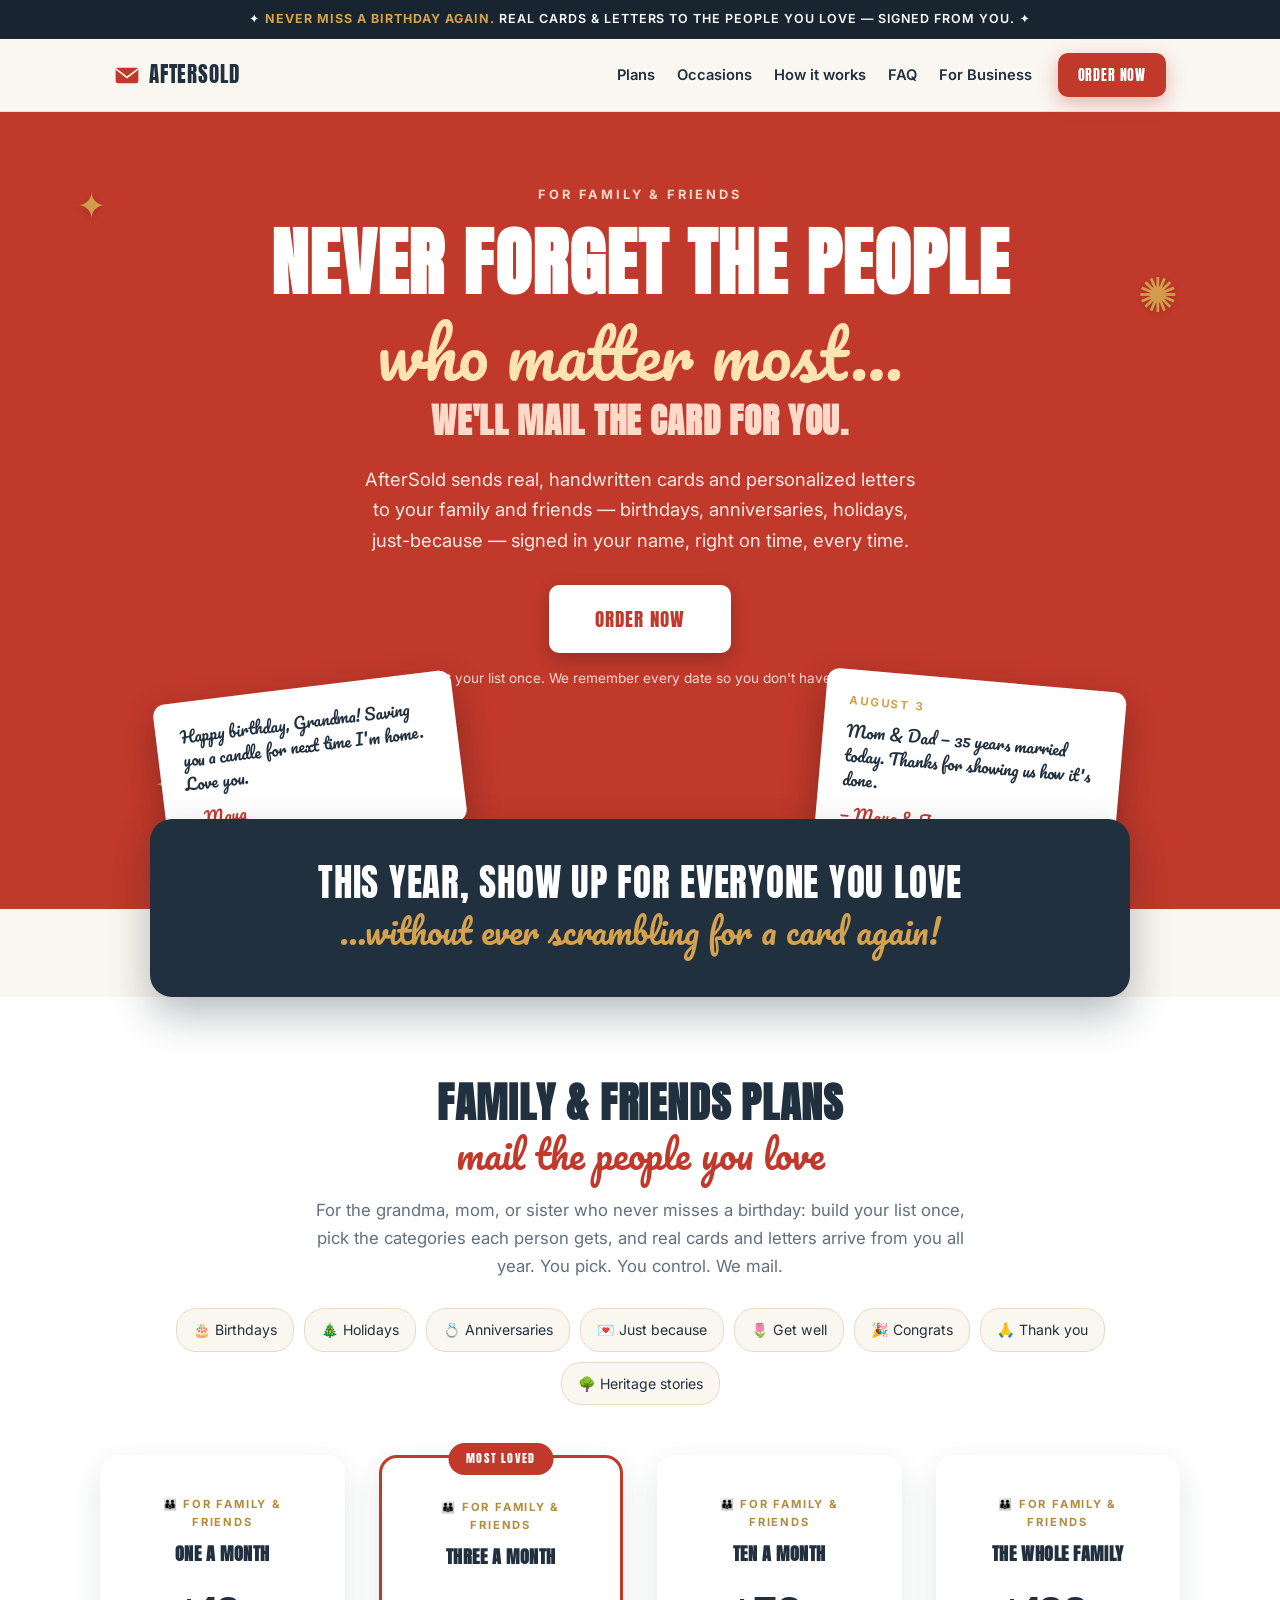
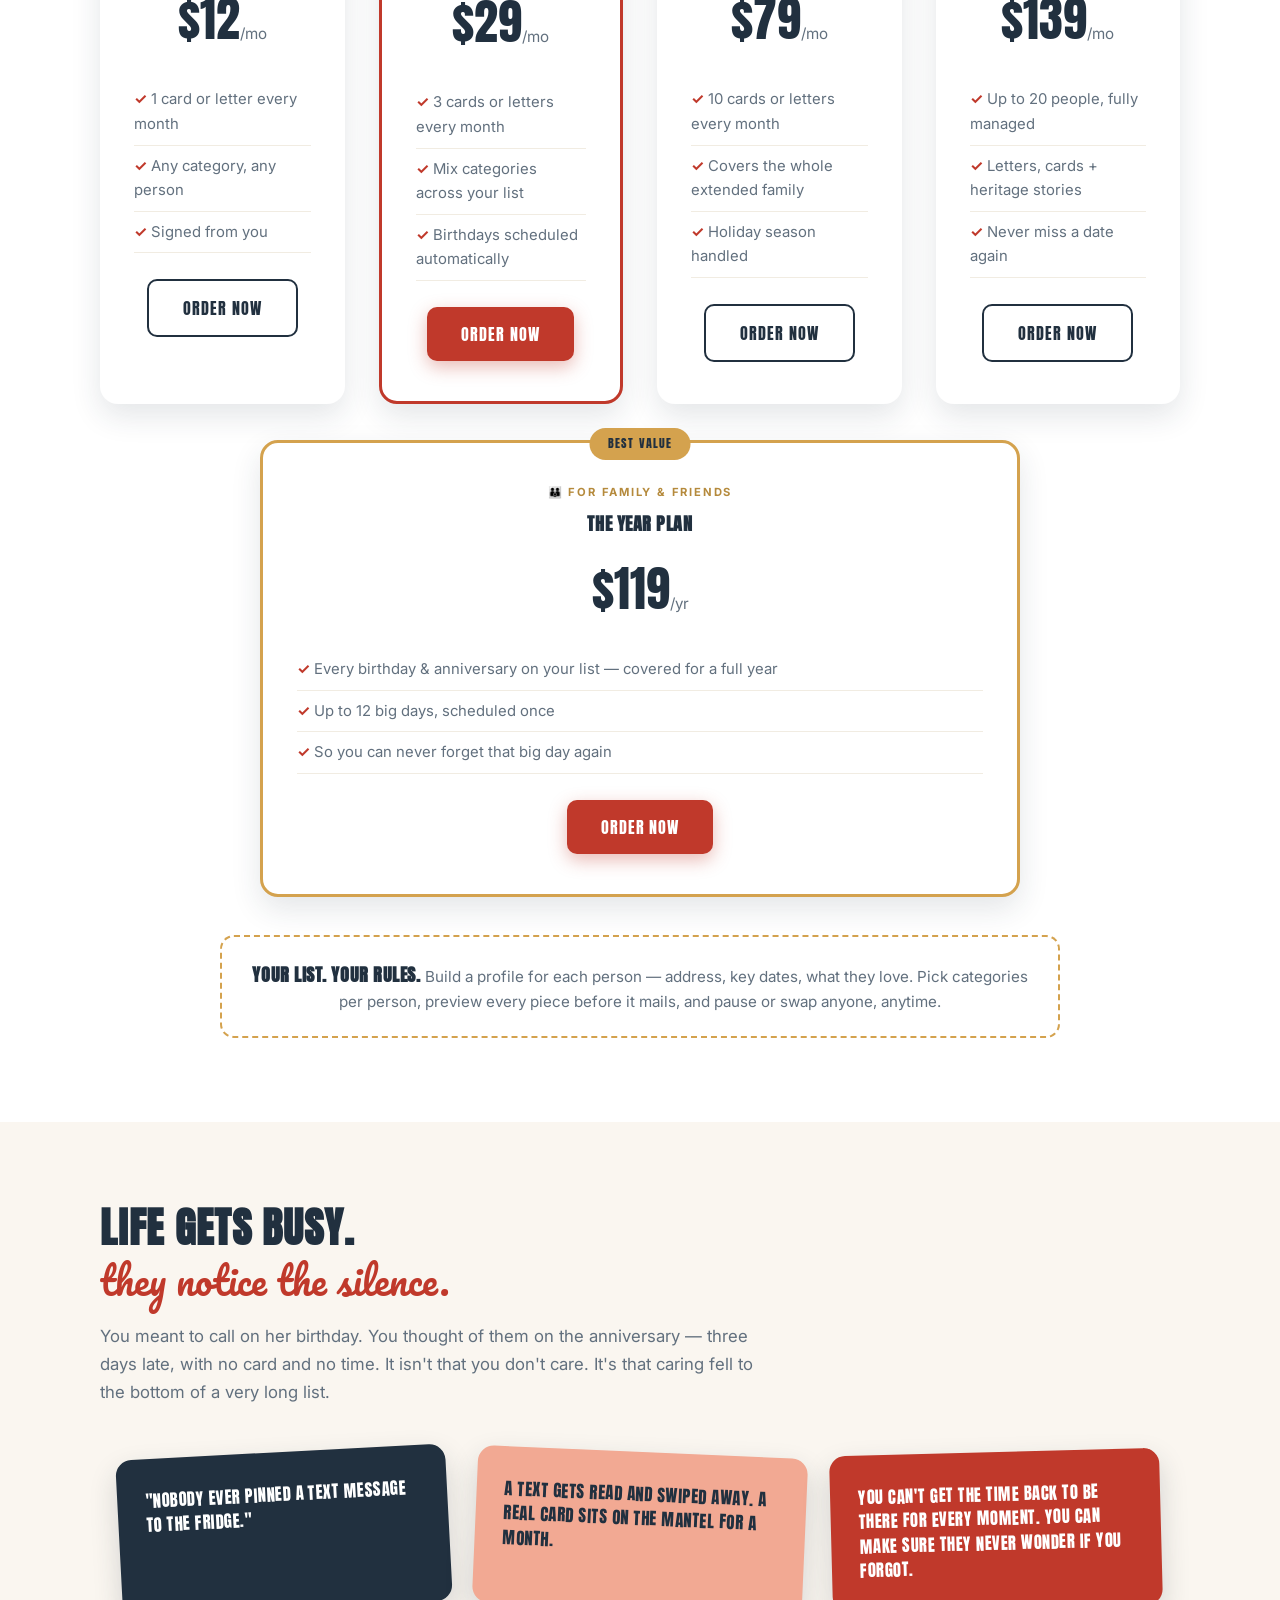
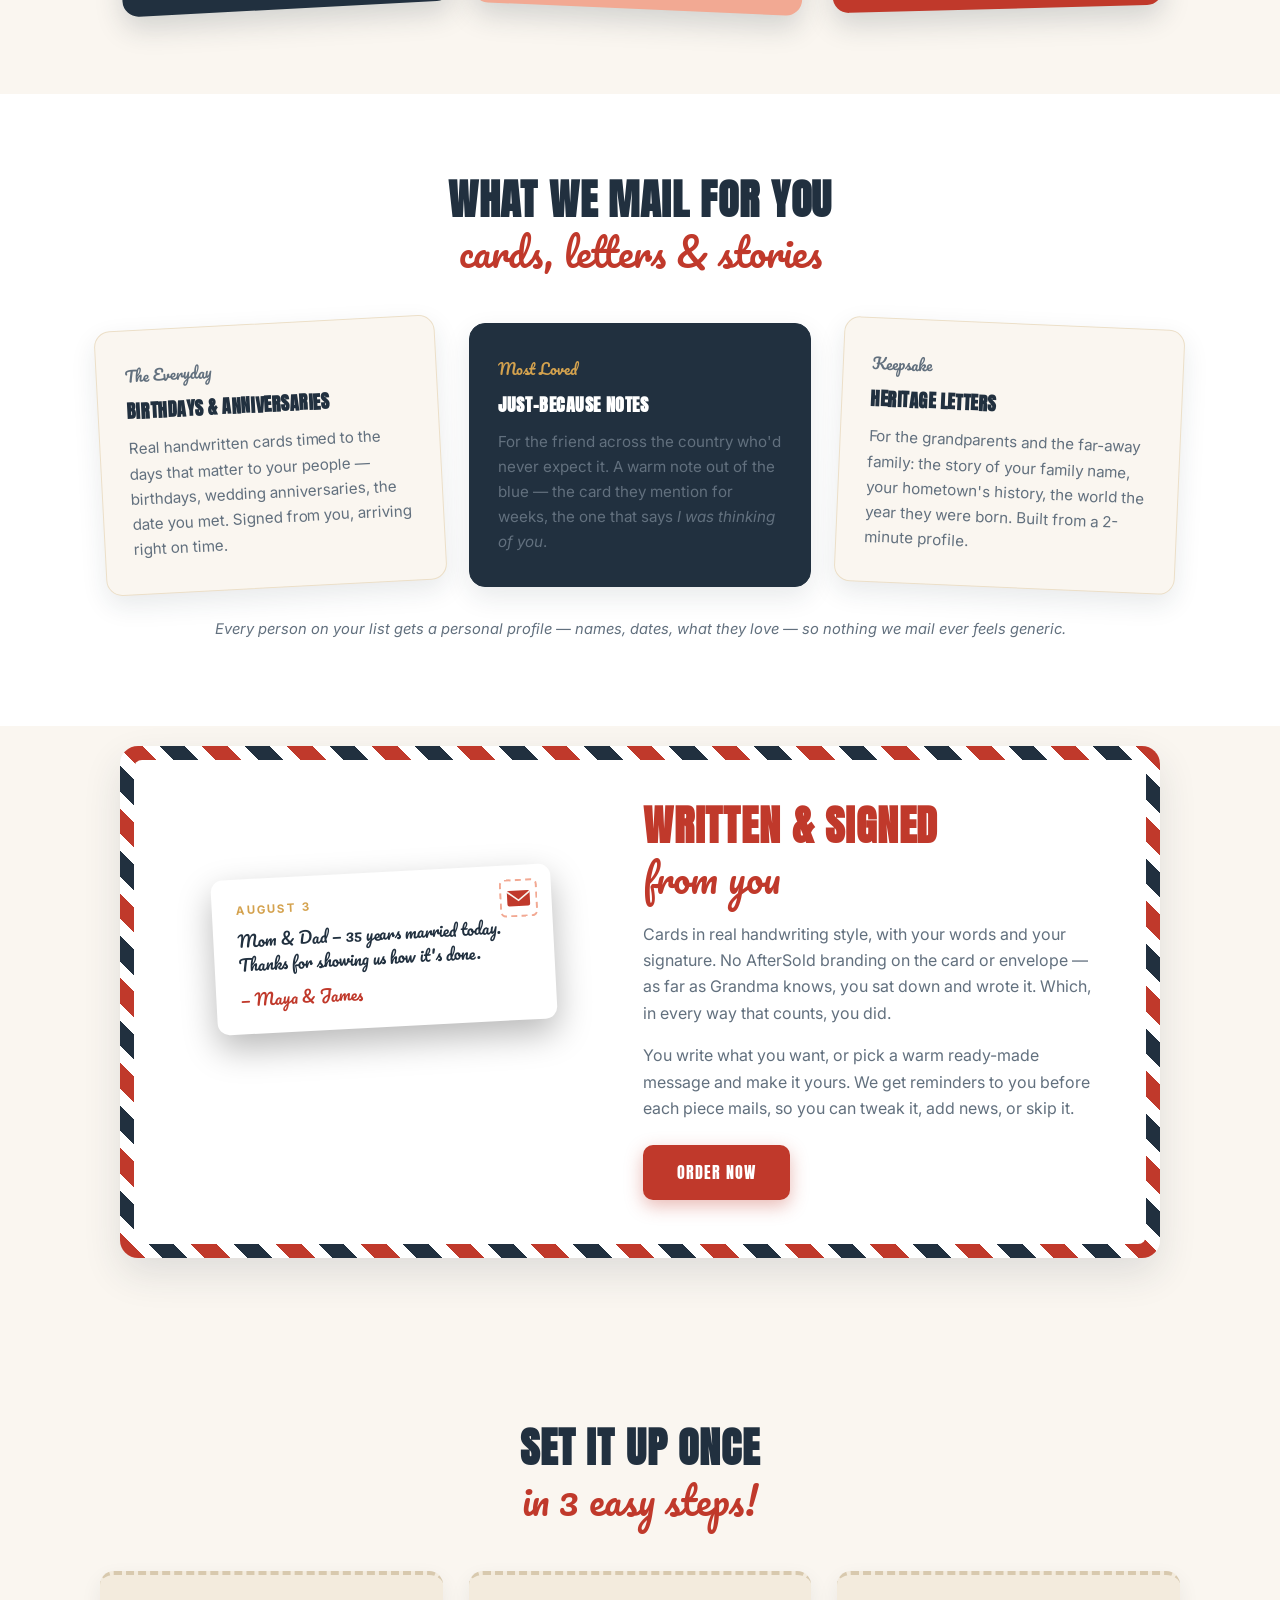
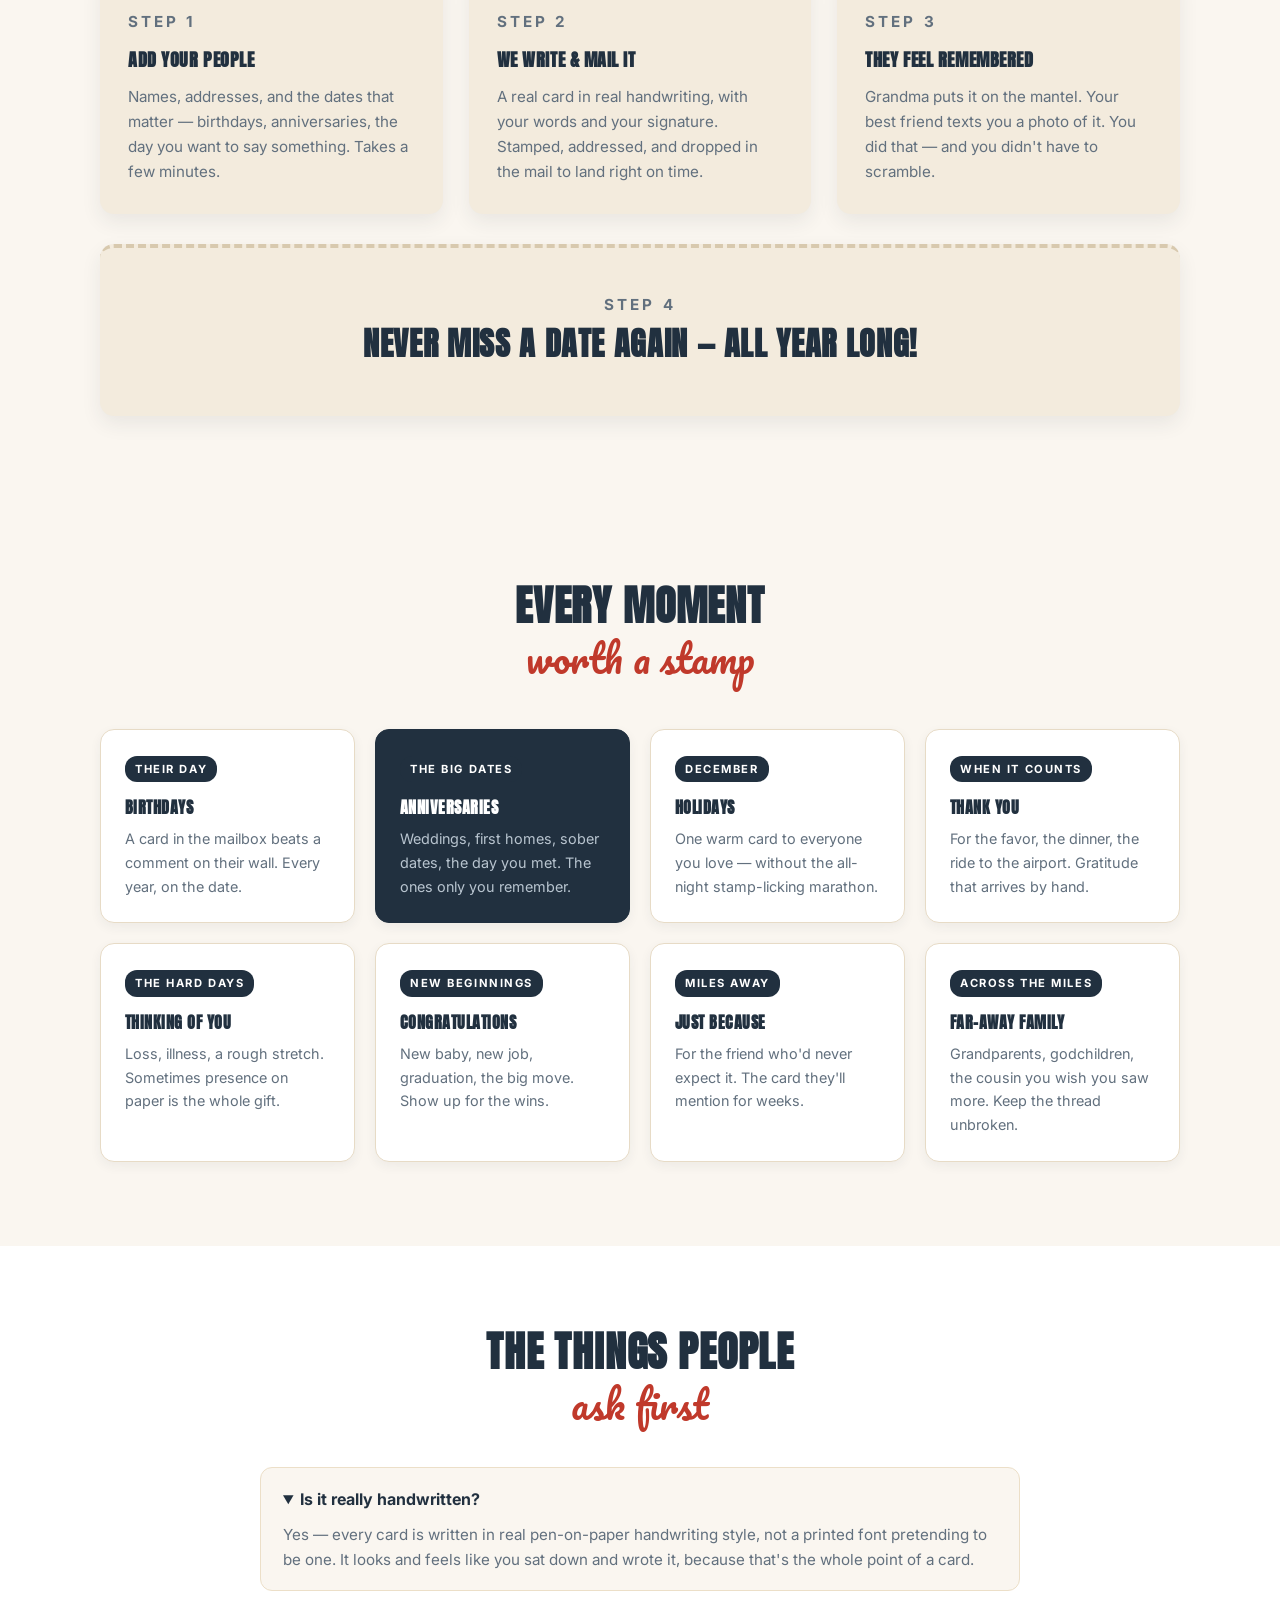
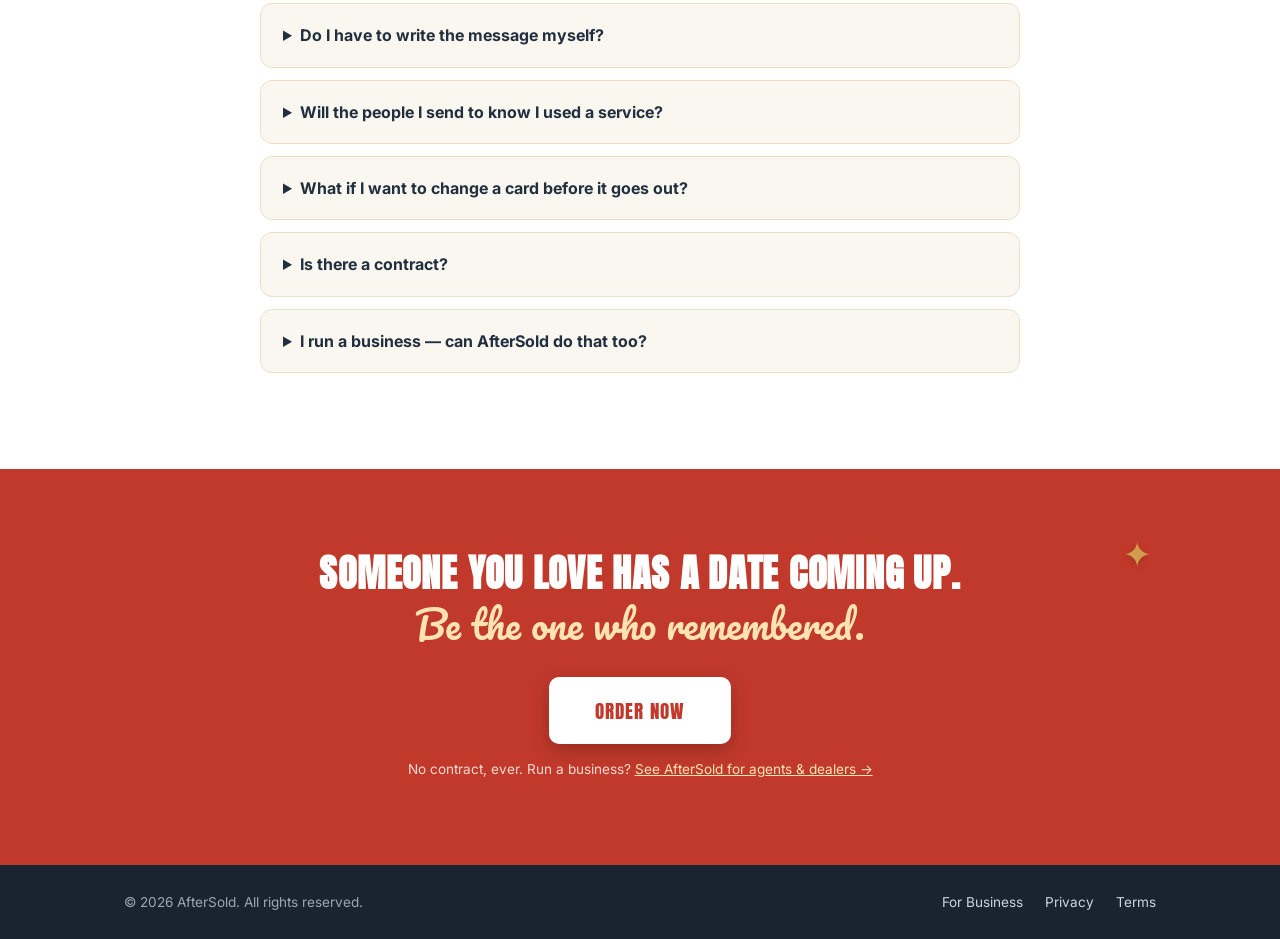
==== index.html @ d62e9a50 "feat: split into Family & Friends home + dedicated Business page Repurpose index.html as a Family & " ====
<!doctype html>
<html lang="en">
<head>
  <meta charset="utf-8">
  <meta name="viewport" content="width=device-width, initial-scale=1">
  <title>AfterSold — Real Cards & Letters for the People You Love, Mailed for You</title>
  <meta name="description" content="AfterSold mails real handwritten cards and personalized letters to your family and friends — birthdays, anniversaries, holidays, just-because — automatically, signed in your name. Never forget the people who matter. From $12/mo.">
  <link rel="canonical" href="https://600589mbm-beep.github.io/aftersold-site/">
  <meta property="og:type" content="website">
  <meta property="og:title" content="AfterSold — Real Cards for the People You Love">
  <meta property="og:description" content="Handwritten cards and letters to your family and friends — birthdays, anniversaries, holidays — mailed for you, signed in your name. So you never miss the moments that matter.">
  <meta property="og:url" content="https://600589mbm-beep.github.io/aftersold-site/">
  <meta property="og:site_name" content="AfterSold">
  <meta name="twitter:card" content="summary">
  <meta name="twitter:title" content="AfterSold — Real Cards for the People You Love">
  <meta name="twitter:description" content="Handwritten cards and letters to your family and friends, mailed for you, signed in your name.">
  <link rel="icon" href="data:image/svg+xml,%3Csvg xmlns='http://www.w3.org/2000/svg' viewBox='0 0 64 64'%3E%3Crect x='4' y='14' width='56' height='38' rx='5' fill='%23C0392B'/%3E%3Cpath d='M6 18l26 20 26-20' fill='none' stroke='%23FAF6F0' stroke-width='4' stroke-linecap='round'/%3E%3Ccircle cx='32' cy='40' r='5' fill='%23D4A24E'/%3E%3C/svg%3E">
  <link rel="preconnect" href="https://fonts.googleapis.com">
  <link rel="preconnect" href="https://fonts.gstatic.com" crossorigin>
  <link href="https://fonts.googleapis.com/css2?family=Anton&family=Pacifico&family=Inter:wght@400;500;600;700&display=swap" rel="stylesheet">
  <link rel="stylesheet" href="css/style.css">
</head>
<body>
  <a class="skip-link" href="#main">Skip to content</a>

  <div class="announce">✦ <strong>NEVER MISS A BIRTHDAY AGAIN.</strong> REAL CARDS &amp; LETTERS TO THE PEOPLE YOU LOVE — SIGNED FROM YOU. ✦</div>

  <header class="site-header">
    <nav class="nav" aria-label="Primary">
      <a class="brand" href="#top">
        <span class="brand-mark" aria-hidden="true">
          <svg viewBox="0 0 64 64" width="26" height="26" focusable="false" aria-hidden="true"><rect x="4" y="14" width="56" height="38" rx="5" fill="currentColor"/><path d="M6 18l26 20 26-20" fill="none" stroke="#FAF6F0" stroke-width="4" stroke-linecap="round"/></svg>
        </span>
        AfterSold
      </a>
      <div class="nav-links">
        <a href="#plans">Plans</a>
        <a href="#occasions">Occasions</a>
        <a href="#how">How it works</a>
        <a href="#faq">FAQ</a>
        <a href="business.html">For Business</a>
      </div>
      <a class="button button-primary nav-cta" href="#plans">Order Now</a>
    </nav>
  </header>

  <main id="main">

    <!-- Hero -->
    <section class="hero" id="top">
      <span class="star star-1" aria-hidden="true">✦</span>
      <span class="star star-2" aria-hidden="true">✺</span>
      <span class="star star-3" aria-hidden="true">✦</span>
      <div class="hero-inner">
        <p class="eyebrow">For Family &amp; Friends</p>
        <h1>
          <span class="h-caps">Never forget the people</span>
          <span class="h-script">who matter most…</span>
          <span class="h-caps h-caps-sm">we'll mail the card for you.</span>
        </h1>
        <p class="hero-sub">AfterSold sends real, handwritten cards and personalized letters to your family and friends — birthdays, anniversaries, holidays, just-because — signed in your name, right on time, every time.</p>
          <a class="button button-invert button-lg" href="#plans">Order Now</a>
        <p class="hero-note">Set your list once. We remember every date so you don't have to.</p>

        <div class="mail-card mail-tilt-l" aria-hidden="true">
          <p class="mail-script">Happy birthday, Grandma! Saving you a candle for next time I'm home. Love you.</p>
          <p class="mail-sign">— Maya</p>
        </div>
        <div class="mail-card mail-tilt-r" aria-hidden="true">
          <p class="mail-date">August 3</p>
          <p class="mail-script">Mom &amp; Dad — 35 years married today. Thanks for showing us how it's done.</p>
          <p class="mail-sign">— Maya &amp; James</p>
        </div>
      </div>
    </section>

    <!-- Overlap banner -->
    <section class="banner-wrap">
      <div class="banner reveal">
        <p class="h-caps">This year, show up for everyone you love</p>
        <p class="h-script">…without ever scrambling for a card again!</p>
      </div>
    </section>

    <!-- Family & Friends plans -->
    <section class="section family" id="plans">
      <div class="section-inner">
        <h2 class="stacked-head center"><span class="h-caps">Family &amp; Friends plans</span><span class="h-script">mail the people you love</span></h2>
        <p class="lead center-lead">For the grandma, mom, or sister who never misses a birthday: build your list once, pick the categories each person gets, and real cards and letters arrive from you all year. You pick. You control. We mail.</p>
        <div class="chips" aria-label="Card categories">
          <span>🎂 Birthdays</span><span>🎄 Holidays</span><span>💍 Anniversaries</span><span>💌 Just because</span><span>🌷 Get well</span><span>🎉 Congrats</span><span>🙏 Thank you</span><span>🌳 Heritage stories</span>
        </div>
        <div class="plans plans-4">
          <article class="plan">
            <p class="plan-aud">👪 For Family &amp; Friends</p>
            <h3 class="h-caps-sm2">One a Month</h3>
            <p class="plan-price">$12<span>/mo</span></p>
            <ul>
              <li>1 card or letter every month</li>
              <li>Any category, any person</li>
              <li>Signed from you</li>
            </ul>
            <a class="button button-outline" href="cart.html?plan=one-month">Order Now</a>
          </article>
          <article class="plan plan-featured">
            <p class="plan-badge">Most Loved</p>
            <p class="plan-aud">👪 For Family &amp; Friends</p>
            <h3 class="h-caps-sm2">Three a Month</h3>
            <p class="plan-price">$29<span>/mo</span></p>
            <ul>
              <li>3 cards or letters every month</li>
              <li>Mix categories across your list</li>
              <li>Birthdays scheduled automatically</li>
            </ul>
            <a class="button button-primary" href="cart.html?plan=three-month">Order Now</a>
          </article>
          <article class="plan">
            <p class="plan-aud">👪 For Family &amp; Friends</p>
            <h3 class="h-caps-sm2">Ten a Month</h3>
            <p class="plan-price">$79<span>/mo</span></p>
            <ul>
              <li>10 cards or letters every month</li>
              <li>Covers the whole extended family</li>
              <li>Holiday season handled</li>
            </ul>
            <a class="button button-outline" href="cart.html?plan=ten-month">Order Now</a>
          </article>
          <article class="plan">
            <p class="plan-aud">👪 For Family &amp; Friends</p>
            <h3 class="h-caps-sm2">The Whole Family</h3>
            <p class="plan-price">$139<span>/mo</span></p>
            <ul>
              <li>Up to 20 people, fully managed</li>
              <li>Letters, cards + heritage stories</li>
              <li>Never miss a date again</li>
            </ul>
            <a class="button button-outline" href="cart.html?plan=whole-family">Order Now</a>
          </article>
        </div>
        <article class="plan plan-year">
          <p class="plan-badge">Best Value</p>
          <p class="plan-aud">👪 For Family &amp; Friends</p>
            <h3 class="h-caps-sm2">The Year Plan</h3>
          <p class="plan-price">$119<span>/yr</span></p>
          <ul>
            <li>Every birthday &amp; anniversary on your list — covered for a full year</li>
            <li>Up to 12 big days, scheduled once</li>
            <li>So you can never forget that big day again</li>
          </ul>
          <a class="button button-primary" href="cart.html?plan=year">Order Now</a>
        </article>
        <div class="gift-strip">
          <p><strong class="h-caps-sm2">Your list. Your rules.</strong> Build a profile for each person — address, key dates, what they love. Pick categories per person, preview every piece before it mails, and pause or swap anyone, anytime.</p>
        </div>
      </div>
    </section>

    <!-- Why a real card / quote cards -->
    <section class="section quotes reveal">
      <div class="section-inner">
        <h2 class="stacked-head"><span class="h-caps">Life gets busy.</span><span class="h-script">they notice the silence.</span></h2>
        <p class="lead">You meant to call on her birthday. You thought of them on the anniversary — three days late, with no card and no time. It isn't that you don't care. It's that caring fell to the bottom of a very long list.</p>
        <div class="quote-cards">
          <blockquote class="qcard qcard-navy tilt-l">
            <p>"Nobody ever pinned a text message to the fridge."</p>
          </blockquote>
          <blockquote class="qcard qcard-blush tilt-r">
            <p>A text gets read and swiped away. A real card sits on the mantel for a month.</p>
          </blockquote>
          <blockquote class="qcard qcard-red tilt-l2">
            <p>You can't get the time back to be there for every moment. You can make sure they never wonder if you forgot.</p>
          </blockquote>
        </div>
      </div>
    </section>

    <!-- What we mail -->
    <section class="section letters" id="letters">
      <div class="section-inner">
        <h2 class="stacked-head center"><span class="h-caps">What we mail for you</span><span class="h-script">cards, letters &amp; stories</span></h2>
        <div class="products">
          <article class="product reveal tilt-l">
            <p class="product-tag">The Everyday</p>
            <h3 class="h-caps-sm2">Birthdays &amp; Anniversaries</h3>
            <p>Real handwritten cards timed to the days that matter to your people — birthdays, wedding anniversaries, the date you met. Signed from you, arriving right on time.</p>
          </article>
          <article class="product product-featured reveal">
            <p class="product-tag">Most Loved</p>
            <h3 class="h-caps-sm2">Just-Because Notes</h3>
            <p>For the friend across the country who'd never expect it. A warm note out of the blue — the card they mention for weeks, the one that says <em>I was thinking of you</em>.</p>
          </article>
          <article class="product reveal tilt-r">
            <p class="product-tag">Keepsake</p>
            <h3 class="h-caps-sm2">Heritage Letters</h3>
            <p>For the grandparents and the far-away family: the story of your family name, your hometown's history, the world the year they were born. Built from a 2-minute profile.</p>
          </article>
        </div>
        <p class="products-note">Every person on your list gets a personal profile — names, dates, what they love — so nothing we mail ever feels generic.</p>
      </div>
    </section>

    <!-- Signed-from-you feature panel -->
    <section class="section airmail-wrap">
      <div class="airmail reveal"><div class="airmail-in">
        <div class="airmail-media" aria-hidden="true">
          <div class="mail-card mail-big">
            <p class="mail-date">August 3</p>
            <p class="mail-script">Mom &amp; Dad — 35 years married today. Thanks for showing us how it's done.</p>
            <p class="mail-sign">— Maya &amp; James</p>
            <span class="mail-stamp">
              <svg viewBox="0 0 64 64" width="26" height="26" focusable="false" aria-hidden="true"><rect x="4" y="14" width="56" height="38" rx="5" fill="currentColor"/><path d="M6 18l26 20 26-20" fill="none" stroke="#FAF6F0" stroke-width="4" stroke-linecap="round"/></svg>
            </span>
          </div>
        </div>
        <div class="airmail-copy">
          <h2 class="stacked-head"><span class="h-caps h-red">Written &amp; signed</span><span class="h-script h-green">from you</span></h2>
          <p>Cards in real handwriting style, with your words and your signature. No AfterSold branding on the card or envelope — as far as Grandma knows, you sat down and wrote it. Which, in every way that counts, you did.</p>
          <p>You write what you want, or pick a warm ready-made message and make it yours. We get reminders to you before each piece mails, so you can tweak it, add news, or skip it.</p>
              <a class="button button-primary" href="#plans">Order Now</a>
        </div>
      </div></div>
    </section>

    <!-- Steps -->
    <section class="section steps-wrap" id="how">
      <div class="section-inner">
        <h2 class="stacked-head center"><span class="h-caps">Set it up once</span><span class="h-script">in 3 easy steps!</span></h2>
        <div class="steps">
          <article class="paper reveal">
            <p class="step-tag">Step 1</p>
            <h3 class="h-caps-sm2">Add your people</h3>
            <p>Names, addresses, and the dates that matter — birthdays, anniversaries, the day you want to say something. Takes a few minutes.</p>
          </article>
          <article class="paper reveal">
            <p class="step-tag">Step 2</p>
            <h3 class="h-caps-sm2">We write &amp; mail it</h3>
            <p>A real card in real handwriting, with your words and your signature. Stamped, addressed, and dropped in the mail to land right on time.</p>
          </article>
          <article class="paper reveal">
            <p class="step-tag">Step 3</p>
            <h3 class="h-caps-sm2">They feel remembered</h3>
            <p>Grandma puts it on the mantel. Your best friend texts you a photo of it. You did that — and you didn't have to scramble.</p>
          </article>
        </div>
        <div class="paper paper-wide reveal">
          <p class="step-tag">Step 4</p>
          <h3 class="h-caps">Never miss a date again — all year long!</h3>
        </div>
      </div>
    </section>

    <!-- Occasions -->
    <section class="section calendar" id="occasions">
      <div class="section-inner">
        <h2 class="stacked-head center"><span class="h-caps">Every moment</span><span class="h-script">worth a stamp</span></h2>
        <div class="calendar-grid">
          <article class="touchpoint reveal"><span class="touchpoint-when">Their day</span><h3>Birthdays</h3><p>A card in the mailbox beats a comment on their wall. Every year, on the date.</p></article>
          <article class="touchpoint touchpoint-signature reveal"><span class="touchpoint-when">The big dates</span><h3>Anniversaries</h3><p>Weddings, first homes, sober dates, the day you met. The ones only you remember.</p></article>
          <article class="touchpoint reveal"><span class="touchpoint-when">December</span><h3>Holidays</h3><p>One warm card to everyone you love — without the all-night stamp-licking marathon.</p></article>
          <article class="touchpoint reveal"><span class="touchpoint-when">When it counts</span><h3>Thank you</h3><p>For the favor, the dinner, the ride to the airport. Gratitude that arrives by hand.</p></article>
          <article class="touchpoint reveal"><span class="touchpoint-when">The hard days</span><h3>Thinking of you</h3><p>Loss, illness, a rough stretch. Sometimes presence on paper is the whole gift.</p></article>
          <article class="touchpoint reveal"><span class="touchpoint-when">New beginnings</span><h3>Congratulations</h3><p>New baby, new job, graduation, the big move. Show up for the wins.</p></article>
          <article class="touchpoint reveal"><span class="touchpoint-when">Miles away</span><h3>Just because</h3><p>For the friend who'd never expect it. The card they'll mention for weeks.</p></article>
          <article class="touchpoint reveal"><span class="touchpoint-when">Across the miles</span><h3>Far-away family</h3><p>Grandparents, godchildren, the cousin you wish you saw more. Keep the thread unbroken.</p></article>
        </div>
      </div>
    </section>

    <!-- FAQ -->
    <section class="section faq" id="faq">
      <div class="section-inner narrow">
        <h2 class="stacked-head center"><span class="h-caps">The things people</span><span class="h-script">ask first</span></h2>
        <div class="faq-list">
          <details open>
            <summary>Is it really handwritten?</summary>
            <p>Yes — every card is written in real pen-on-paper handwriting style, not a printed font pretending to be one. It looks and feels like you sat down and wrote it, because that's the whole point of a card.</p>
          </details>
          <details>
            <summary>Do I have to write the message myself?</summary>
            <p>You can write exactly what you want, or pick from warm, ready-made messages and make them yours. Either way it goes out signed in your name — never ours.</p>
          </details>
          <details>
            <summary>Will the people I send to know I used a service?</summary>
            <p>No. There's no AfterSold branding on the card or envelope. As far as your grandma knows, you remembered her birthday and sat down to write — which, in every way that counts, you did.</p>
          </details>
          <details>
            <summary>What if I want to change a card before it goes out?</summary>
            <p>We send you a reminder before each card mails, so you can update the message, add news, or skip it. Nothing goes out behind your back.</p>
          </details>
          <details>
            <summary>Is there a contract?</summary>
            <p>None. Monthly plans are month to month and the Year Plan is a one-time setup — cancel anytime. We'd rather keep you with good cards than with fine print.</p>
          </details>
          <details>
            <summary>I run a business — can AfterSold do that too?</summary>
            <p>Yes. <a href="business.html">AfterSold for Business</a> mails anniversary, birthday, and local-history letters to every client a real estate agent or car dealer has ever closed — so the repeat call comes back to you.</p>
          </details>
        </div>
      </div>
    </section>

    <!-- Final CTA -->
    <section class="section final-cta reveal">
      <span class="star star-6" aria-hidden="true">✦</span>
      <div class="section-inner narrow">
        <h2 class="stacked-head center"><span class="h-caps">Someone you love has a date coming up.</span><span class="h-script">Be the one who remembered.</span></h2>
          <a class="button button-invert button-lg" href="#plans">Order Now</a>
        <p class="hero-note">No contract, ever. Run a business? <a href="business.html" style="color:#FFE3B3">See AfterSold for agents &amp; dealers →</a></p>
      </div>
    </section>
  </main>

  <footer class="site-footer">
    <div class="footer-inner">
      <p>© 2026 AfterSold. All rights reserved.</p>
      <nav aria-label="Legal">
        <a href="business.html">For Business</a>
        <a href="privacy.html">Privacy</a>
        <a href="terms.html">Terms</a>
      </nav>
    </div>
  </footer>

  <script src="js/main.js"></script>
</body>
</html>
---- css/style.css ----
/* AfterSold — SantaMail-inspired design language
   Bold condensed caps (Anton) + script accent (Pacifico) + Inter body.
   Saturated color blocks, rotated cards, airmail stripes, paper steps. */

:root{
  --red:#C0392B; --red-deep:#A93226;
  --navy:#21303f; --navy-deep:#18242f;
  --cream:#FAF6F0; --paper:#F3EBDD;
  --gold:#D4A24E; --blush:#F2A993;
  --ink:#21303f; --grey:#62707e;
  --stripe-red:#C0392B; --stripe-navy:#21303f;
}
*{margin:0;padding:0;box-sizing:border-box}

body{font-family:'Inter',system-ui,sans-serif;color:var(--ink);background:var(--cream);line-height:1.65}

/* Type system */
.h-caps{font-family:'Anton',sans-serif;text-transform:uppercase;letter-spacing:.02em;line-height:1.08;display:block}
.h-script{font-family:'Pacifico',cursive;font-weight:400;line-height:1.3;display:block;text-transform:none}
.h-caps-sm{font-size:.55em}
.h-caps-sm2{font-family:'Anton',sans-serif;text-transform:uppercase;letter-spacing:.03em;font-size:1.15rem}
.h-red{color:var(--red)} .h-green{color:#1E6B52} .h-gold{color:var(--gold)}
.stacked-head{margin-bottom:18px}
.stacked-head .h-caps{font-size:clamp(1.6rem,3.6vw,2.6rem)}
.stacked-head .h-script{font-size:clamp(1.5rem,3.4vw,2.4rem);margin-top:4px;color:var(--red)}
.stacked-head.center{text-align:center}

.skip-link{position:absolute;left:-9999px;top:0;background:var(--navy);color:#fff;padding:10px 18px;z-index:99}
.skip-link:focus{left:0}

/* Announcement bar */
.announce{background:var(--navy-deep);color:#fff;font-size:.78rem;font-weight:600;letter-spacing:.08em;text-align:center;padding:9px 16px}
.announce strong{color:var(--gold)}

/* Header */
.site-header{position:sticky;top:0;z-index:50;background:#FAF6F0;border-bottom:1px solid #eadfce}
.nav{max-width:1100px;margin:0 auto;display:flex;align-items:center;gap:26px;padding:14px 24px}
.brand{font-family:'Anton',sans-serif;font-size:1.3rem;letter-spacing:.04em;text-transform:uppercase;color:var(--ink);text-decoration:none;display:flex;align-items:center;gap:9px}
.brand-mark{color:var(--red);display:flex}
.nav-links{display:flex;gap:22px;margin-left:auto}
.nav-links a{color:var(--ink);text-decoration:none;font-size:.92rem;font-weight:600}
.nav-links a:hover{color:var(--red)}
@media(max-width:760px){.nav-links{display:none}.nav-cta{margin-left:auto}}

/* Buttons */
.button{display:inline-block;font-family:'Anton',sans-serif;text-transform:uppercase;letter-spacing:.06em;font-size:1rem;padding:14px 34px;border-radius:10px;text-decoration:none;transition:transform .15s ease, box-shadow .15s ease}
.button:hover{transform:translateY(-2px) scale(1.02)}
.button-primary{background:var(--red);color:#fff;box-shadow:0 6px 18px rgba(192,57,43,.35)}
.button-invert{background:#fff;color:var(--red);box-shadow:0 6px 18px rgba(0,0,0,.22)}
.button-outline{border:2px solid var(--navy);color:var(--navy)}
.button-lg{font-size:1.2rem;padding:18px 46px}
.nav-cta{font-size:.85rem;padding:11px 20px}

/* Stars */
.star{position:absolute;color:var(--gold);font-size:2.2rem;opacity:.95;pointer-events:none;text-shadow:0 2px 6px rgba(0,0,0,.15)}
.star-1{top:8%;left:6%}.star-2{top:18%;right:8%;font-size:3rem}.star-3{bottom:12%;left:12%}
.star-4{top:10%;left:8%}.star-5{bottom:14%;right:9%;font-size:2.8rem}.star-6{top:14%;right:10%}

/* Hero */
.hero{position:relative;background:var(--red);color:#fff;text-align:center;padding:72px 24px 220px;overflow:hidden}
.hero-inner{max-width:880px;margin:0 auto;position:relative}
.eyebrow{font-weight:700;font-size:.8rem;letter-spacing:.22em;text-transform:uppercase;color:#FFD9C9;margin-bottom:18px}
.hero h1 .h-caps{font-size:clamp(2.4rem,6.5vw,4.6rem)}
.hero h1 .h-script{font-size:clamp(2.2rem,6vw,4.2rem);color:#FFE3B3;margin:6px 0}
.hero h1 .h-caps-sm{font-size:clamp(1.3rem,3.2vw,2.2rem);color:#FFD9C9}
.hero-sub{font-size:1.15rem;max-width:560px;margin:24px auto 30px;color:#fbe9e5}
.hero-note{font-size:.85rem;color:#fbd9d2;margin-top:14px}

/* Mail cards (rotated, SantaMail polaroid feel) */
.mail-card{background:#fff;color:var(--ink);border-radius:12px;padding:22px 24px;width:300px;box-shadow:0 14px 34px rgba(0,0,0,.28);text-align:left;position:absolute}
.mail-script{font-family:'Pacifico',cursive;font-size:1rem;line-height:1.5}
.mail-sign{font-family:'Pacifico',cursive;color:var(--red);margin-top:10px}
.mail-date{font-weight:700;font-size:.72rem;letter-spacing:.16em;text-transform:uppercase;color:var(--gold);margin-bottom:8px}
.mail-stamp{position:absolute;top:14px;right:14px;color:var(--red);border:2px dashed var(--blush);border-radius:6px;padding:4px;display:flex}
.mail-tilt-l{left:-40px;bottom:-150px;transform:rotate(-7deg)}
.mail-tilt-r{right:-40px;bottom:-170px;transform:rotate(5deg)}
@media(max-width:900px){.mail-tilt-l{display:none}.mail-tilt-r{position:relative;right:auto;bottom:auto;margin:40px auto -140px;transform:rotate(3deg)}}

/* Overlap banner (green-block equivalent → navy) */
.banner-wrap{padding:0 24px;margin-top:-90px;position:relative;z-index:5}
.banner{max-width:980px;margin:0 auto;background:var(--navy);color:#fff;border-radius:22px;text-align:center;padding:44px 34px;box-shadow:0 18px 40px rgba(24,36,47,.3)}
.banner .h-caps{font-size:clamp(1.4rem,3.4vw,2.3rem)}
.banner .h-script{font-size:clamp(1.4rem,3.2vw,2.1rem);color:var(--gold);margin-top:6px}

/* Sections */
.section{padding:84px 24px;position:relative}
.section-inner{max-width:1080px;margin:0 auto}
.section-inner.narrow{max-width:760px}
.lead{color:var(--grey);max-width:680px;font-size:1.05rem}

/* Quote cards */
.quotes{background:var(--cream)}
.quote-cards{display:flex;flex-wrap:wrap;gap:26px;justify-content:center;margin-top:46px}
.qcard{border-radius:16px;padding:30px 28px;max-width:330px;box-shadow:0 12px 28px rgba(33,48,63,.18)}
.qcard p{font-family:'Anton',sans-serif;text-transform:uppercase;letter-spacing:.03em;font-size:1.05rem;line-height:1.45}
.qcard-navy{background:var(--navy);color:#fff}
.qcard-blush{background:var(--blush);color:var(--navy)}
.qcard-red{background:var(--red);color:#fff}
.tilt-l{transform:rotate(-3deg)} .tilt-r{transform:rotate(2.5deg)} .tilt-l2{transform:rotate(-1.5deg)}

/* Airmail panel */
.airmail-wrap{background:var(--cream);padding-top:20px}
.airmail{max-width:1040px;margin:0 auto;border-radius:18px;padding:14px;background:repeating-linear-gradient(45deg,var(--stripe-red) 0 18px,#fff 18px 30px,var(--stripe-navy) 30px 48px,#fff 48px 60px);box-shadow:0 16px 38px rgba(33,48,63,.12)}
.airmail-in{background:#fff;border-radius:8px;padding:44px 40px;display:grid;grid-template-columns:1fr 1.1fr;gap:48px;align-items:center}
.airmail-media{position:relative;min-height:260px}
.mail-big{position:relative;width:100%;max-width:340px;margin:0 auto;transform:rotate(-3deg)}
.airmail-copy p{color:var(--grey);margin-bottom:16px}
.airmail-copy .button{margin-top:8px}
@media(max-width:860px){.airmail-in{grid-template-columns:1fr;padding:32px 22px}}

/* Steps : torn-paper cards */
.steps-wrap{background:var(--cream)}
.steps{display:grid;grid-template-columns:repeat(auto-fit,minmax(250px,1fr));gap:26px;margin-top:46px}
.paper{background:var(--paper);padding:34px 28px 30px;position:relative;border-radius:14px;border-top:4px dashed #d8c9ae;box-shadow:0 8px 20px rgba(33,48,63,.08)}
.step-tag{font-weight:700;font-size:.75rem;letter-spacing:.2em;text-transform:uppercase;color:var(--red);margin-bottom:10px}
.paper h3{margin-bottom:10px}
.paper p{color:var(--grey);font-size:.95rem}
.paper-wide{margin-top:30px;text-align:center;padding:44px 30px}
.paper-wide .h-caps{font-size:clamp(1.3rem,3vw,2rem);color:var(--navy)}

/* Calendar */
.calendar{background:var(--cream)}
.calendar-grid{display:grid;grid-template-columns:repeat(auto-fit,minmax(230px,1fr));gap:20px;margin-top:46px}
.touchpoint{background:#fff;border-radius:14px;padding:24px;border:1px solid #e7dbc6;box-shadow:0 4px 12px rgba(33,48,63,.06)}
.touchpoint-when{display:inline-block;font-size:.7rem;font-weight:700;letter-spacing:.14em;text-transform:uppercase;color:#fff;background:var(--navy);padding:4px 10px;border-radius:12px;margin-bottom:12px}
.touchpoint h3{font-family:'Anton',sans-serif;text-transform:uppercase;letter-spacing:.03em;font-size:1.02rem;margin-bottom:6px}
.touchpoint p{color:var(--grey);font-size:.9rem}
.touchpoint-signature{background:var(--navy);border-color:var(--navy)}
.touchpoint-signature h3{color:#fff}
.touchpoint-signature p{color:#b8c4cf}

/* ROI */
.roi{background:var(--navy);color:#fff;text-align:center;overflow:hidden}
.roi .stacked-head .h-caps{color:#fff}
.roi-compare{display:flex;align-items:center;justify-content:center;gap:34px;flex-wrap:wrap;margin:40px 0 26px}
.roi-figure{font-family:'Anton',sans-serif;font-size:clamp(2.4rem,6vw,3.8rem);color:var(--gold)}
.roi-figure span{font-size:.6em}
.roi-label{color:#b8c4cf;font-size:.9rem;max-width:230px;margin:6px auto 0}
.roi-vs{font-family:'Pacifico',cursive;font-size:1.6rem;color:var(--blush)}
.roi-line{color:#d7e0ea;max-width:600px;margin:0 auto}

/* Pricing */
.pricing{background:var(--cream)}
.plans{display:grid;grid-template-columns:repeat(auto-fit,minmax(290px,1fr));gap:34px;max-width:840px;margin:50px auto 0}
.plan{background:#fff;border-radius:18px;padding:40px 34px;text-align:center;box-shadow:0 12px 30px rgba(33,48,63,.12);position:relative}
.plan-featured{border:3px solid var(--red)}
.plan-badge{font-family:'Anton',sans-serif;text-transform:uppercase;letter-spacing:.1em;position:absolute;top:-15px;left:50%;transform:translateX(-50%);background:var(--red);color:#fff;font-size:.75rem;padding:6px 18px;border-radius:16px}
.plan-price{font-family:'Anton',sans-serif;font-size:3rem;color:var(--navy);margin:12px 0 20px}
.plan-price span{font-size:.95rem;color:var(--grey);font-family:'Inter',sans-serif}
.plan ul{list-style:none;text-align:left;margin-bottom:26px}
.plan ul li{padding:8px 0;border-bottom:1px solid #f1ece2;font-size:.93rem;color:var(--grey)}
.plan ul li::before{content:"✓  ";color:var(--red);font-weight:700}

/* FAQ */
.faq{background:#fff}
.faq-list{margin-top:38px}
.faq details{background:var(--cream);border-radius:12px;margin-bottom:12px;padding:18px 22px;border:1px solid #ecdfc8}
.faq summary{font-weight:700;cursor:pointer;font-size:1rem}
.faq details p{margin-top:10px;color:var(--grey);font-size:.95rem}

/* Final CTA */
.final-cta{background:var(--red);color:#fff;text-align:center;overflow:hidden}
.final-cta .stacked-head .h-caps{color:#fff;font-size:clamp(1.5rem,3.4vw,2.4rem)}
.final-cta .stacked-head .h-script{color:#FFE3B3}
.final-cta .hero-note{color:#fbd9d2}
.final-cta .button{margin-top:10px}

/* Footer */
.site-footer{background:var(--navy-deep);color:#9aa7b5;font-size:.85rem}
.footer-inner{max-width:1080px;margin:0 auto;padding:26px 24px;display:flex;justify-content:space-between;gap:18px;flex-wrap:wrap}
.site-footer a{color:#c9d6e3;text-decoration:none;margin-left:18px}
.site-footer a:hover{color:#fff}

/* Letter products */
.letters{background:#fff}
.products{display:grid;grid-template-columns:repeat(auto-fit,minmax(270px,1fr));gap:28px;margin-top:46px}
.product{background:var(--cream);border:1px solid #ecdfc8;border-radius:16px;padding:32px 28px;box-shadow:0 10px 26px rgba(33,48,63,.1)}
.product-featured{background:var(--navy);border-color:var(--navy)}
.product-featured h3,.product-featured p{color:#fff}
.product-featured p{color:#c9d6e3}
.product-featured .product-tag{color:var(--gold)}
.product-tag{font-family:'Pacifico',cursive;color:var(--red);font-size:1.05rem;margin-bottom:8px}
.product h3{margin-bottom:10px}
.product p{color:var(--grey);font-size:.95rem}
.products-note{text-align:center;color:var(--grey);font-size:.92rem;margin-top:30px;font-style:italic}

/* Dealer band */
.dealer-band{background:var(--navy-deep);color:#fff;text-align:center}
.dealer-band .stacked-head .h-caps{color:#fff;font-size:clamp(1.4rem,3.2vw,2.2rem)}
.dealer-band .stacked-head .h-script{color:var(--gold)}
.dealer-line{color:#b8c4cf;max-width:640px;margin:0 auto 28px}

/* Pricing extras */
.plans-3{max-width:1080px;grid-template-columns:repeat(auto-fit,minmax(270px,1fr))}
.gift-strip{max-width:840px;margin:38px auto 0;background:#fff;border:2px dashed var(--gold);border-radius:14px;padding:22px 28px;text-align:center}
.gift-strip p{color:var(--grey);font-size:.95rem}
.gift-strip strong{color:var(--navy)}

/* Animations disabled for performance */
.reveal{opacity:1}
/* Family & Friends */
.family{background:#fff}
.center-lead{margin:0 auto;text-align:center}
.chips{display:flex;flex-wrap:wrap;gap:10px;justify-content:center;margin:28px 0 6px}
.chips span{background:var(--cream);border:1px solid #e7dbc6;padding:9px 16px;border-radius:20px;font-size:.88rem}
.plans-4{max-width:1180px;grid-template-columns:repeat(auto-fit,minmax(235px,1fr))}
.plan-year{max-width:760px;margin:36px auto 0;border:3px solid var(--gold)}
.plan-aud{font-size:.7rem;font-weight:700;letter-spacing:.16em;text-transform:uppercase;color:#b58a3c;margin-bottom:6px}
.plan-aud-biz{color:var(--navy)}
.plan-year .plan-badge{background:var(--gold);color:var(--navy)}
@media (prefers-reduced-motion: reduce){
  html{scroll-behavior:auto}
  .button:hover{transform:none}
}
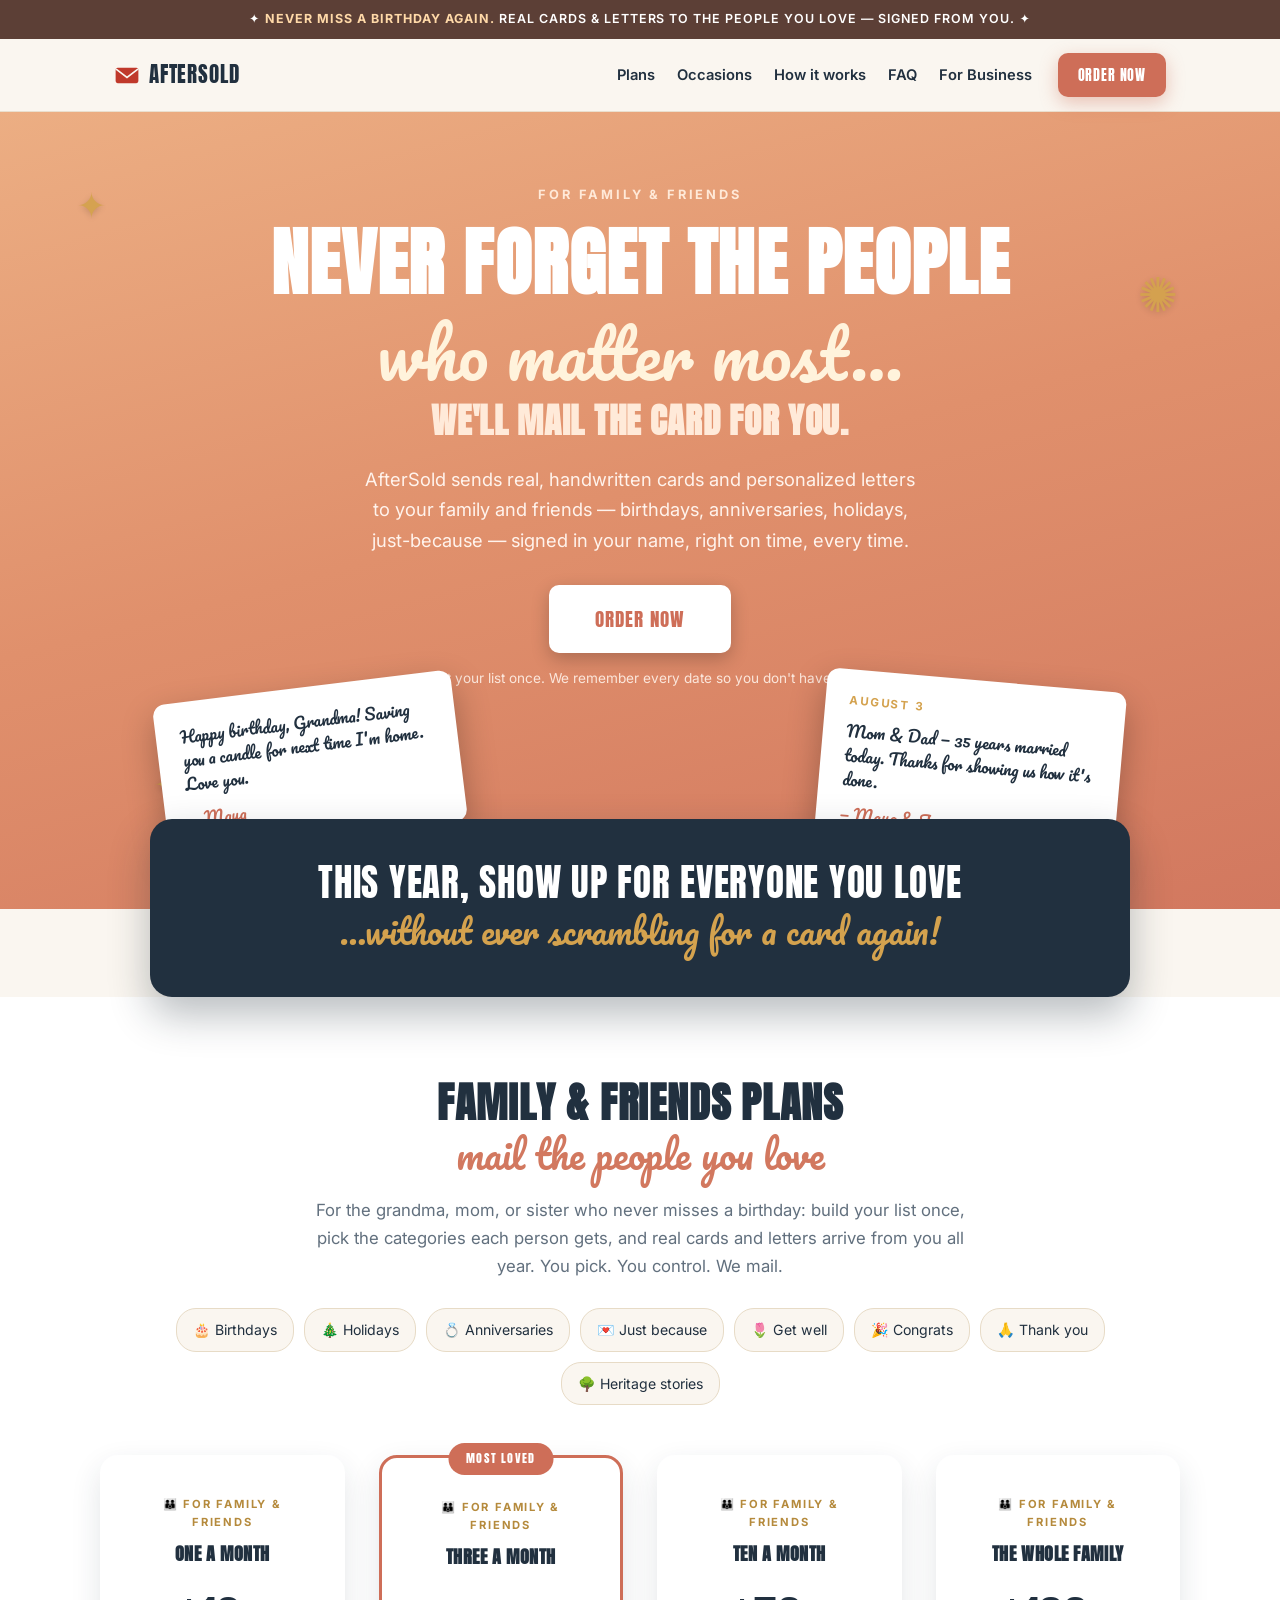
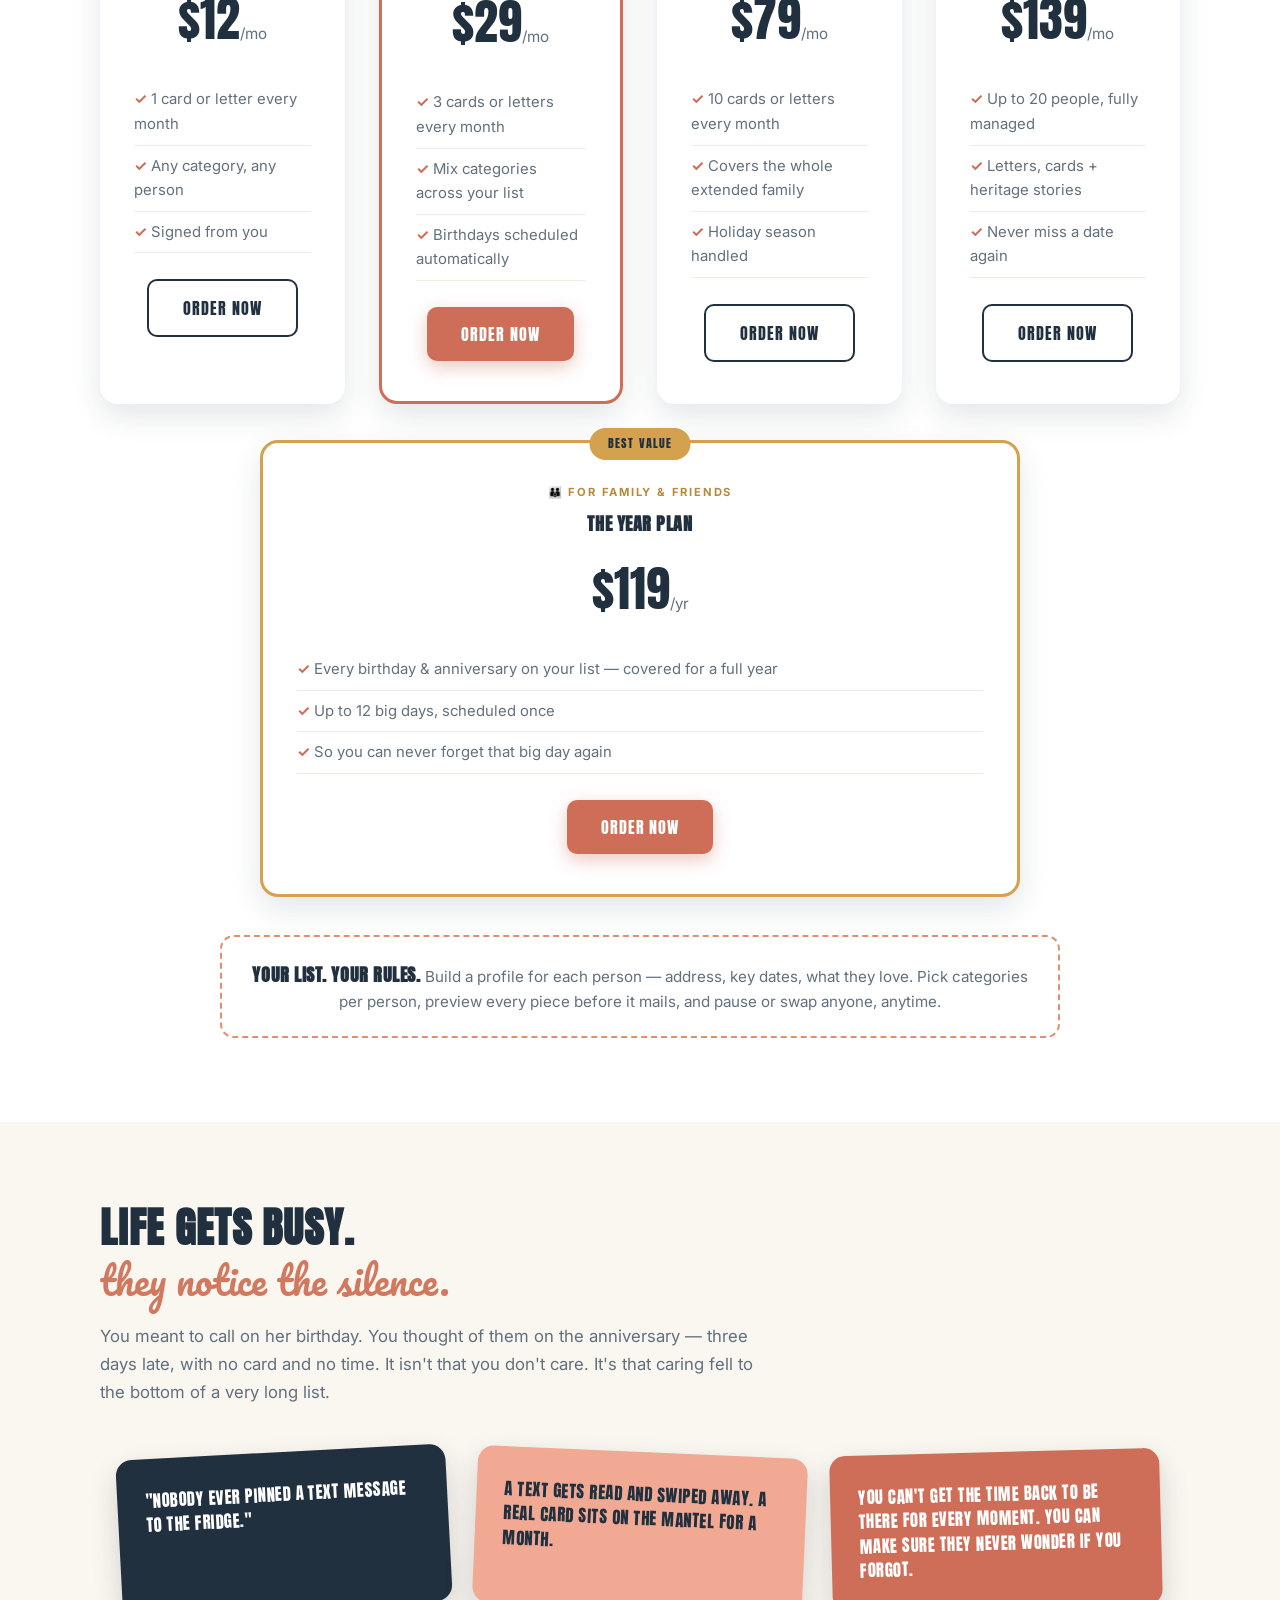
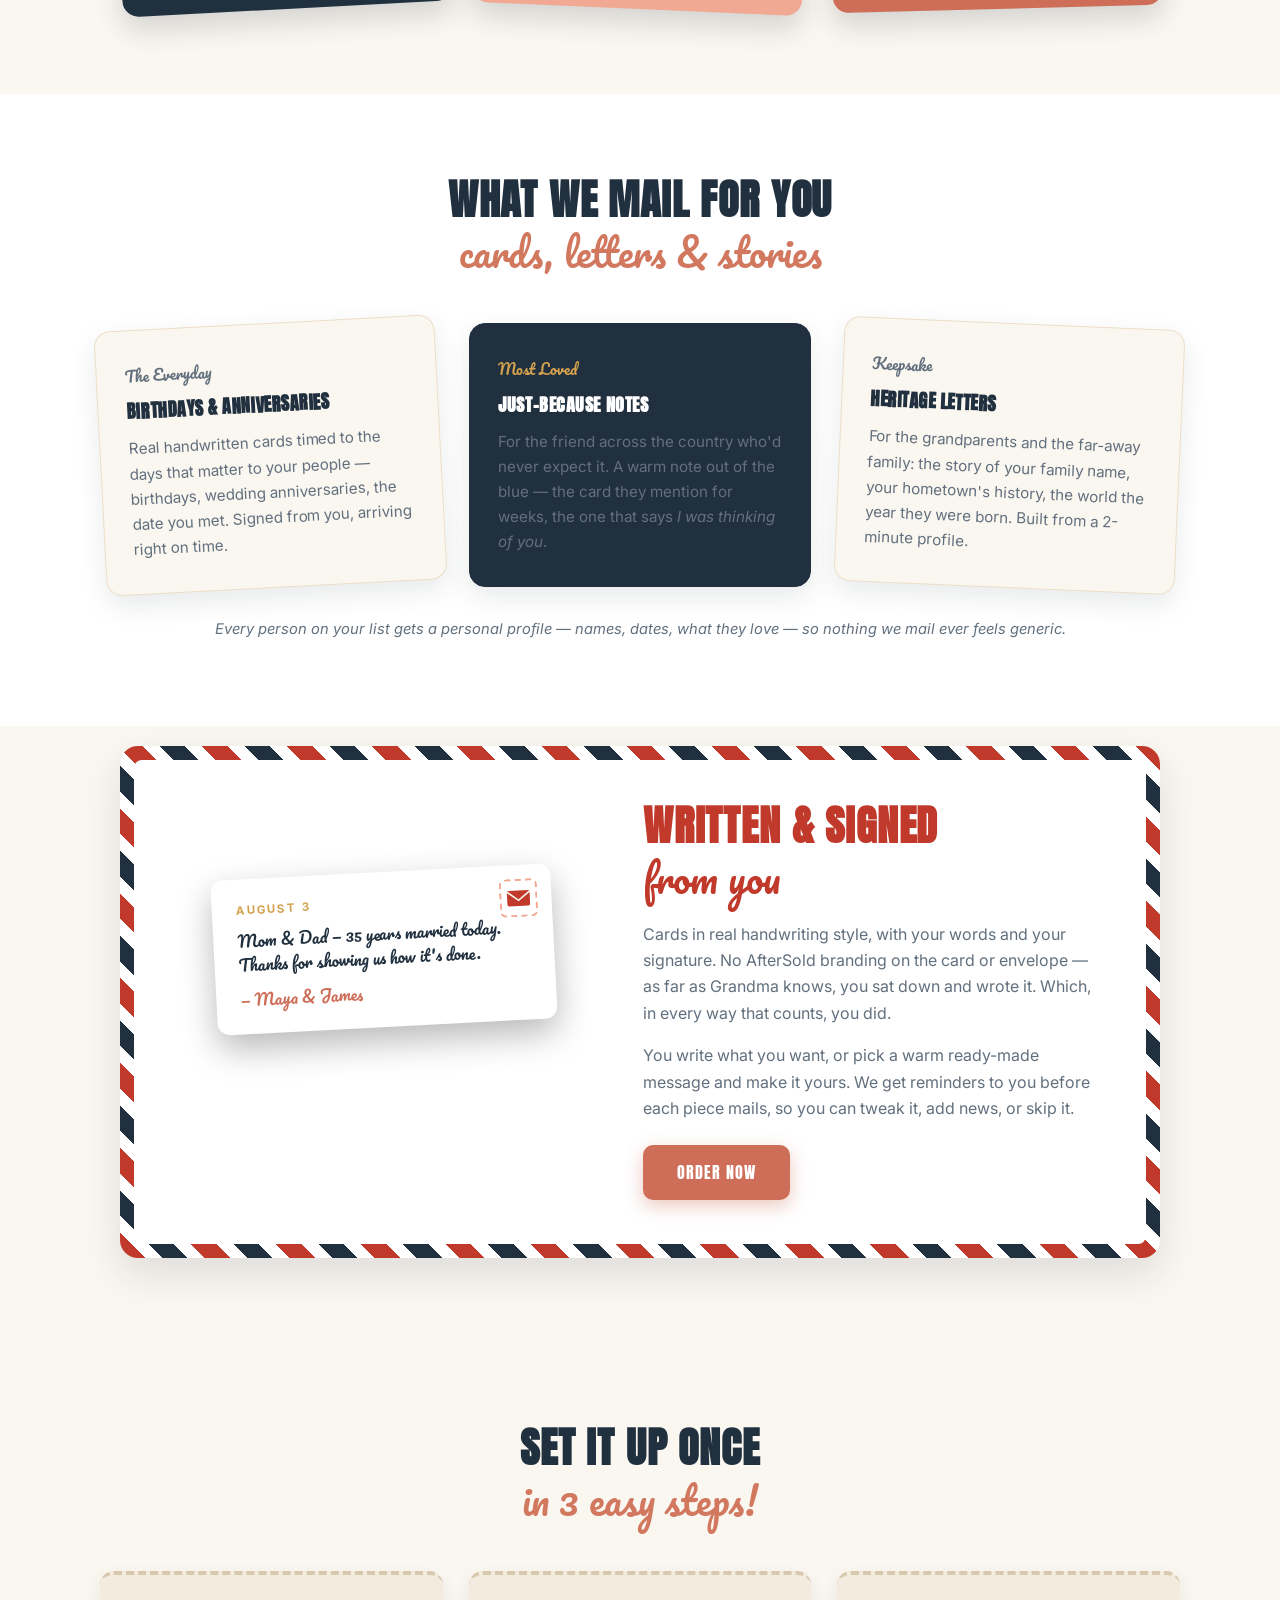
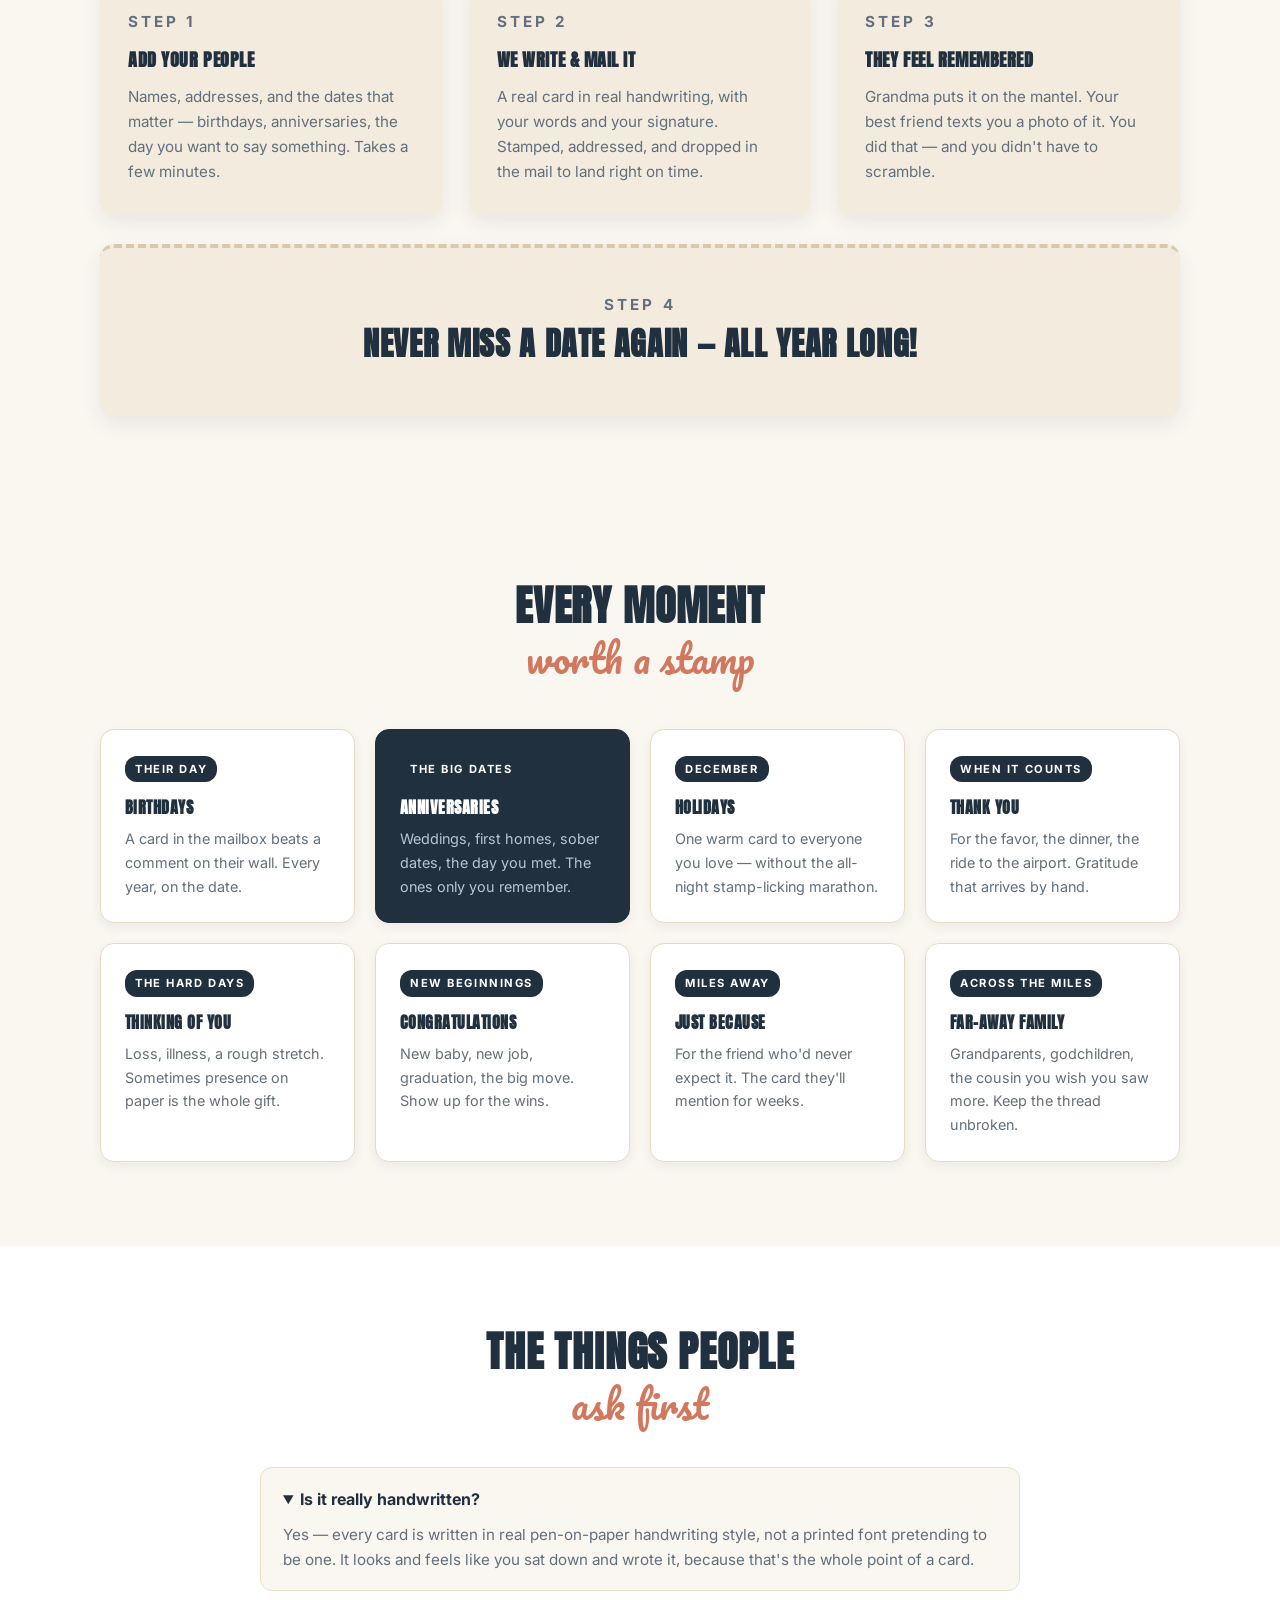
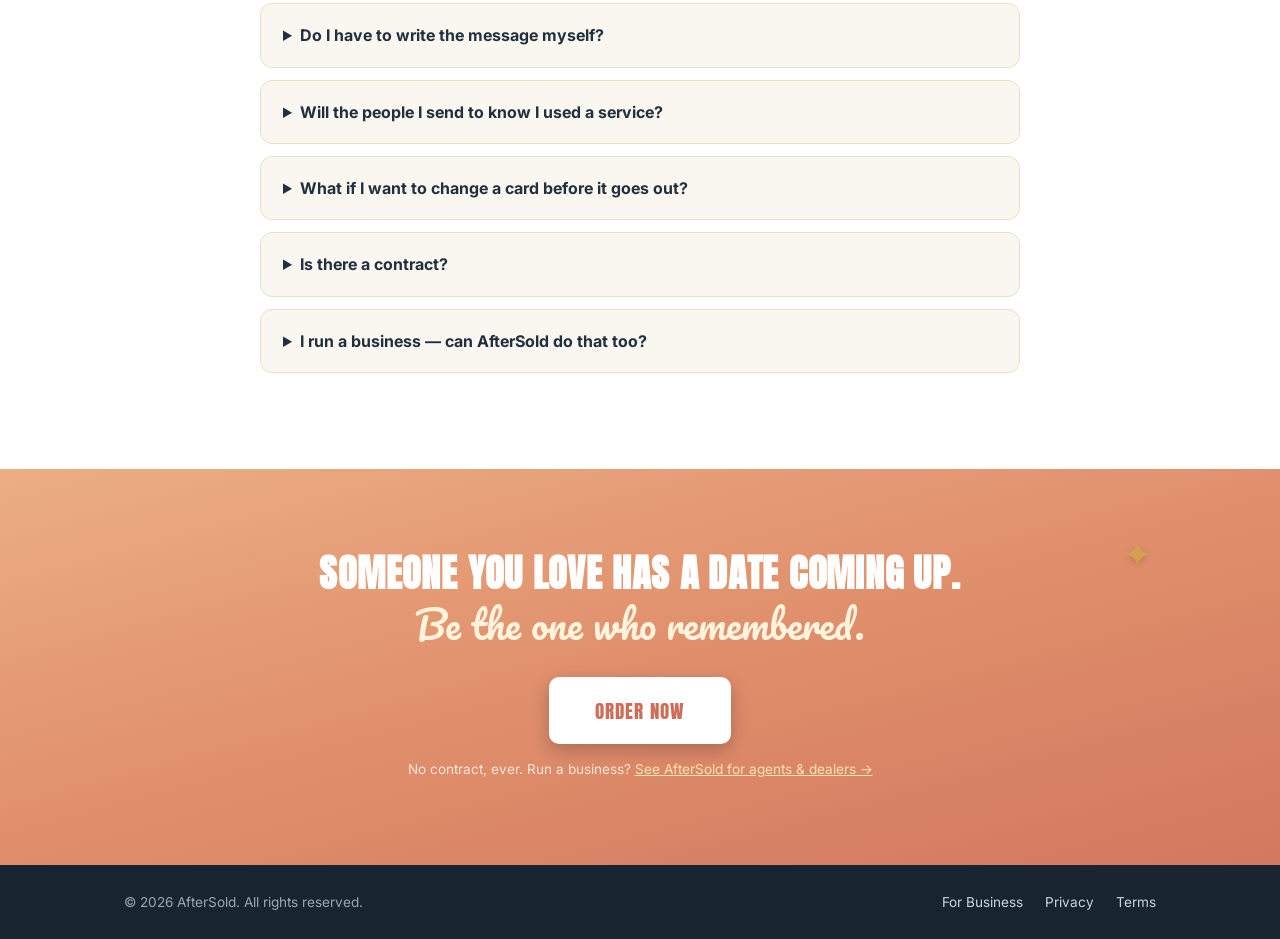
==== commit 50dcf919: "style: warmer, family-friendly palette on home page Page-scoped overrides (index.html only) soften t" ====
--- a/index.html
+++ b/index.html
@@ -19,6 +19,36 @@
   <link rel="preconnect" href="https://fonts.gstatic.com" crossorigin>
   <link href="https://fonts.googleapis.com/css2?family=Anton&family=Pacifico&family=Inter:wght@400;500;600;700&display=swap" rel="stylesheet">
   <link rel="stylesheet" href="css/style.css">
+  <style>
+    /* ── Family & Friends home: warmer, gentler palette (page-scoped) ── */
+    .hero{background:linear-gradient(165deg,#ECAE83 0%,#E0906C 48%,#D2785F 100%)}
+    .final-cta{background:linear-gradient(165deg,#ECAE83 0%,#E0906C 48%,#D2785F 100%)}
+    .eyebrow{color:#FFE9D8}
+    .hero h1 .h-script{color:#FFF3DC}
+    .hero h1 .h-caps-sm{color:#FFEAD9}
+    .hero-sub{color:#FFF3EC}
+    .hero-note,.final-cta .hero-note{color:#FBE6DB}
+    .button-invert{color:#CE6E58}
+    .final-cta .stacked-head .h-script{color:#FFF3DC}
+    /* warm cocoa announcement bar instead of cold navy */
+    .announce{background:#5C3F36}
+    .announce strong{color:#FFD9A8}
+    /* soften the section accent script to match the warm hero */
+    .quotes .stacked-head .h-script,.letters .stacked-head .h-script,
+    .family .stacked-head .h-script,.calendar .stacked-head .h-script,
+    .steps-wrap .stacked-head .h-script,.faq .stacked-head .h-script{color:#D2785F}
+    /* warm the remaining hard-red accents to coral for a gentle, cohesive feel */
+    .button-primary{background:#CE6E58;box-shadow:0 6px 18px rgba(206,110,88,.38)}
+    .nav-links a:hover{color:#CE6E58}
+    .plan-featured{border-color:#CE6E58}
+    .plan-badge{background:#CE6E58}
+    .plan ul li::before{color:#CE6E58}
+    .product-tag{color:#CE6E58}
+    .step-tag{color:#CE6E58}
+    .mail-sign{color:#CE6E58}
+    .qcard-red{background:#CE6E58}
+    .gift-strip{border-color:#E0906C}
+  </style>
 </head>
 <body>
   <a class="skip-link" href="#main">Skip to content</a>
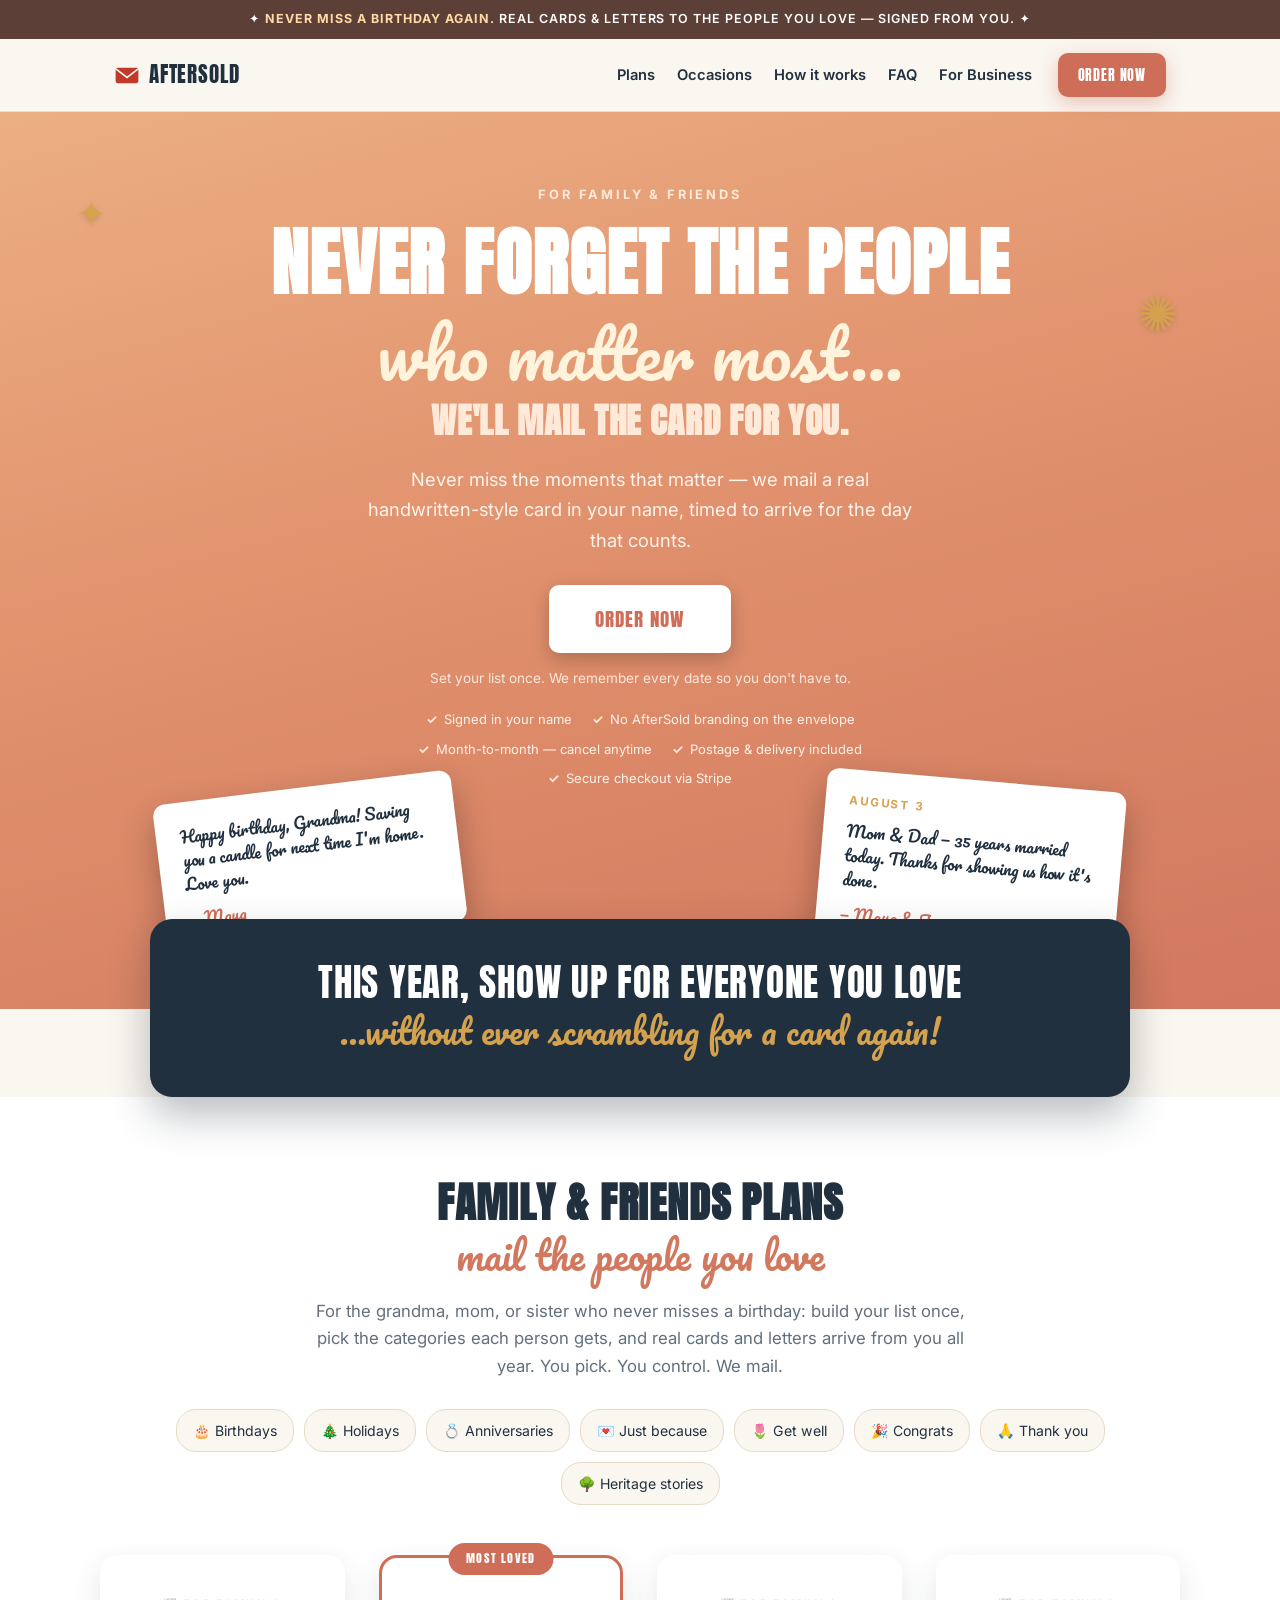
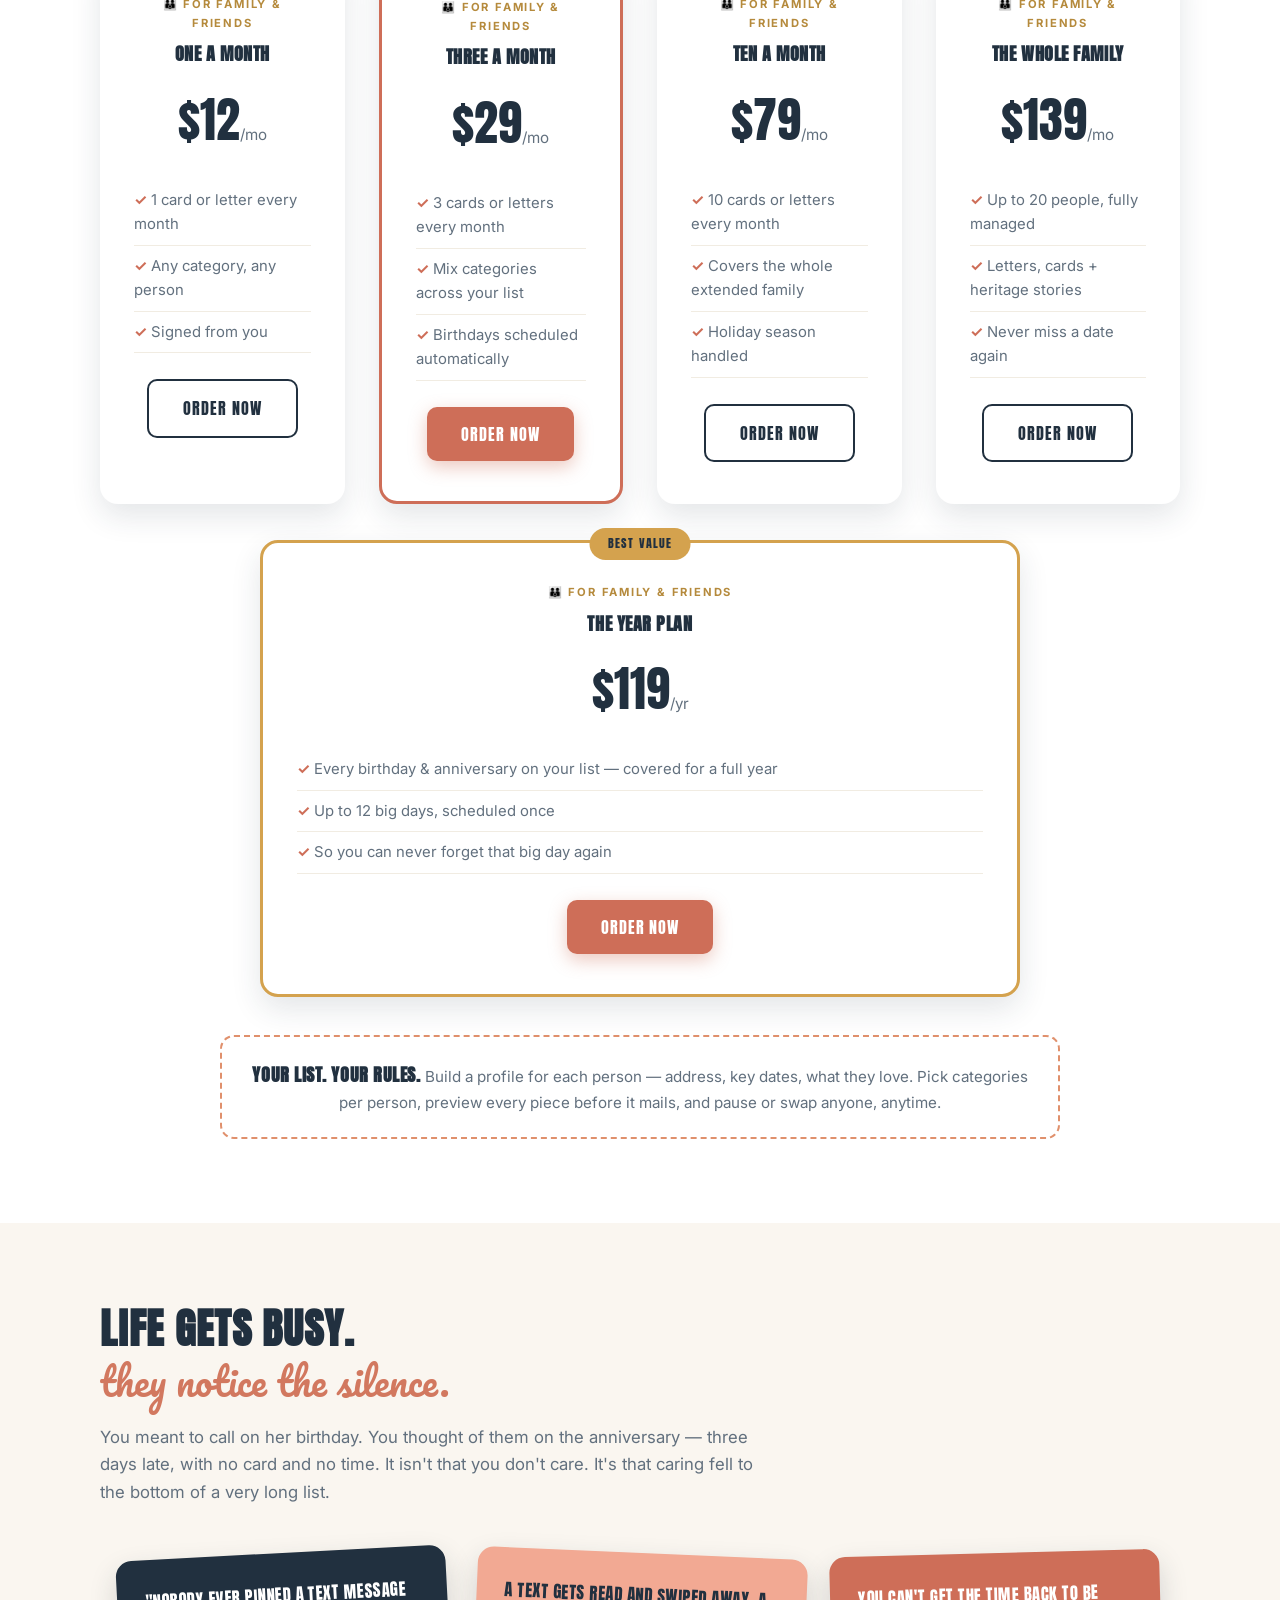
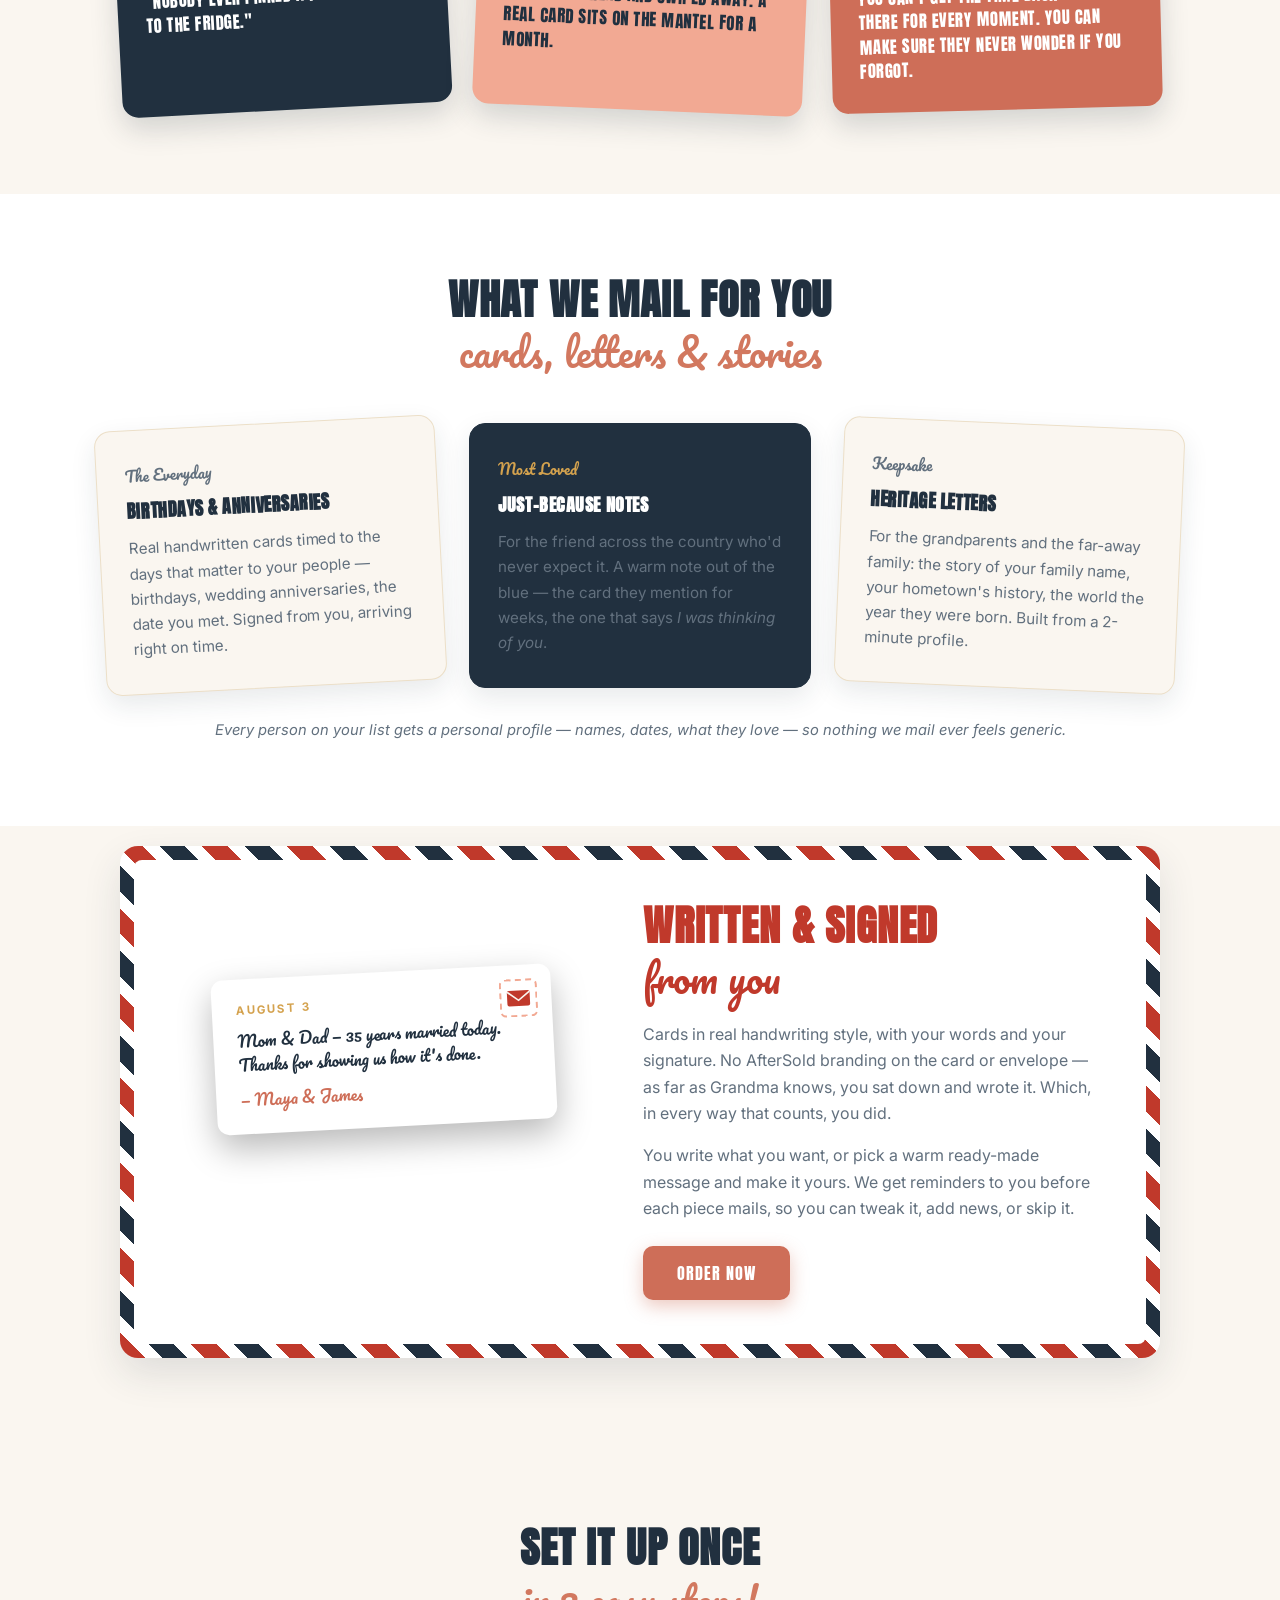
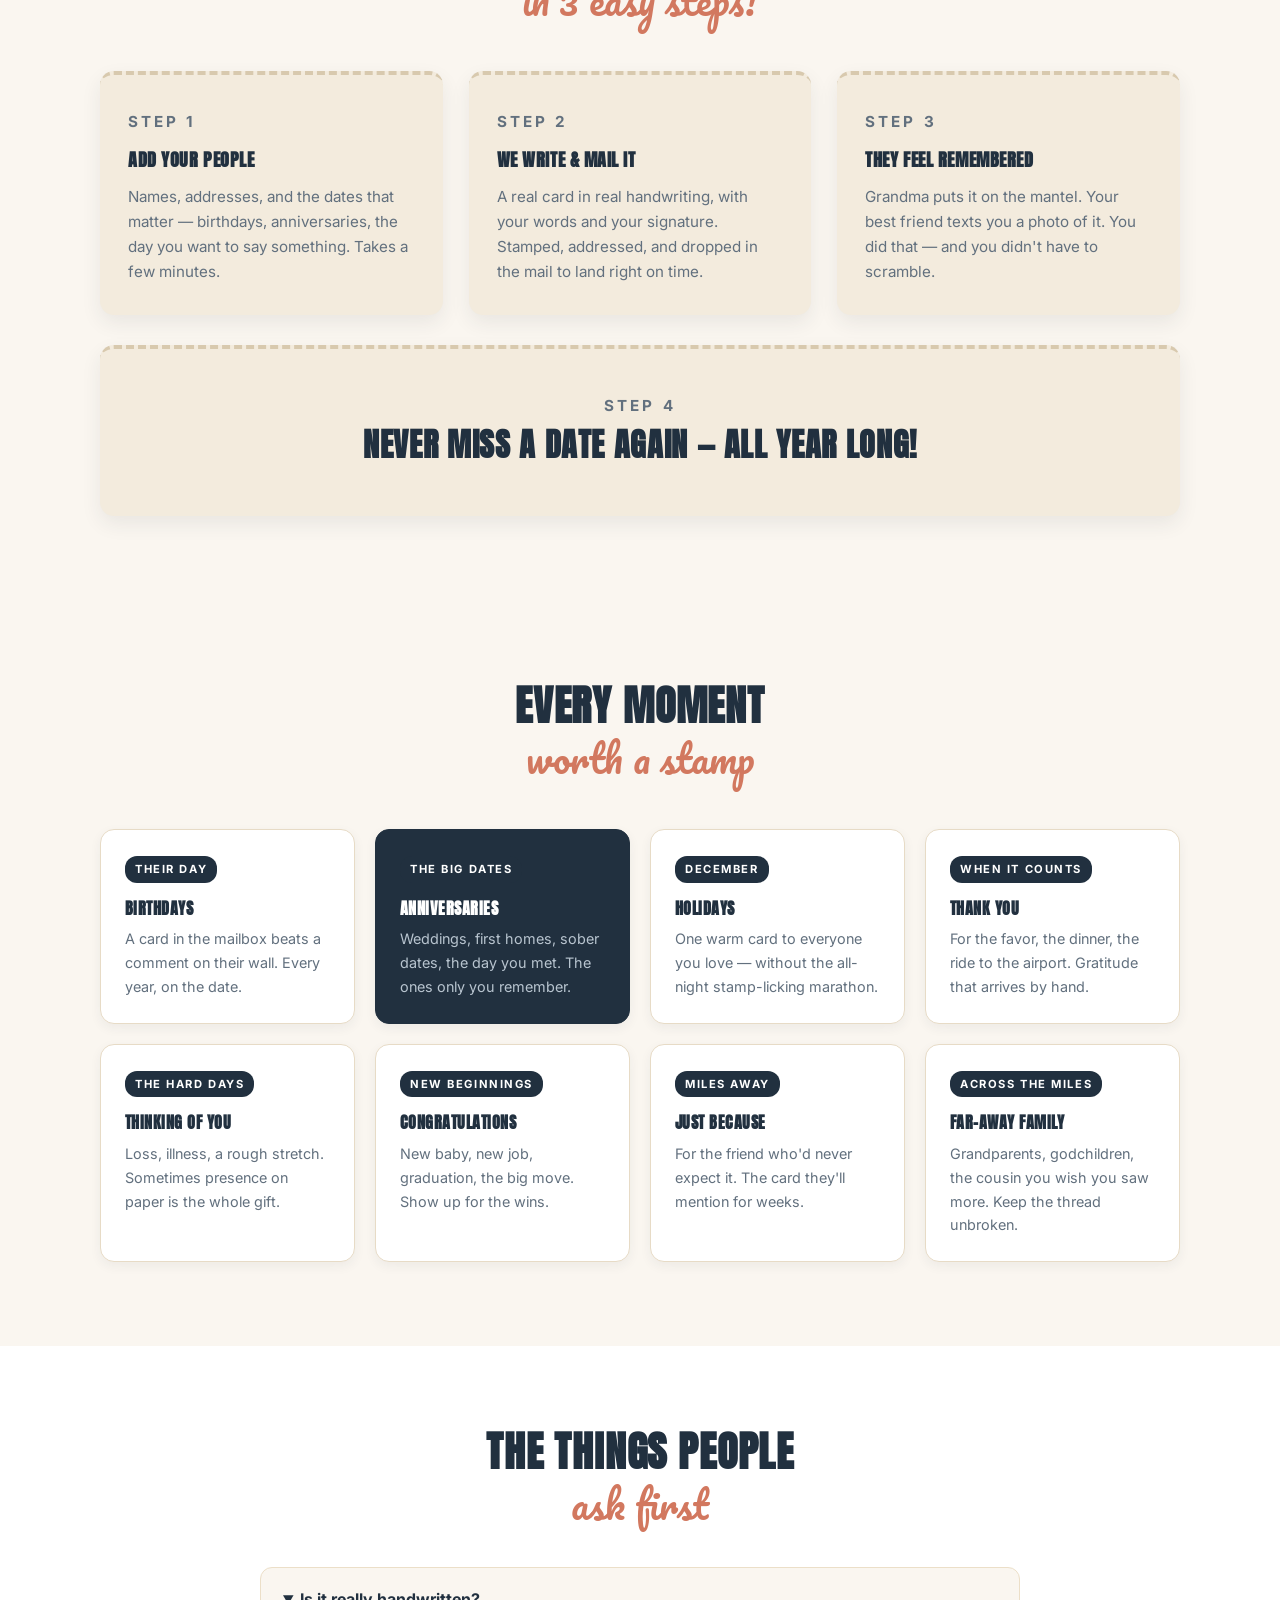
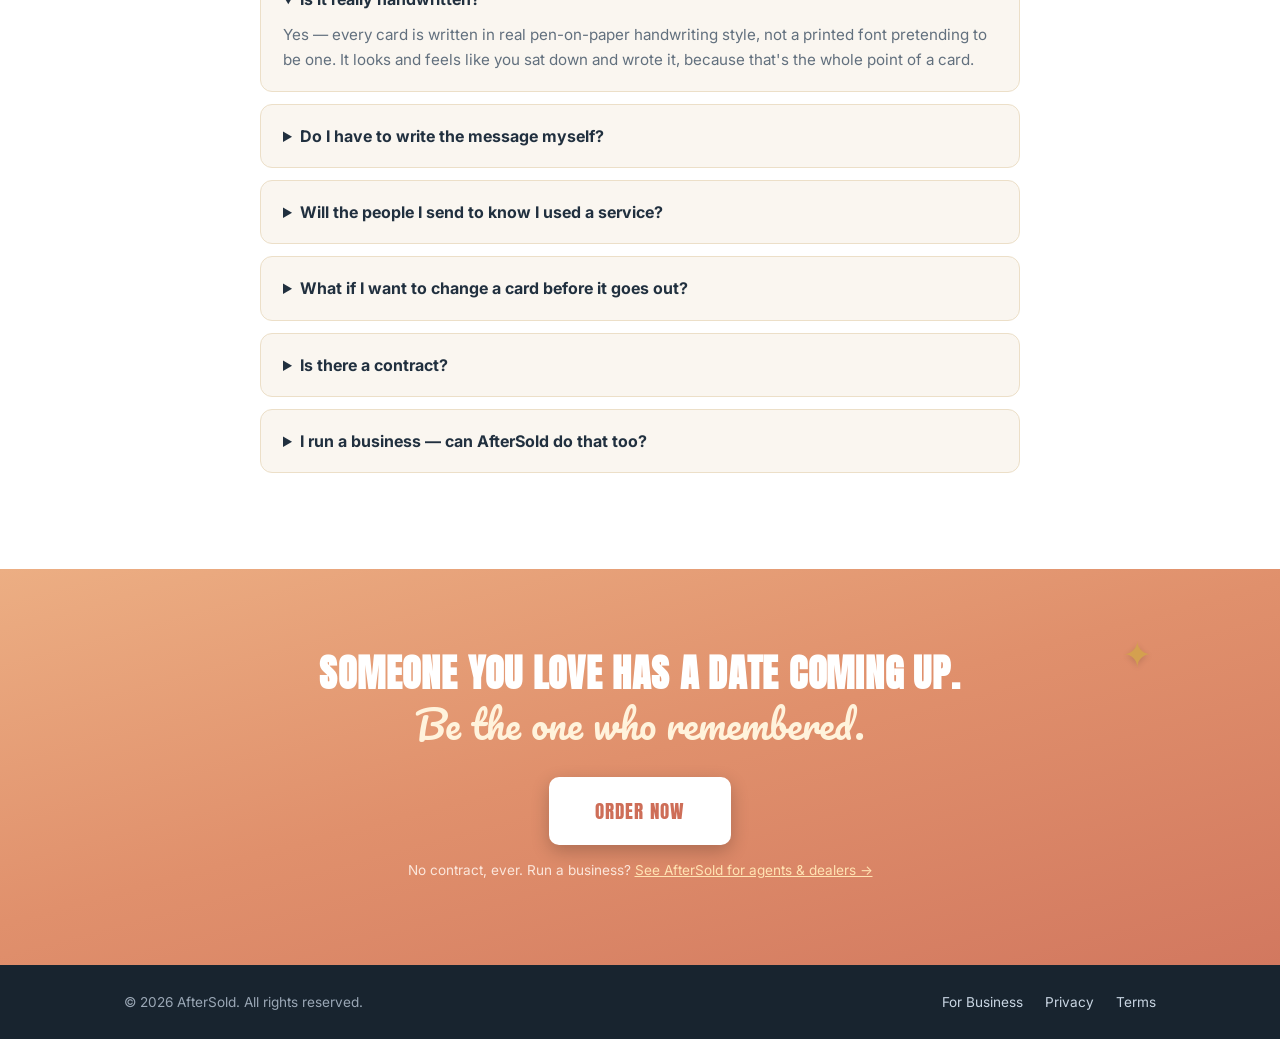
==== commit e9cc33c2: "fix: remove fabricated proof + strengthen headlines/trust (zero fabrication) Conversion + truthfulne" ====
--- a/index.html
+++ b/index.html
@@ -48,6 +48,10 @@
     .mail-sign{color:#CE6E58}
     .qcard-red{background:#CE6E58}
     .gift-strip{border-color:#E0906C}
+    /* true trust strip on the hero (above the fold) */
+    .trust-strip{list-style:none;display:flex;flex-wrap:wrap;justify-content:center;gap:8px 20px;margin:20px auto 0;max-width:640px;padding:0}
+    .trust-strip li{font-size:13px;color:#FFF1E8;position:relative;padding-left:18px}
+    .trust-strip li::before{content:"✓";position:absolute;left:0;color:#FFE9D8;font-weight:700}
   </style>
 </head>
 <body>
@@ -88,9 +92,16 @@
           <span class="h-script">who matter most…</span>
           <span class="h-caps h-caps-sm">we'll mail the card for you.</span>
         </h1>
-        <p class="hero-sub">AfterSold sends real, handwritten cards and personalized letters to your family and friends — birthdays, anniversaries, holidays, just-because — signed in your name, right on time, every time.</p>
+        <p class="hero-sub">Never miss the moments that matter — we mail a real handwritten-style card in your name, timed to arrive for the day that counts.</p>
           <a class="button button-invert button-lg" href="#plans">Order Now</a>
         <p class="hero-note">Set your list once. We remember every date so you don't have to.</p>
+        <ul class="trust-strip" aria-label="What's included">
+          <li>Signed in your name</li>
+          <li>No AfterSold branding on the envelope</li>
+          <li>Month-to-month — cancel anytime</li>
+          <li>Postage &amp; delivery included</li>
+          <li>Secure checkout via Stripe</li>
+        </ul>
 
         <div class="mail-card mail-tilt-l" aria-hidden="true">
           <p class="mail-script">Happy birthday, Grandma! Saving you a candle for next time I'm home. Love you.</p>
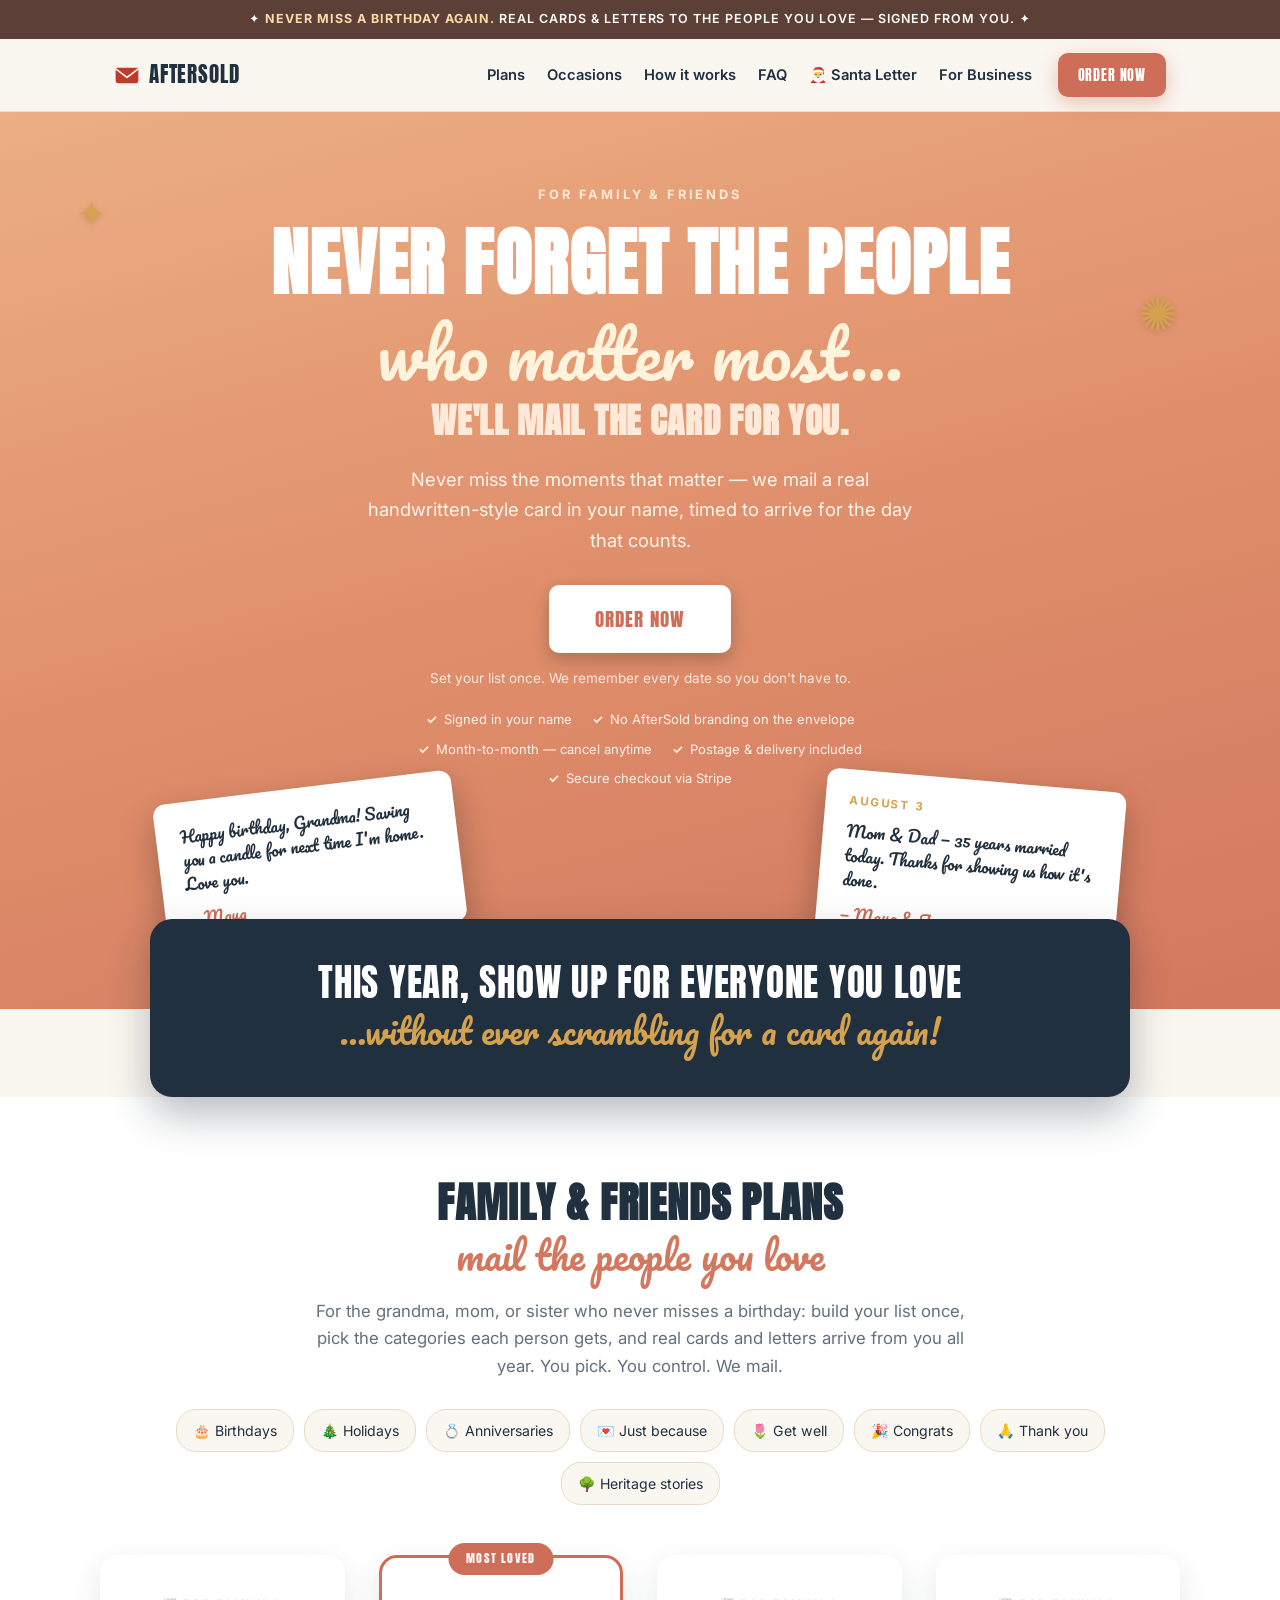
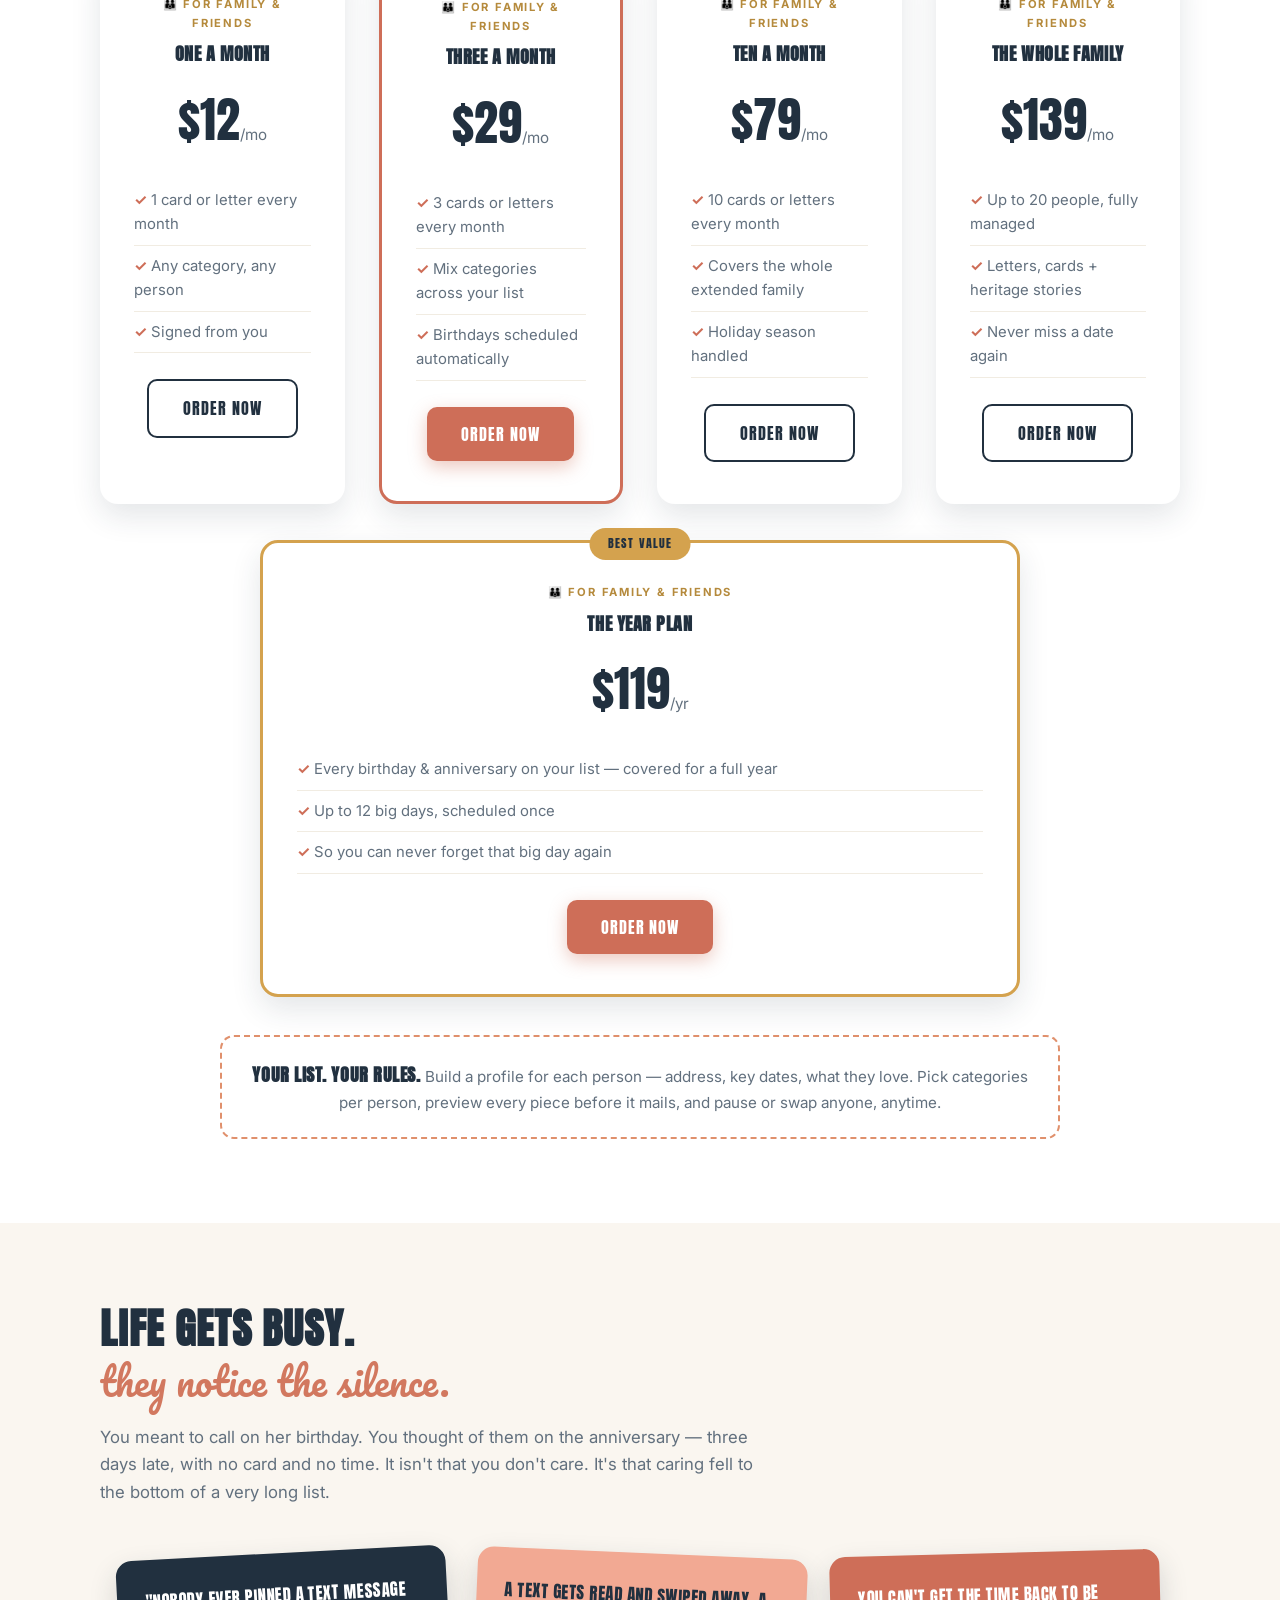
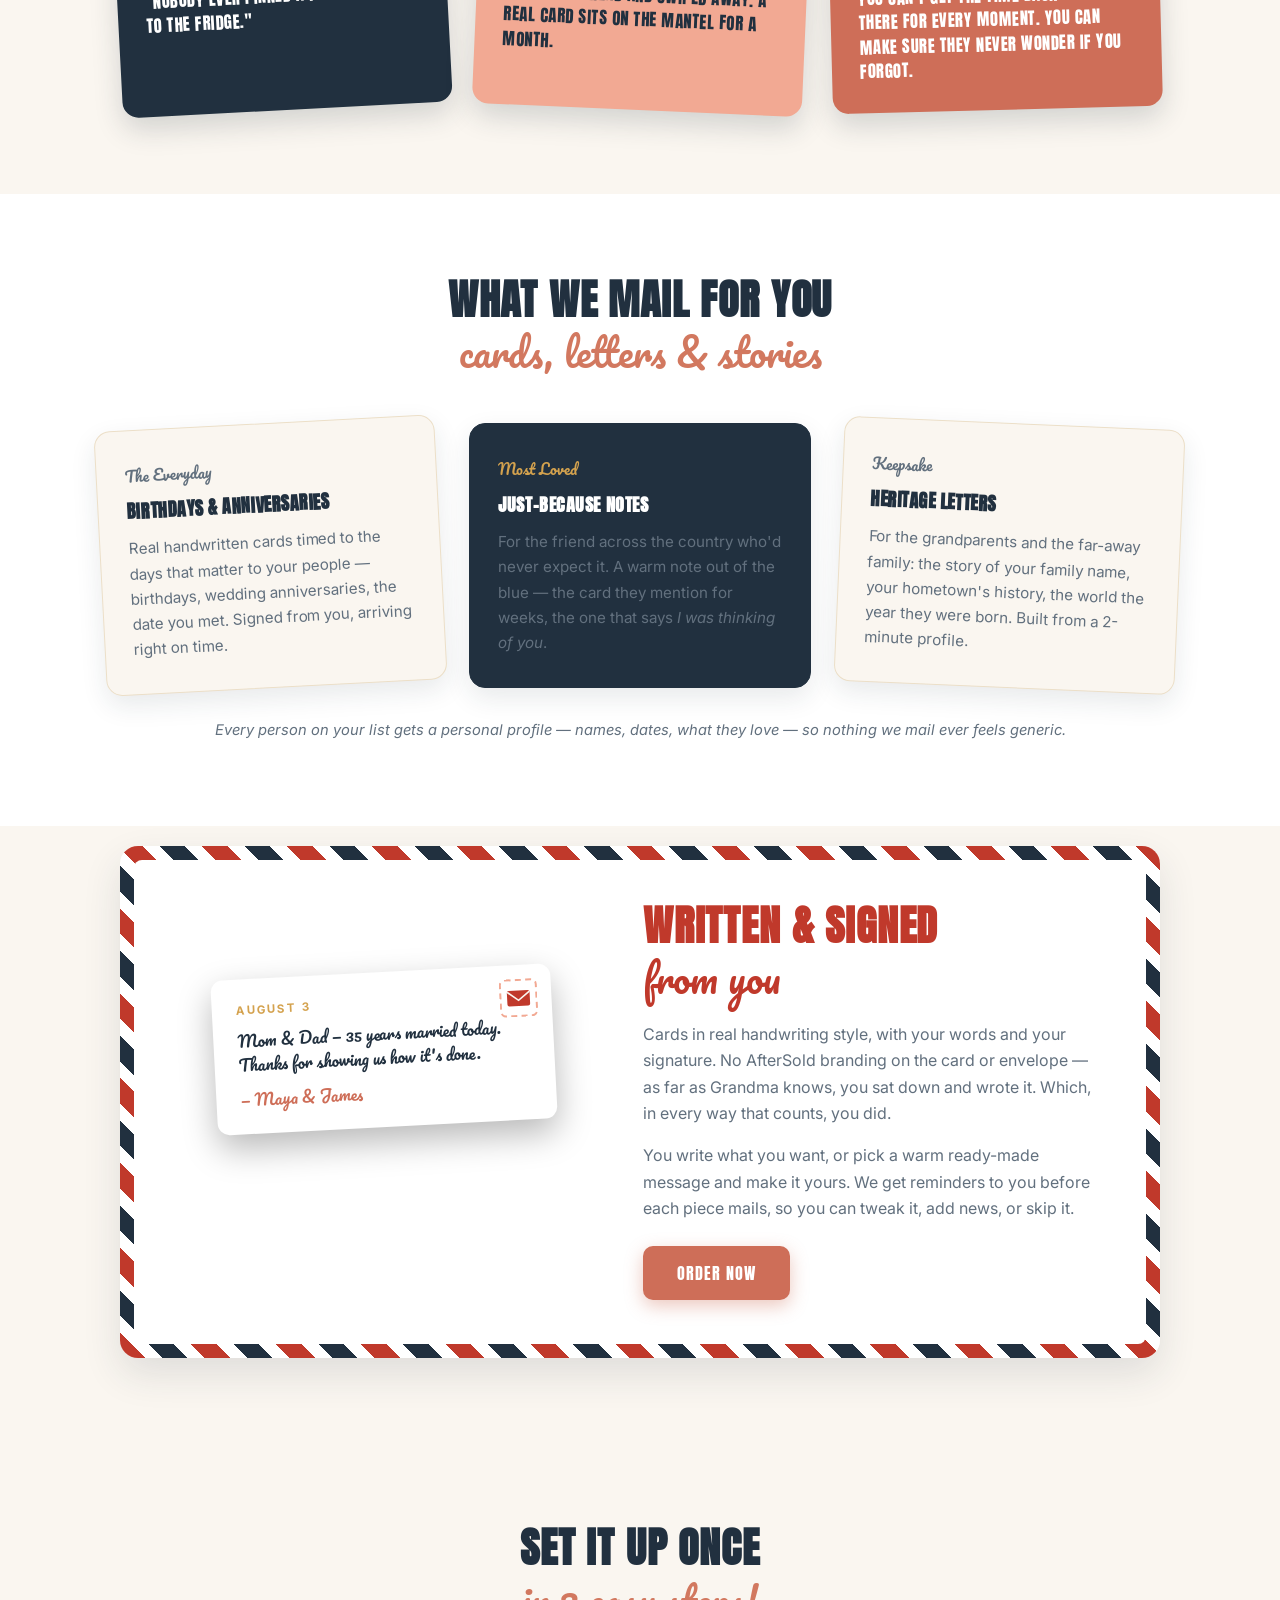
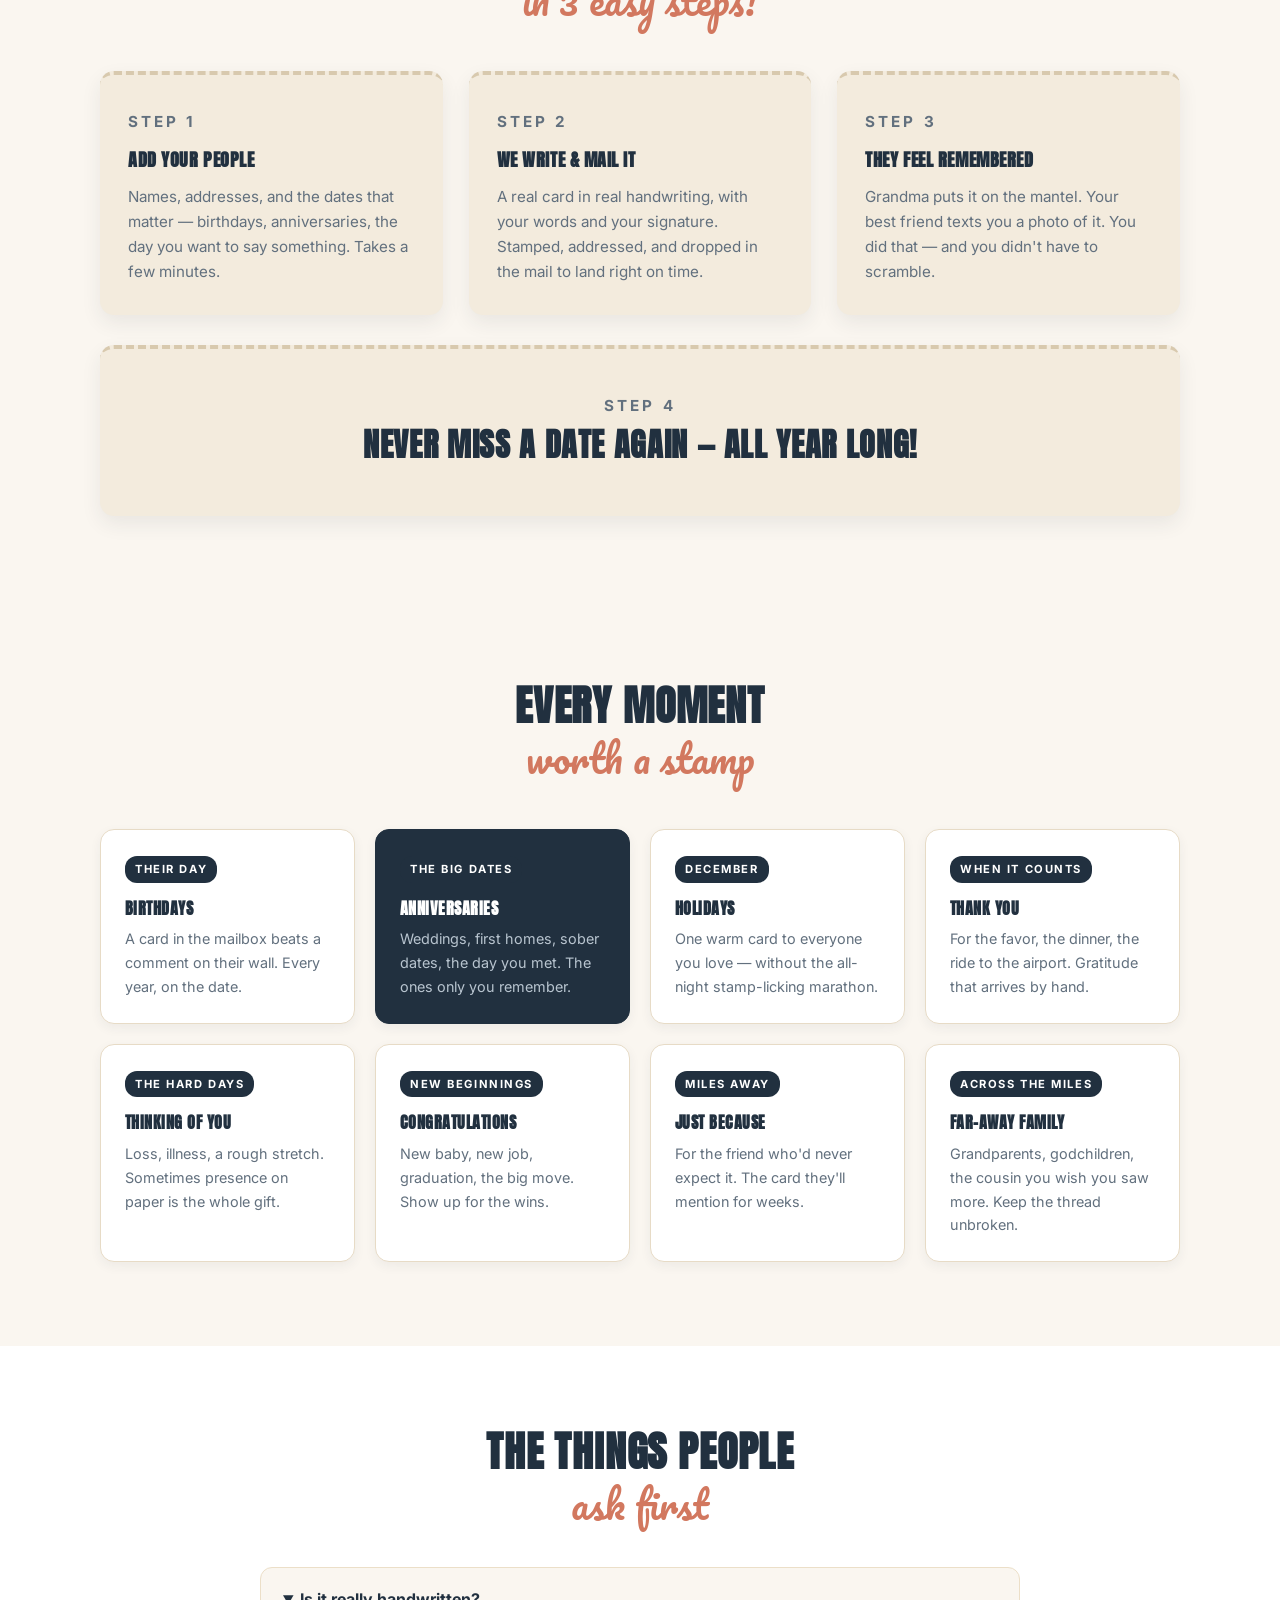
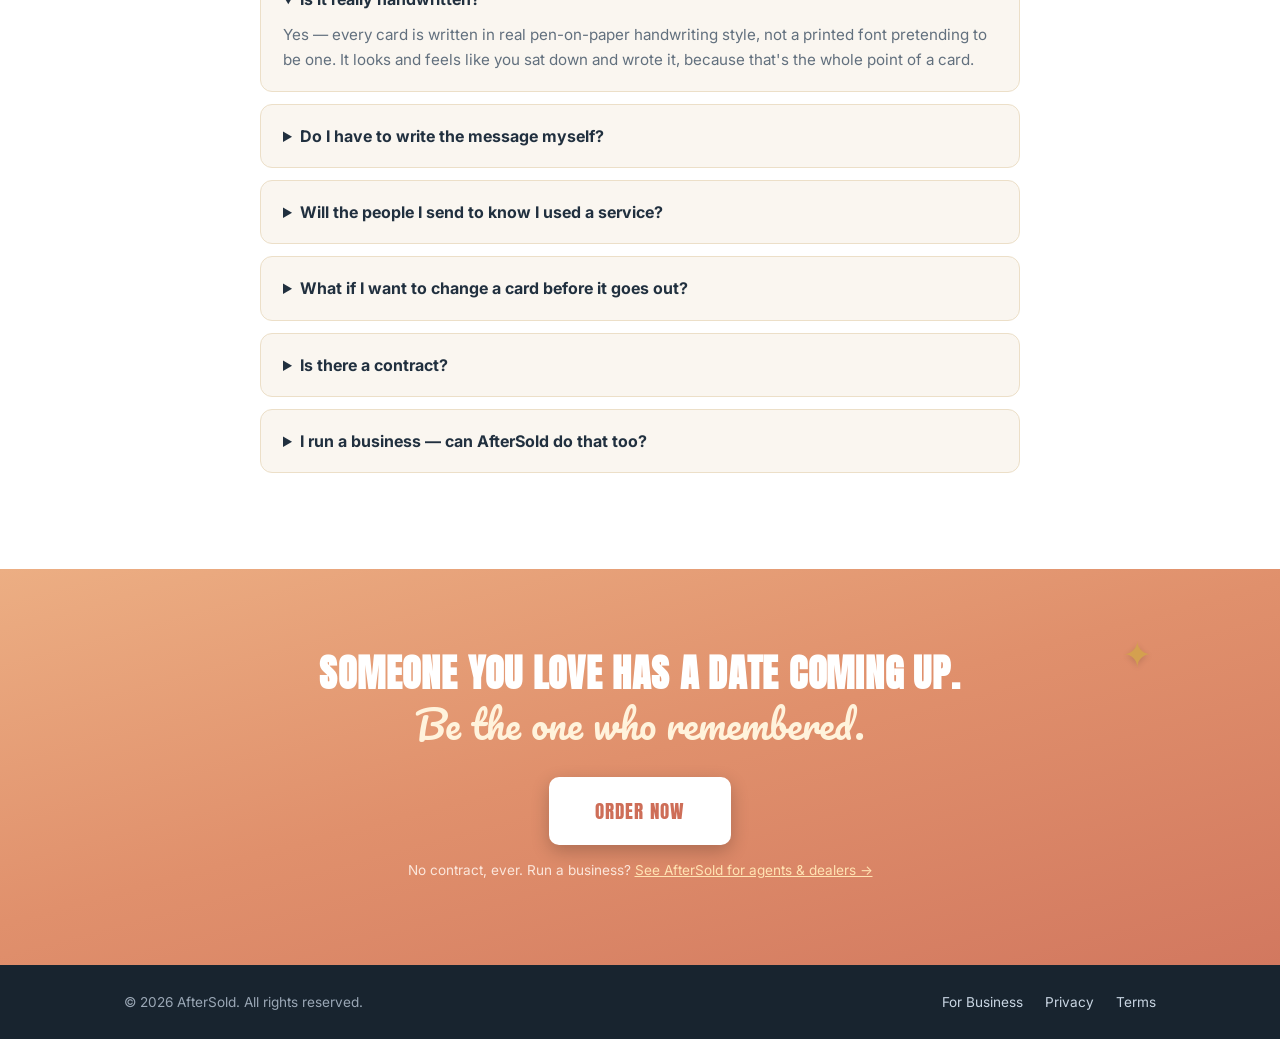
==== commit 855ed23a: "Add link to Santa Letter in navigation" ====
--- a/index.html
+++ b/index.html
@@ -72,6 +72,7 @@
         <a href="#occasions">Occasions</a>
         <a href="#how">How it works</a>
         <a href="#faq">FAQ</a>
+        <a href="santa-letter.html">🎅 Santa Letter</a>
         <a href="business.html">For Business</a>
       </div>
       <a class="button button-primary nav-cta" href="#plans">Order Now</a>
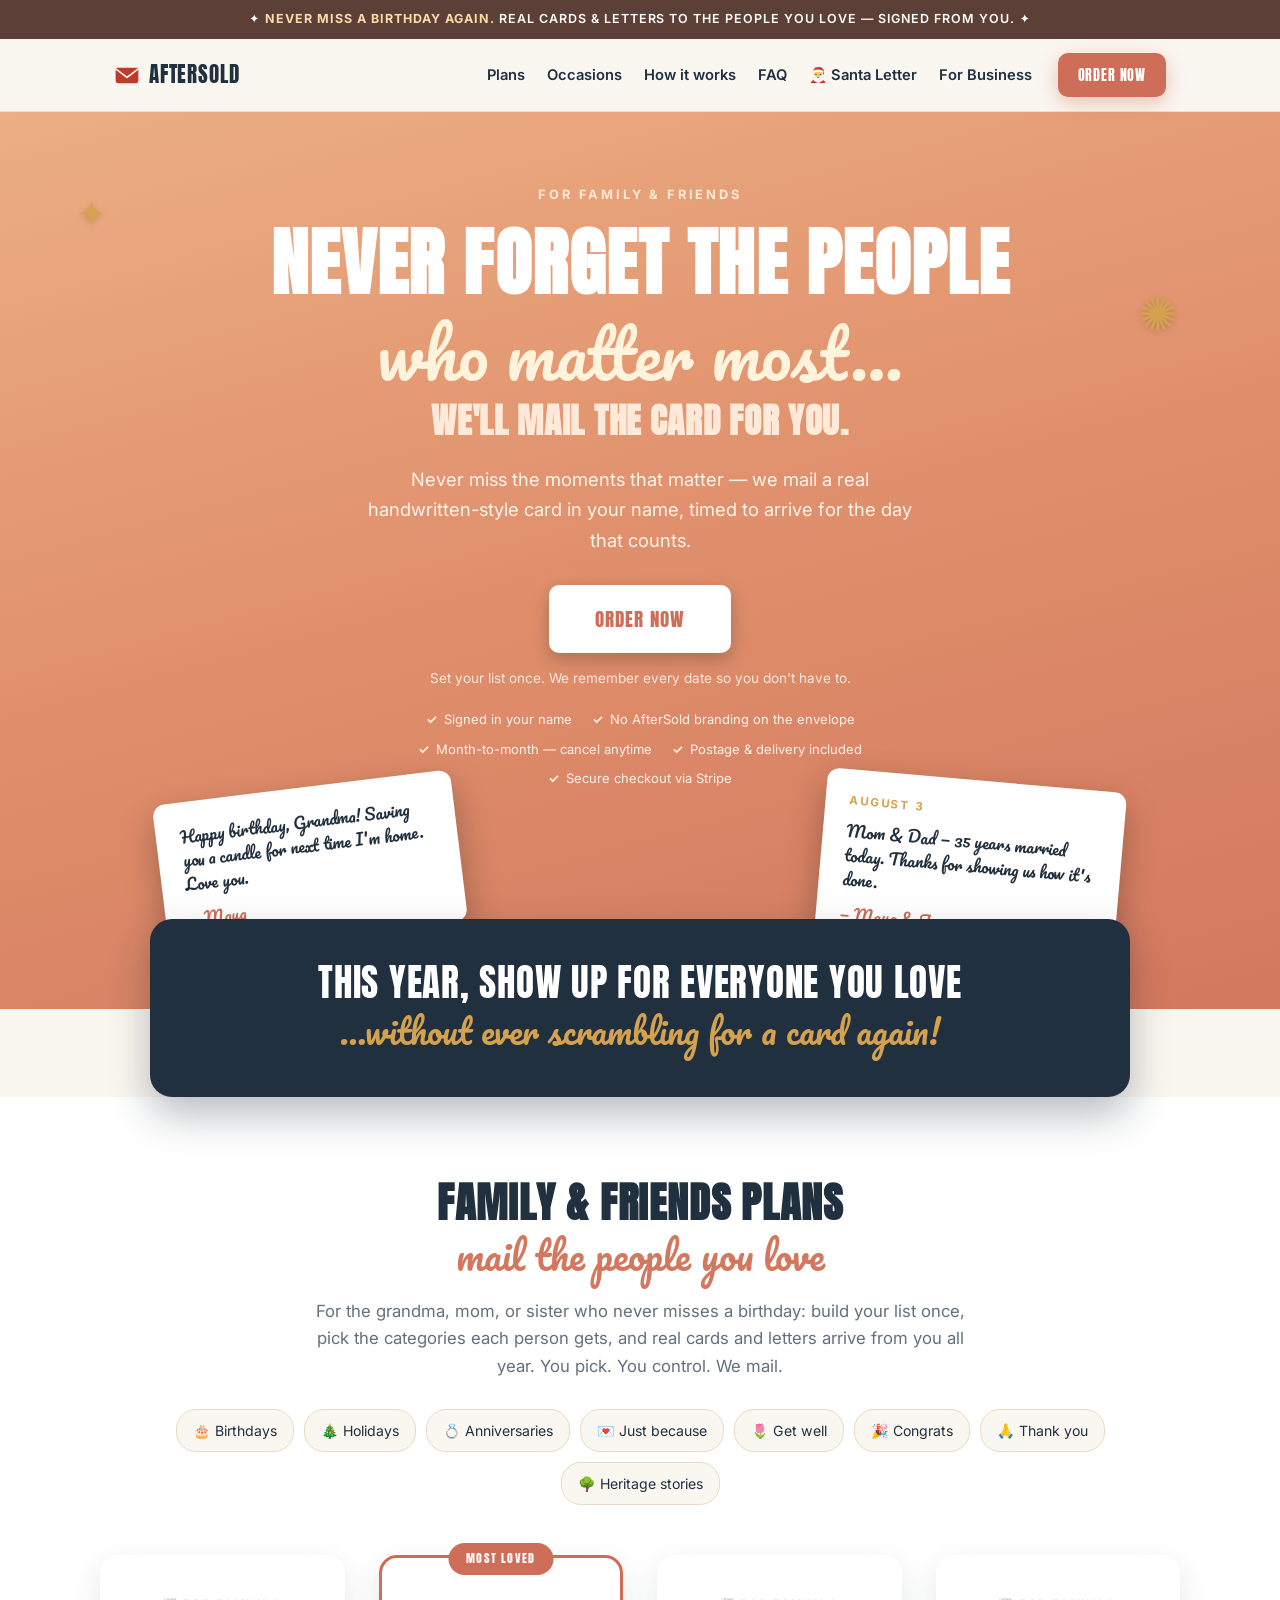
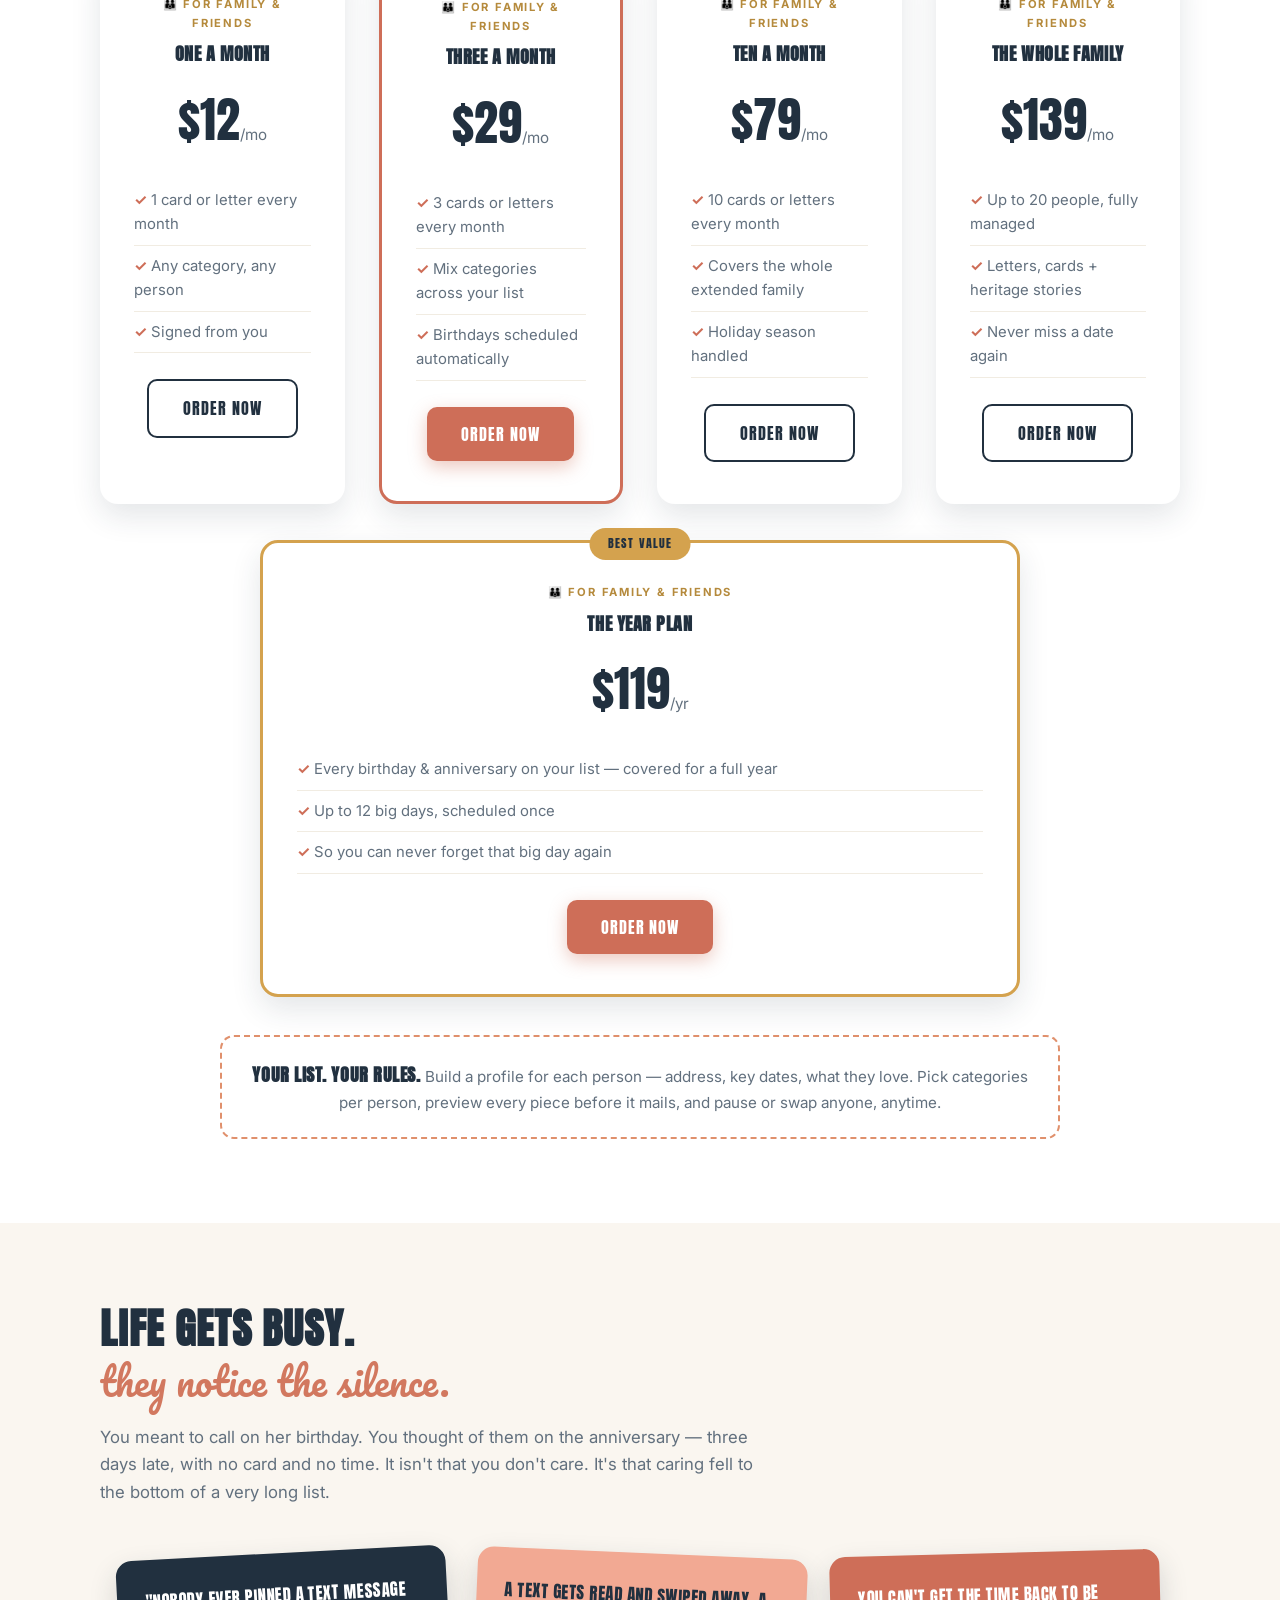
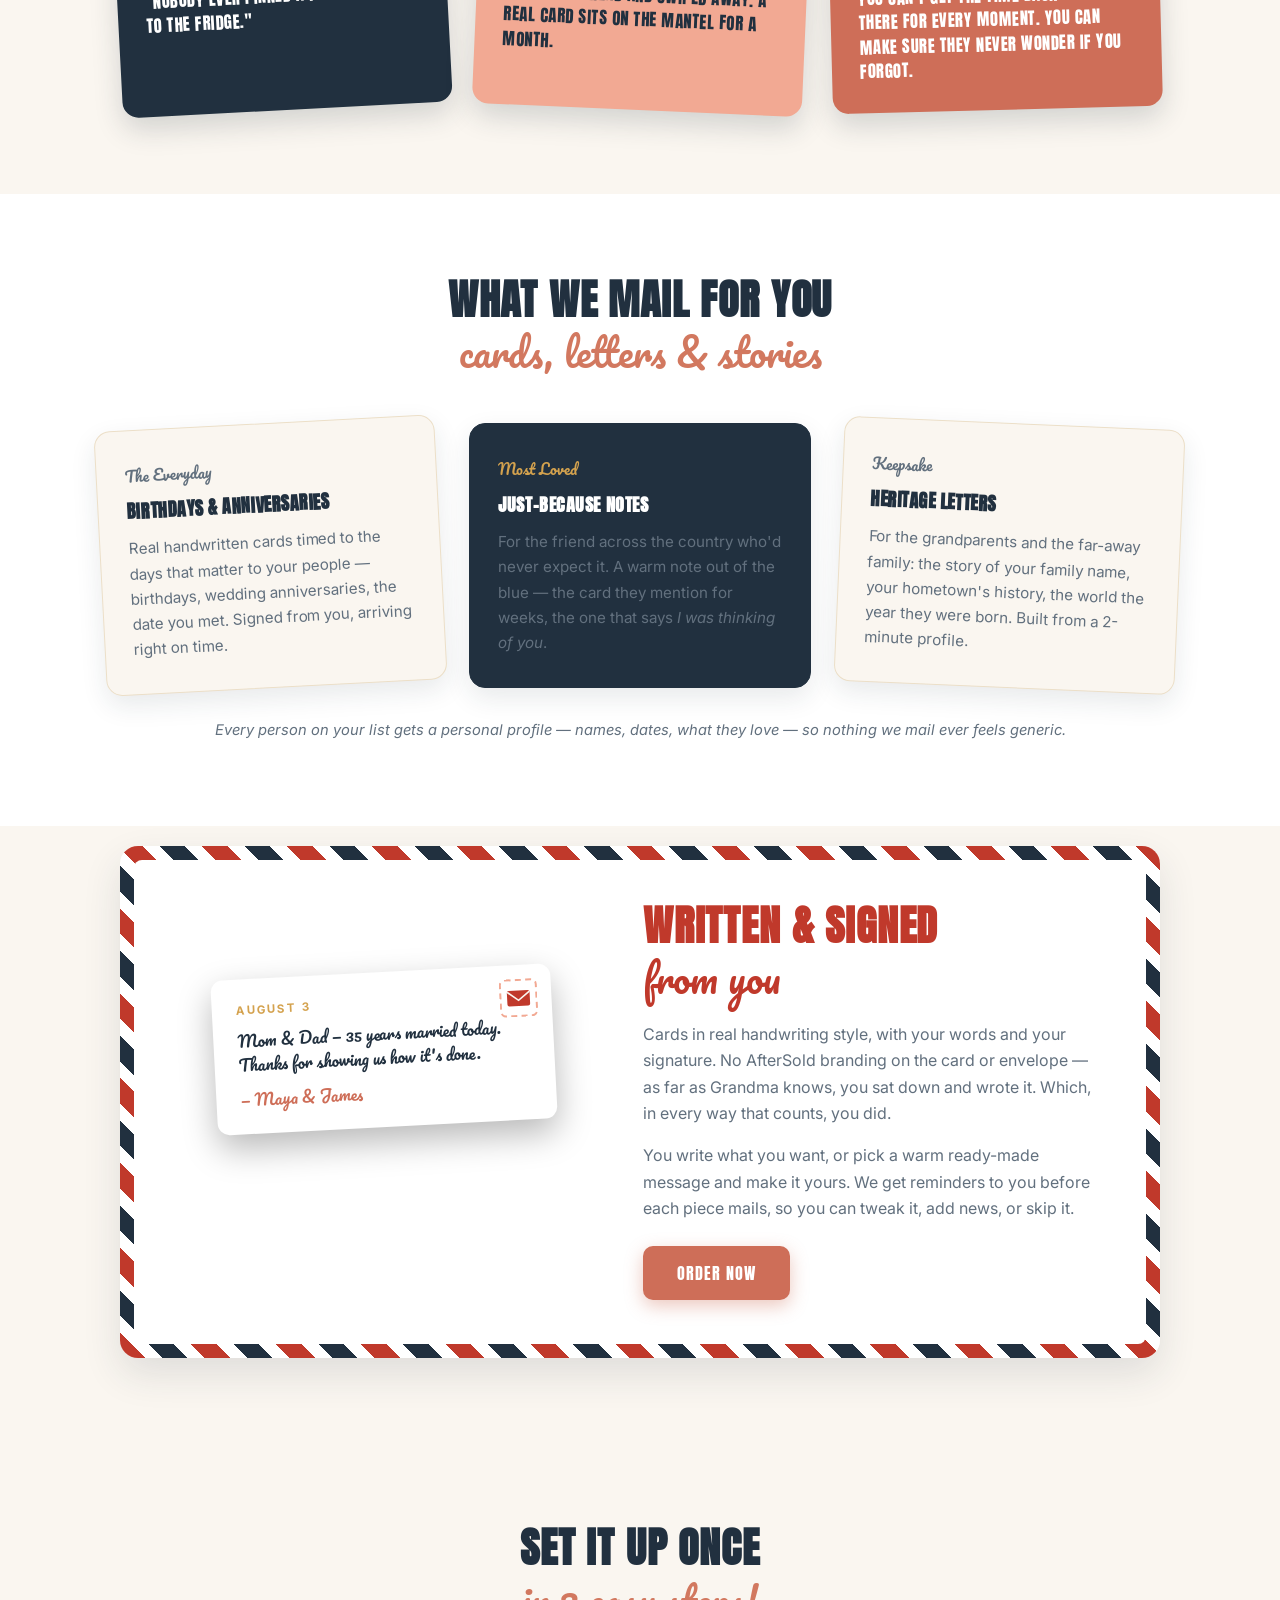
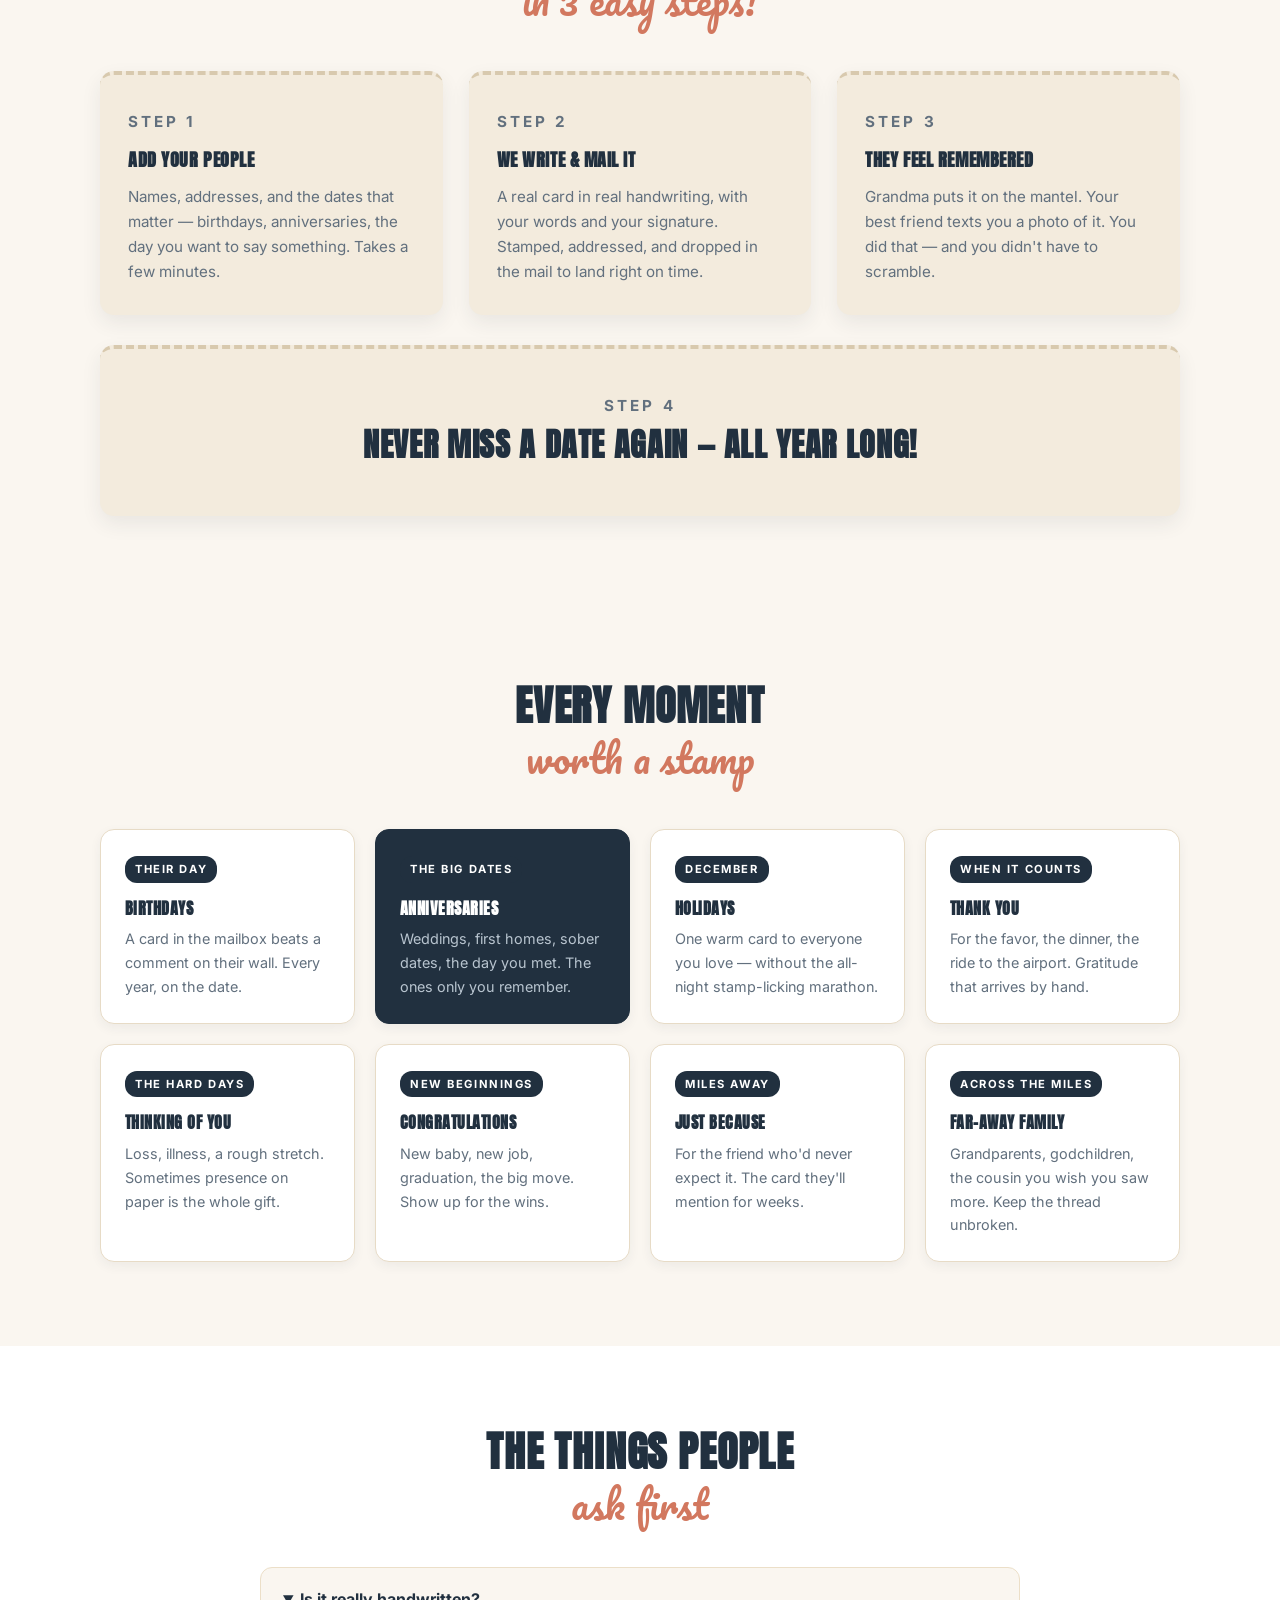
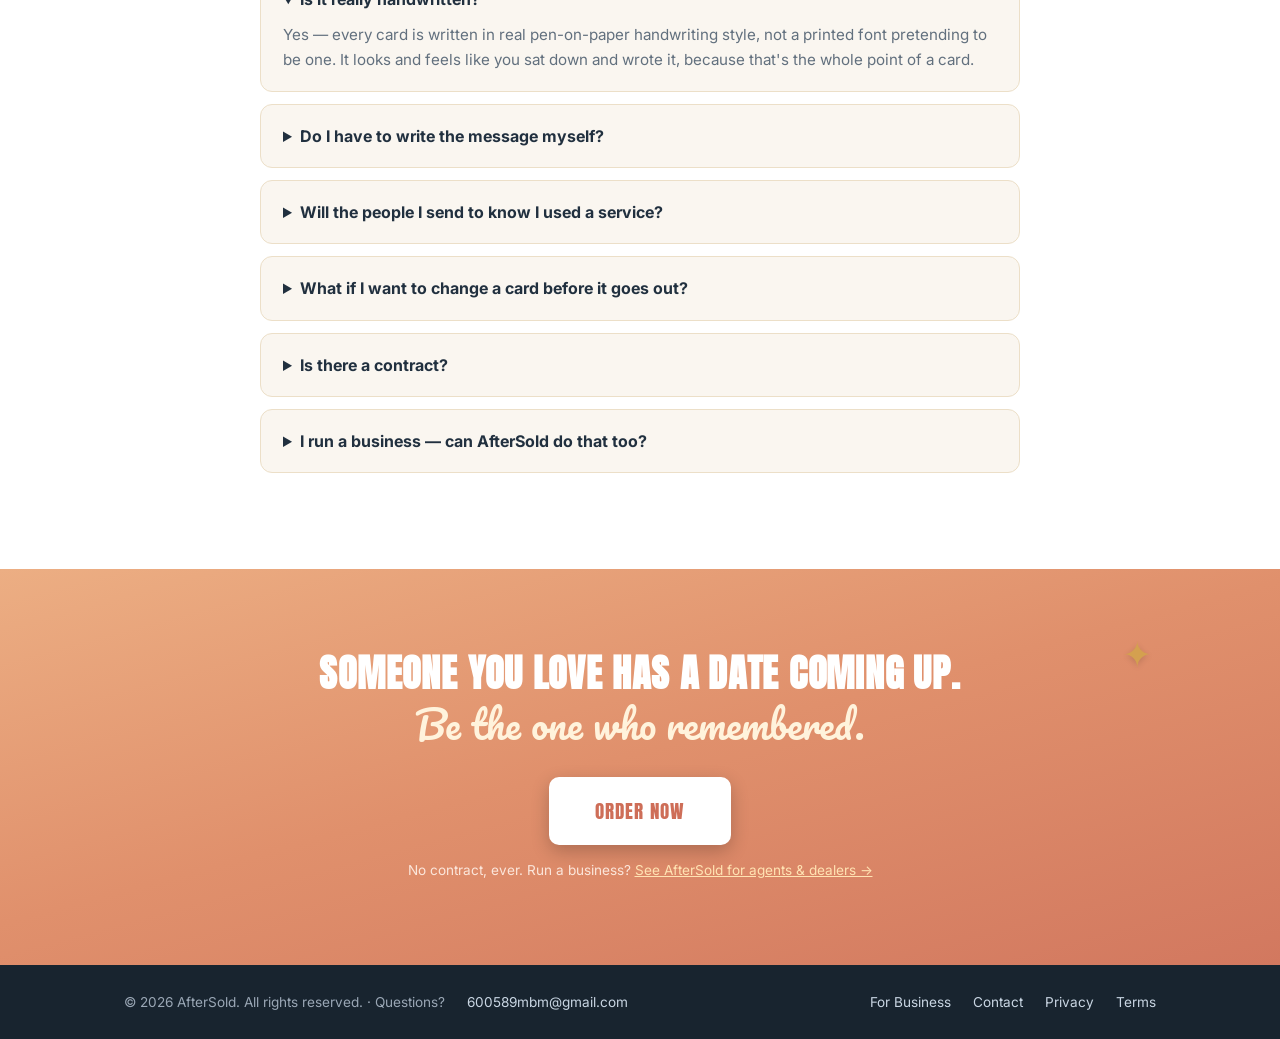
==== commit 603cd83a: "Launch fixes: live Stripe checkout for all plans, Santa Letter checkout, real Privacy/Terms, annual " ====
--- a/index.html
+++ b/index.html
@@ -11,9 +11,16 @@
   <meta property="og:description" content="Handwritten cards and letters to your family and friends — birthdays, anniversaries, holidays — mailed for you, signed in your name. So you never miss the moments that matter.">
   <meta property="og:url" content="https://600589mbm-beep.github.io/aftersold-site/">
   <meta property="og:site_name" content="AfterSold">
-  <meta name="twitter:card" content="summary">
+  <meta property="og:image" content="https://600589mbm-beep.github.io/aftersold-site/og-image.png">
+  <meta property="og:image:width" content="1200">
+  <meta property="og:image:height" content="630">
+  <meta name="twitter:card" content="summary_large_image">
   <meta name="twitter:title" content="AfterSold — Real Cards for the People You Love">
   <meta name="twitter:description" content="Handwritten cards and letters to your family and friends, mailed for you, signed in your name.">
+  <meta name="twitter:image" content="https://600589mbm-beep.github.io/aftersold-site/og-image.png">
+  <!-- Analytics: create a GA4 property (analytics.google.com), then paste your gtag.js snippet here.
+       Until then, no visitor data is collected. -->
+
   <link rel="icon" href="data:image/svg+xml,%3Csvg xmlns='http://www.w3.org/2000/svg' viewBox='0 0 64 64'%3E%3Crect x='4' y='14' width='56' height='38' rx='5' fill='%23C0392B'/%3E%3Cpath d='M6 18l26 20 26-20' fill='none' stroke='%23FAF6F0' stroke-width='4' stroke-linecap='round'/%3E%3Ccircle cx='32' cy='40' r='5' fill='%23D4A24E'/%3E%3C/svg%3E">
   <link rel="preconnect" href="https://fonts.googleapis.com">
   <link rel="preconnect" href="https://fonts.gstatic.com" crossorigin>
@@ -354,9 +361,10 @@
 
   <footer class="site-footer">
     <div class="footer-inner">
-      <p>© 2026 AfterSold. All rights reserved.</p>
+      <p>© 2026 AfterSold. All rights reserved. · Questions? <a href="mailto:600589mbm@gmail.com">600589mbm@gmail.com</a></p>
       <nav aria-label="Legal">
         <a href="business.html">For Business</a>
+        <a href="mailto:600589mbm@gmail.com">Contact</a>
         <a href="privacy.html">Privacy</a>
         <a href="terms.html">Terms</a>
       </nav>
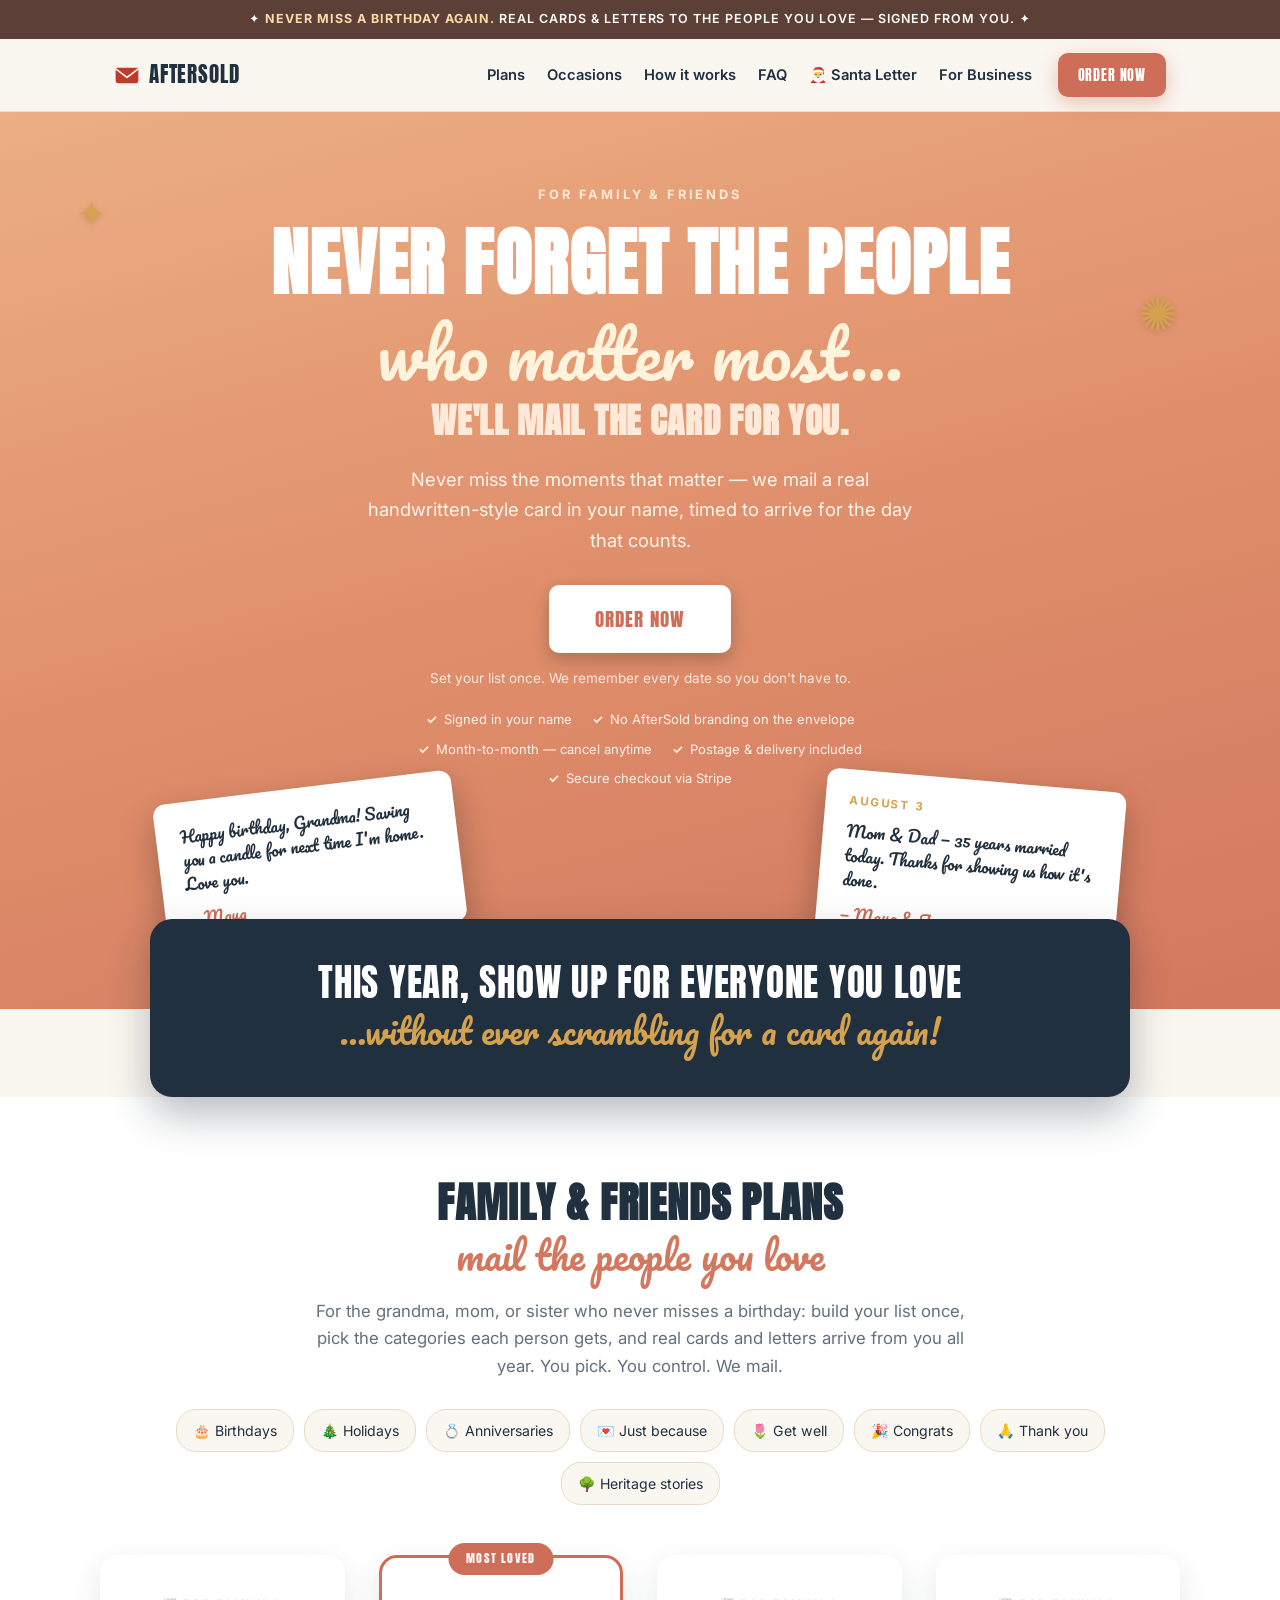
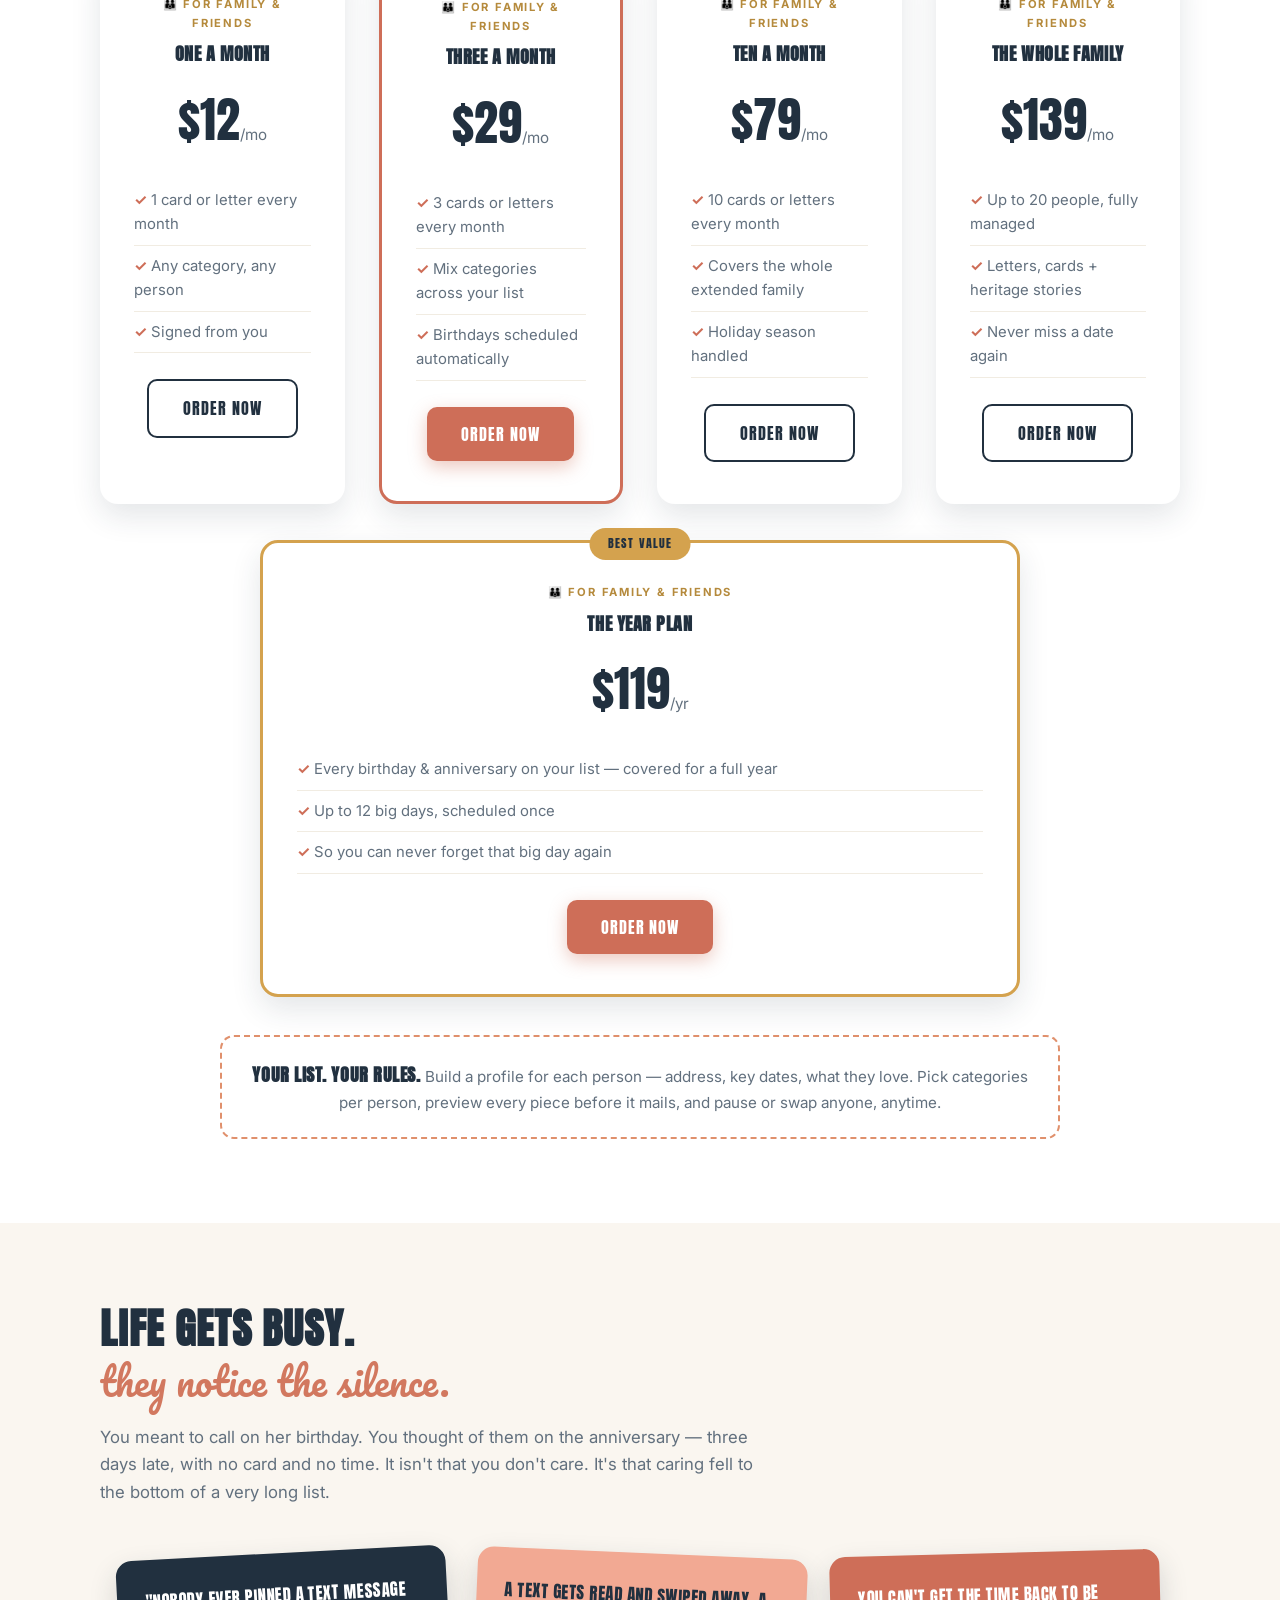
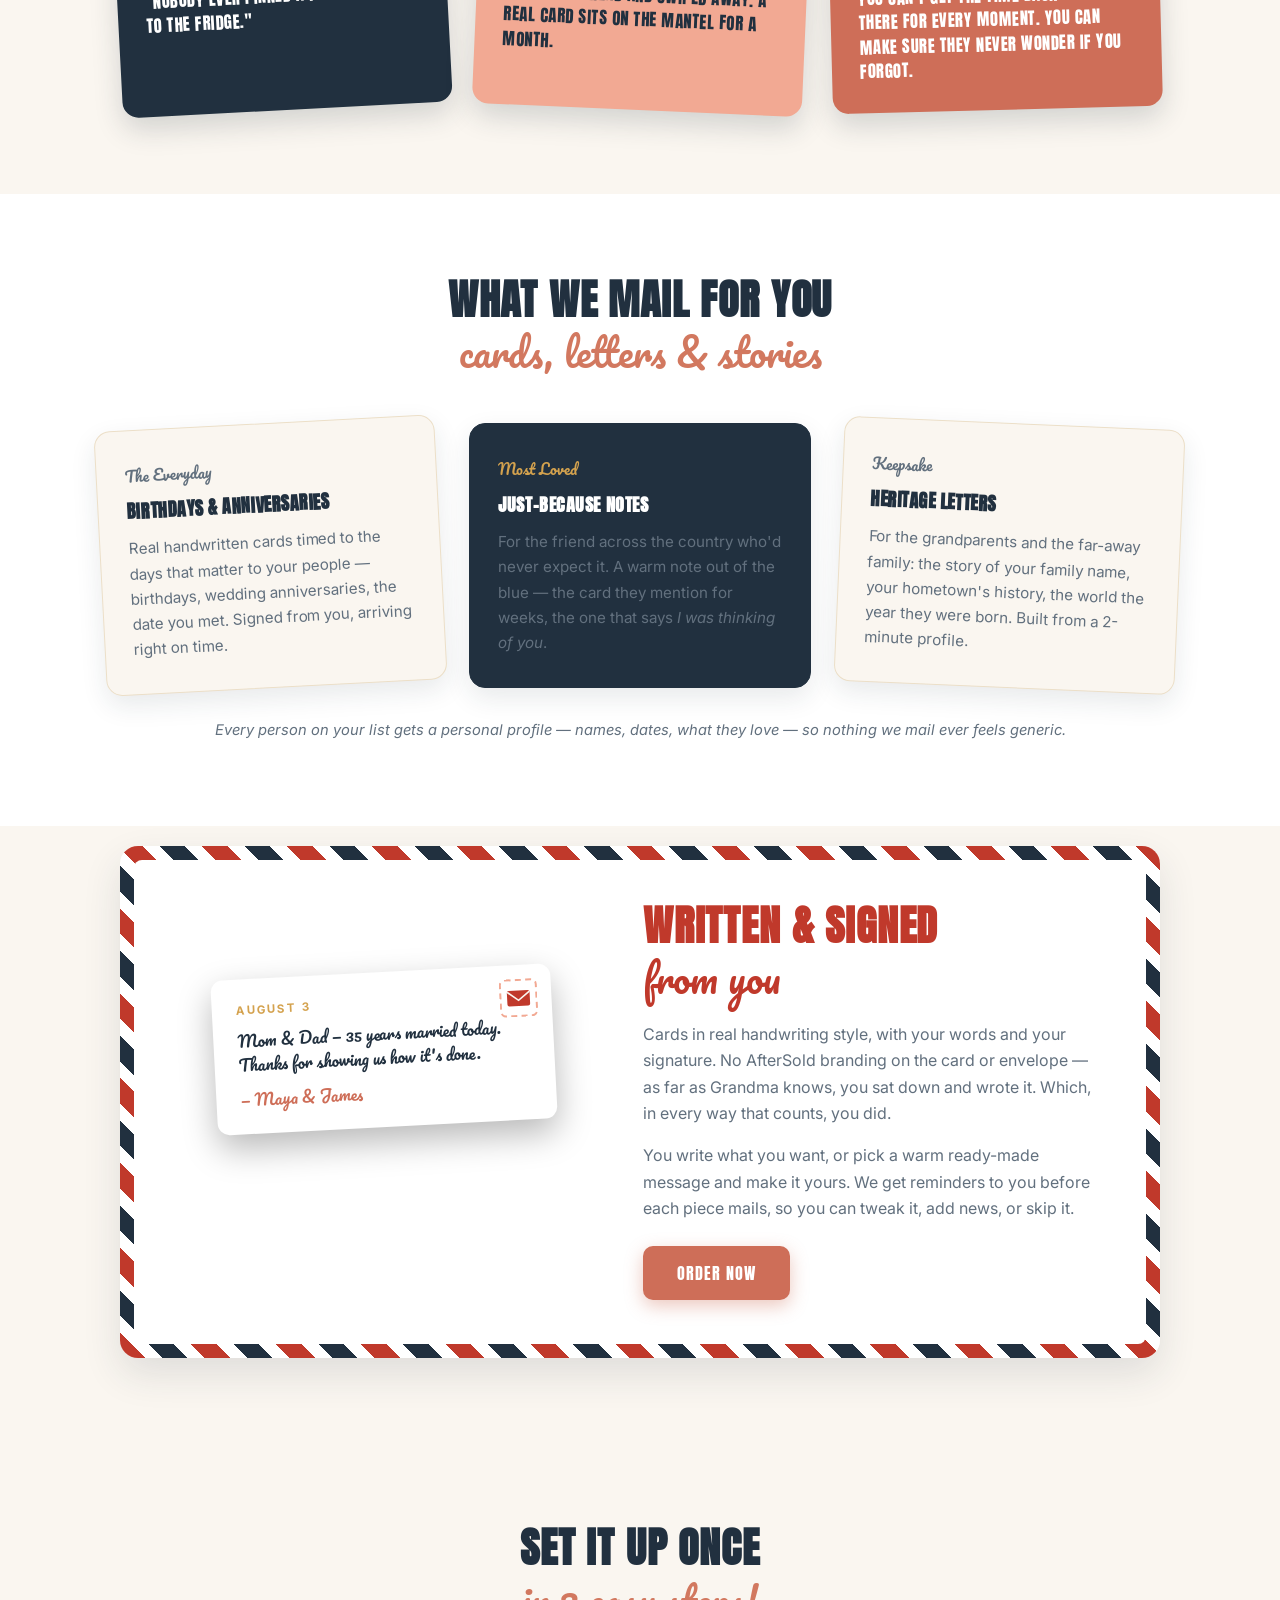
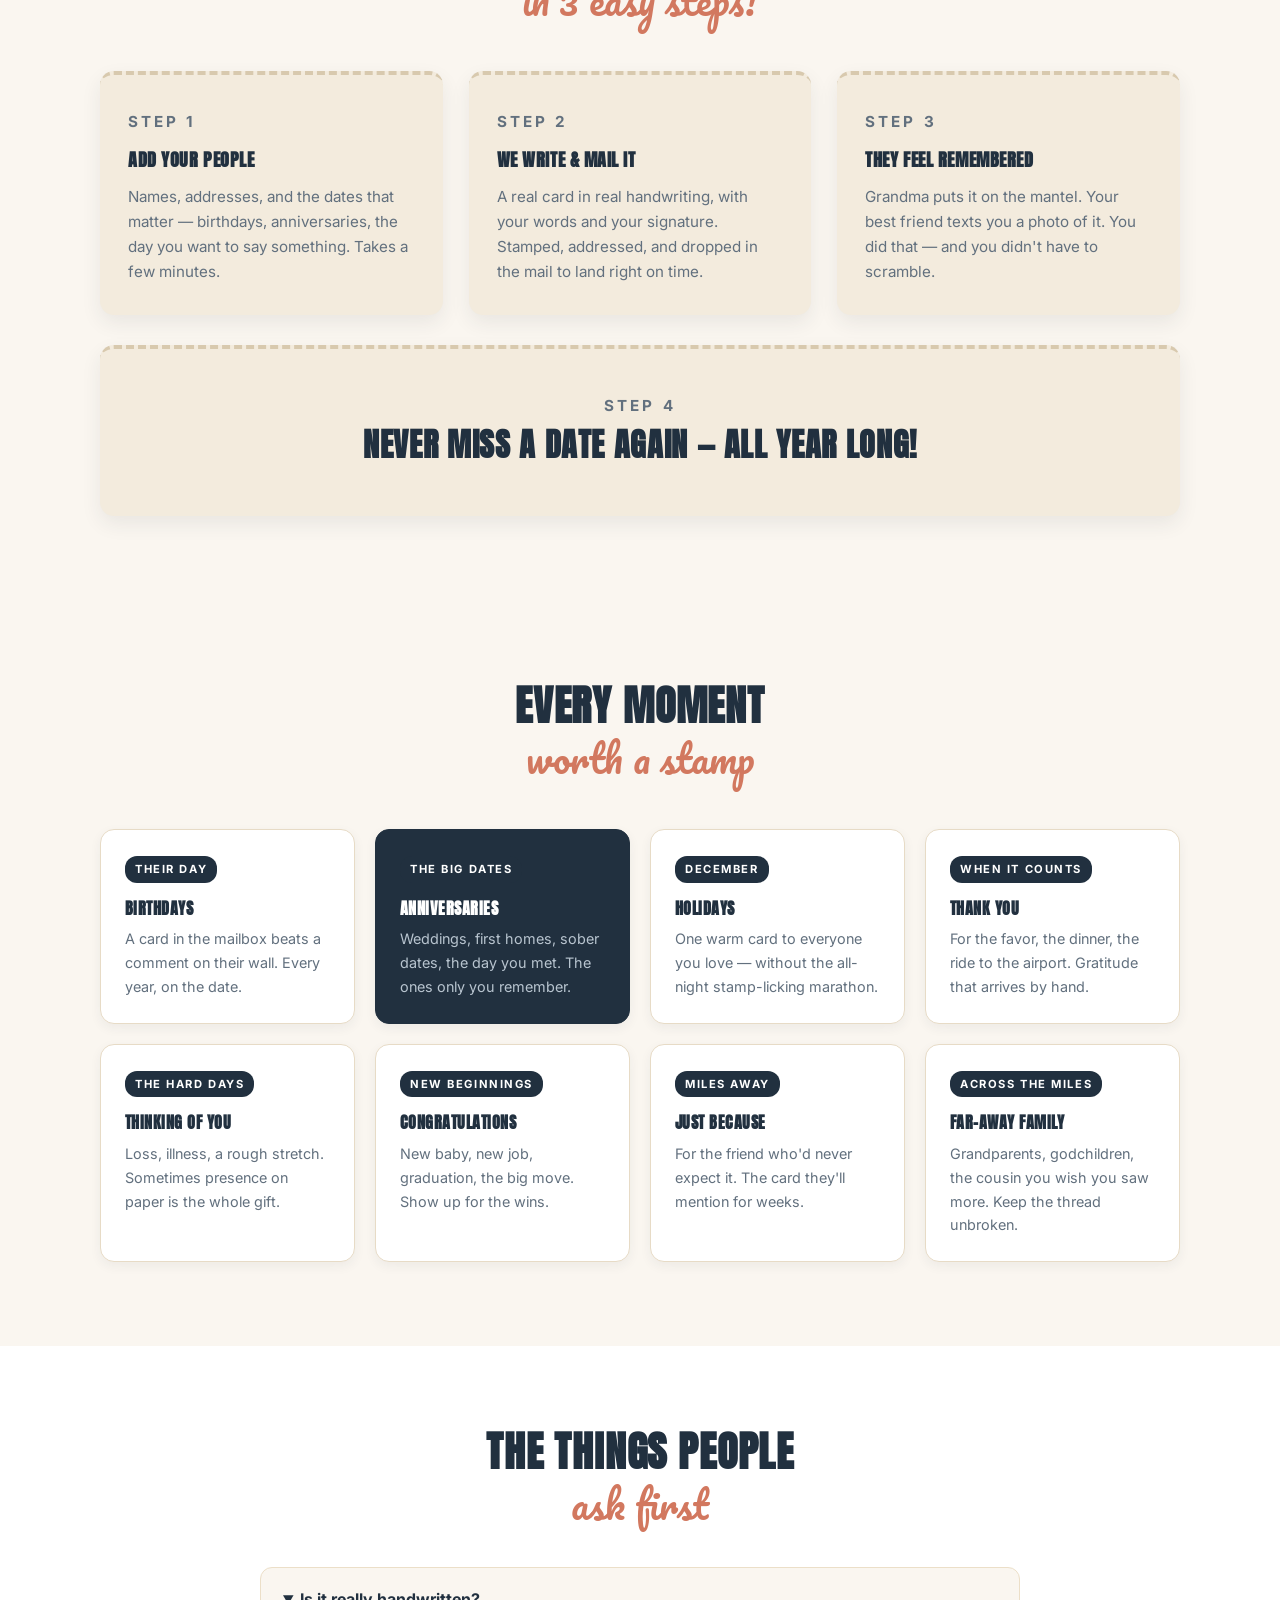
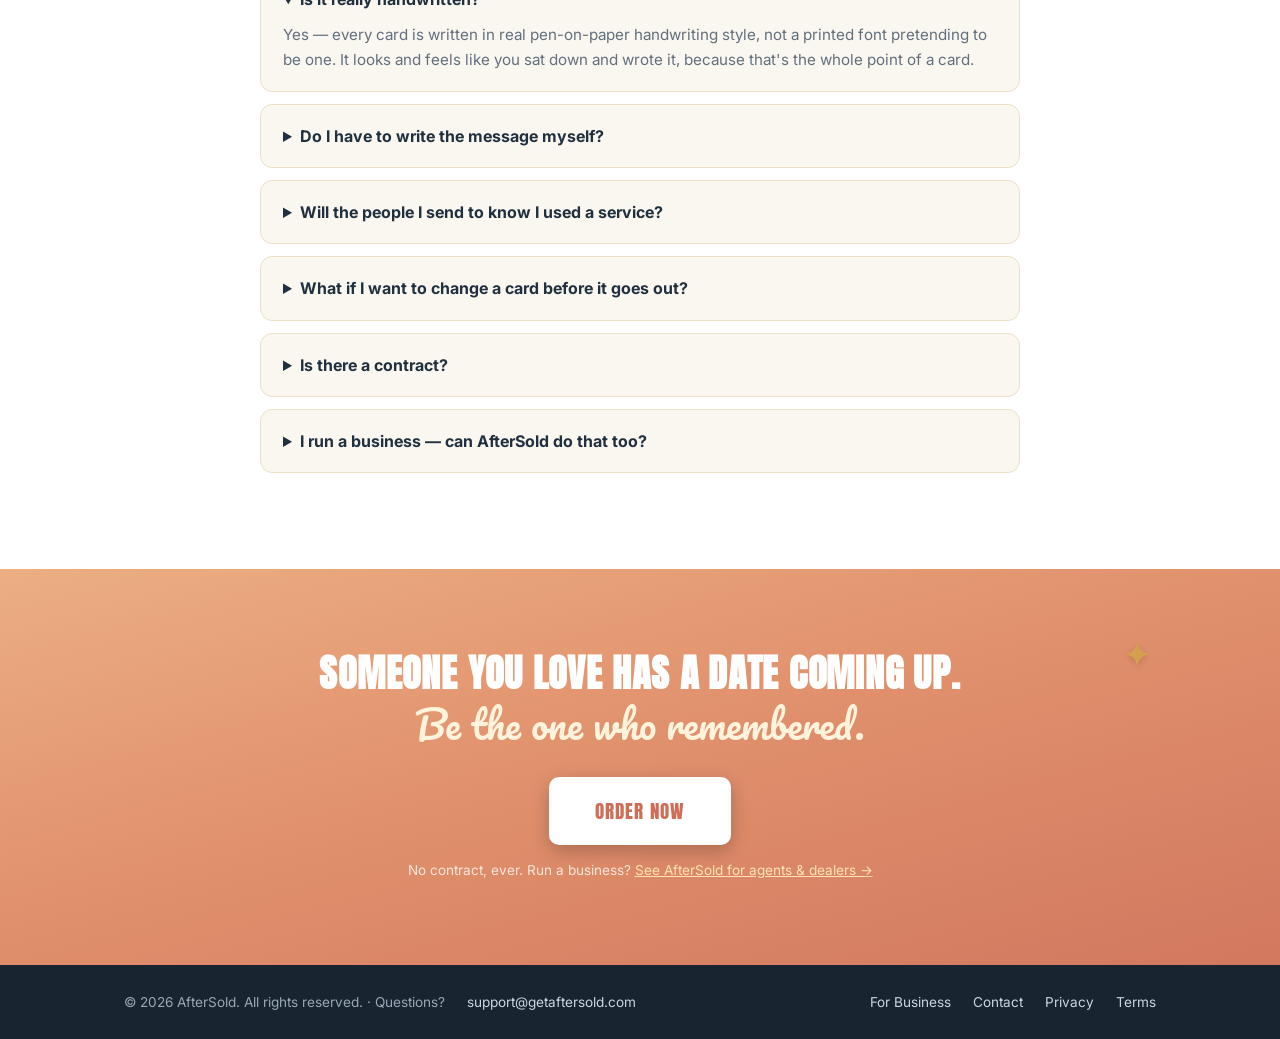
==== commit 2ed39534: "Switch site contact email to support@getaftersold.com" ====
--- a/index.html
+++ b/index.html
@@ -5,21 +5,27 @@
   <meta name="viewport" content="width=device-width, initial-scale=1">
   <title>AfterSold — Real Cards & Letters for the People You Love, Mailed for You</title>
   <meta name="description" content="AfterSold mails real handwritten cards and personalized letters to your family and friends — birthdays, anniversaries, holidays, just-because — automatically, signed in your name. Never forget the people who matter. From $12/mo.">
-  <link rel="canonical" href="https://600589mbm-beep.github.io/aftersold-site/">
+  <link rel="canonical" href="https://getaftersold.com/">
   <meta property="og:type" content="website">
   <meta property="og:title" content="AfterSold — Real Cards for the People You Love">
   <meta property="og:description" content="Handwritten cards and letters to your family and friends — birthdays, anniversaries, holidays — mailed for you, signed in your name. So you never miss the moments that matter.">
-  <meta property="og:url" content="https://600589mbm-beep.github.io/aftersold-site/">
+  <meta property="og:url" content="https://getaftersold.com/">
   <meta property="og:site_name" content="AfterSold">
-  <meta property="og:image" content="https://600589mbm-beep.github.io/aftersold-site/og-image.png">
+  <meta property="og:image" content="https://getaftersold.com/og-image.png">
   <meta property="og:image:width" content="1200">
   <meta property="og:image:height" content="630">
   <meta name="twitter:card" content="summary_large_image">
   <meta name="twitter:title" content="AfterSold — Real Cards for the People You Love">
   <meta name="twitter:description" content="Handwritten cards and letters to your family and friends, mailed for you, signed in your name.">
-  <meta name="twitter:image" content="https://600589mbm-beep.github.io/aftersold-site/og-image.png">
-  <!-- Analytics: create a GA4 property (analytics.google.com), then paste your gtag.js snippet here.
-       Until then, no visitor data is collected. -->
+  <meta name="twitter:image" content="https://getaftersold.com/og-image.png">
+  <!-- Google tag (gtag.js) -->
+  <script async src="https://www.googletagmanager.com/gtag/js?id=G-YV7B1PMZW4"></script>
+  <script>
+    window.dataLayer = window.dataLayer || [];
+    function gtag(){dataLayer.push(arguments);}
+    gtag('js', new Date());
+    gtag('config', 'G-YV7B1PMZW4');
+  </script>
 
   <link rel="icon" href="data:image/svg+xml,%3Csvg xmlns='http://www.w3.org/2000/svg' viewBox='0 0 64 64'%3E%3Crect x='4' y='14' width='56' height='38' rx='5' fill='%23C0392B'/%3E%3Cpath d='M6 18l26 20 26-20' fill='none' stroke='%23FAF6F0' stroke-width='4' stroke-linecap='round'/%3E%3Ccircle cx='32' cy='40' r='5' fill='%23D4A24E'/%3E%3C/svg%3E">
   <link rel="preconnect" href="https://fonts.googleapis.com">
@@ -361,10 +367,10 @@
 
   <footer class="site-footer">
     <div class="footer-inner">
-      <p>© 2026 AfterSold. All rights reserved. · Questions? <a href="mailto:600589mbm@gmail.com">600589mbm@gmail.com</a></p>
+      <p>© 2026 AfterSold. All rights reserved. · Questions? <a href="mailto:support@getaftersold.com">support@getaftersold.com</a></p>
       <nav aria-label="Legal">
         <a href="business.html">For Business</a>
-        <a href="mailto:600589mbm@gmail.com">Contact</a>
+        <a href="mailto:support@getaftersold.com">Contact</a>
         <a href="privacy.html">Privacy</a>
         <a href="terms.html">Terms</a>
       </nav>
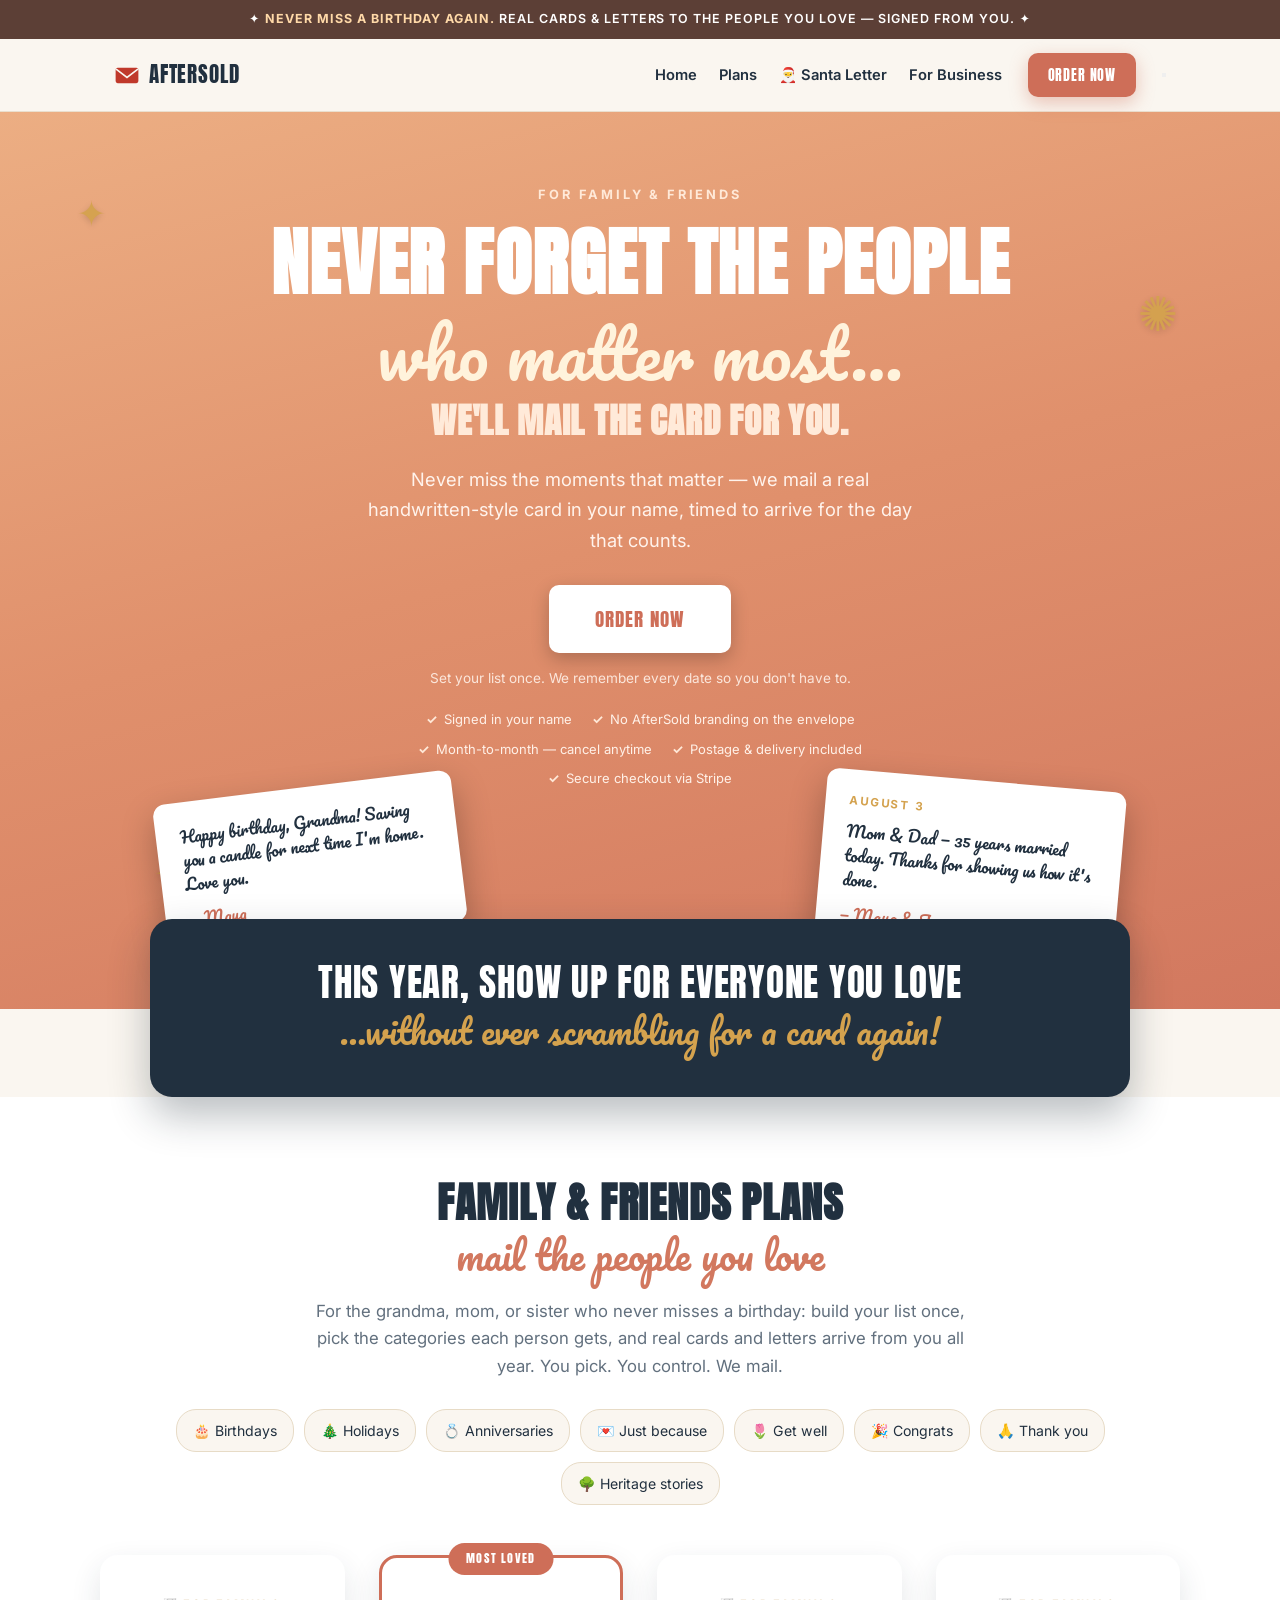
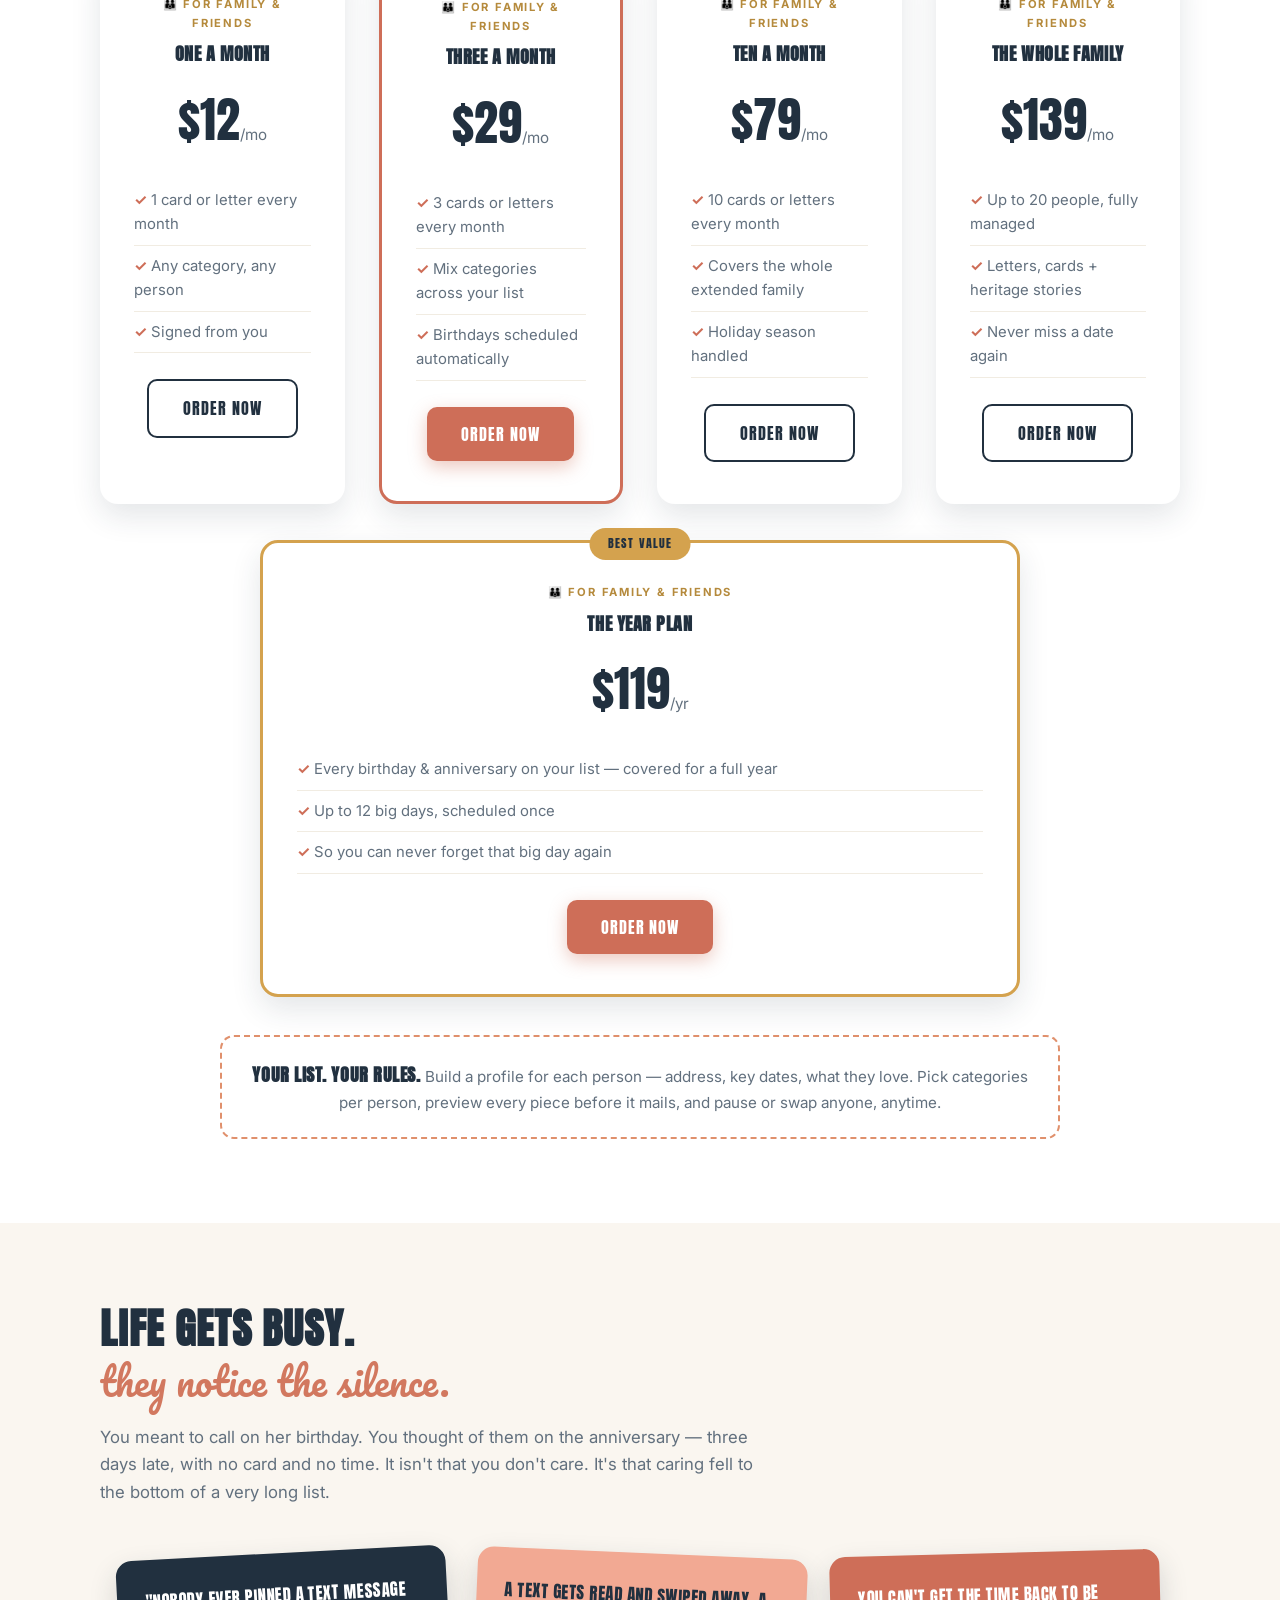
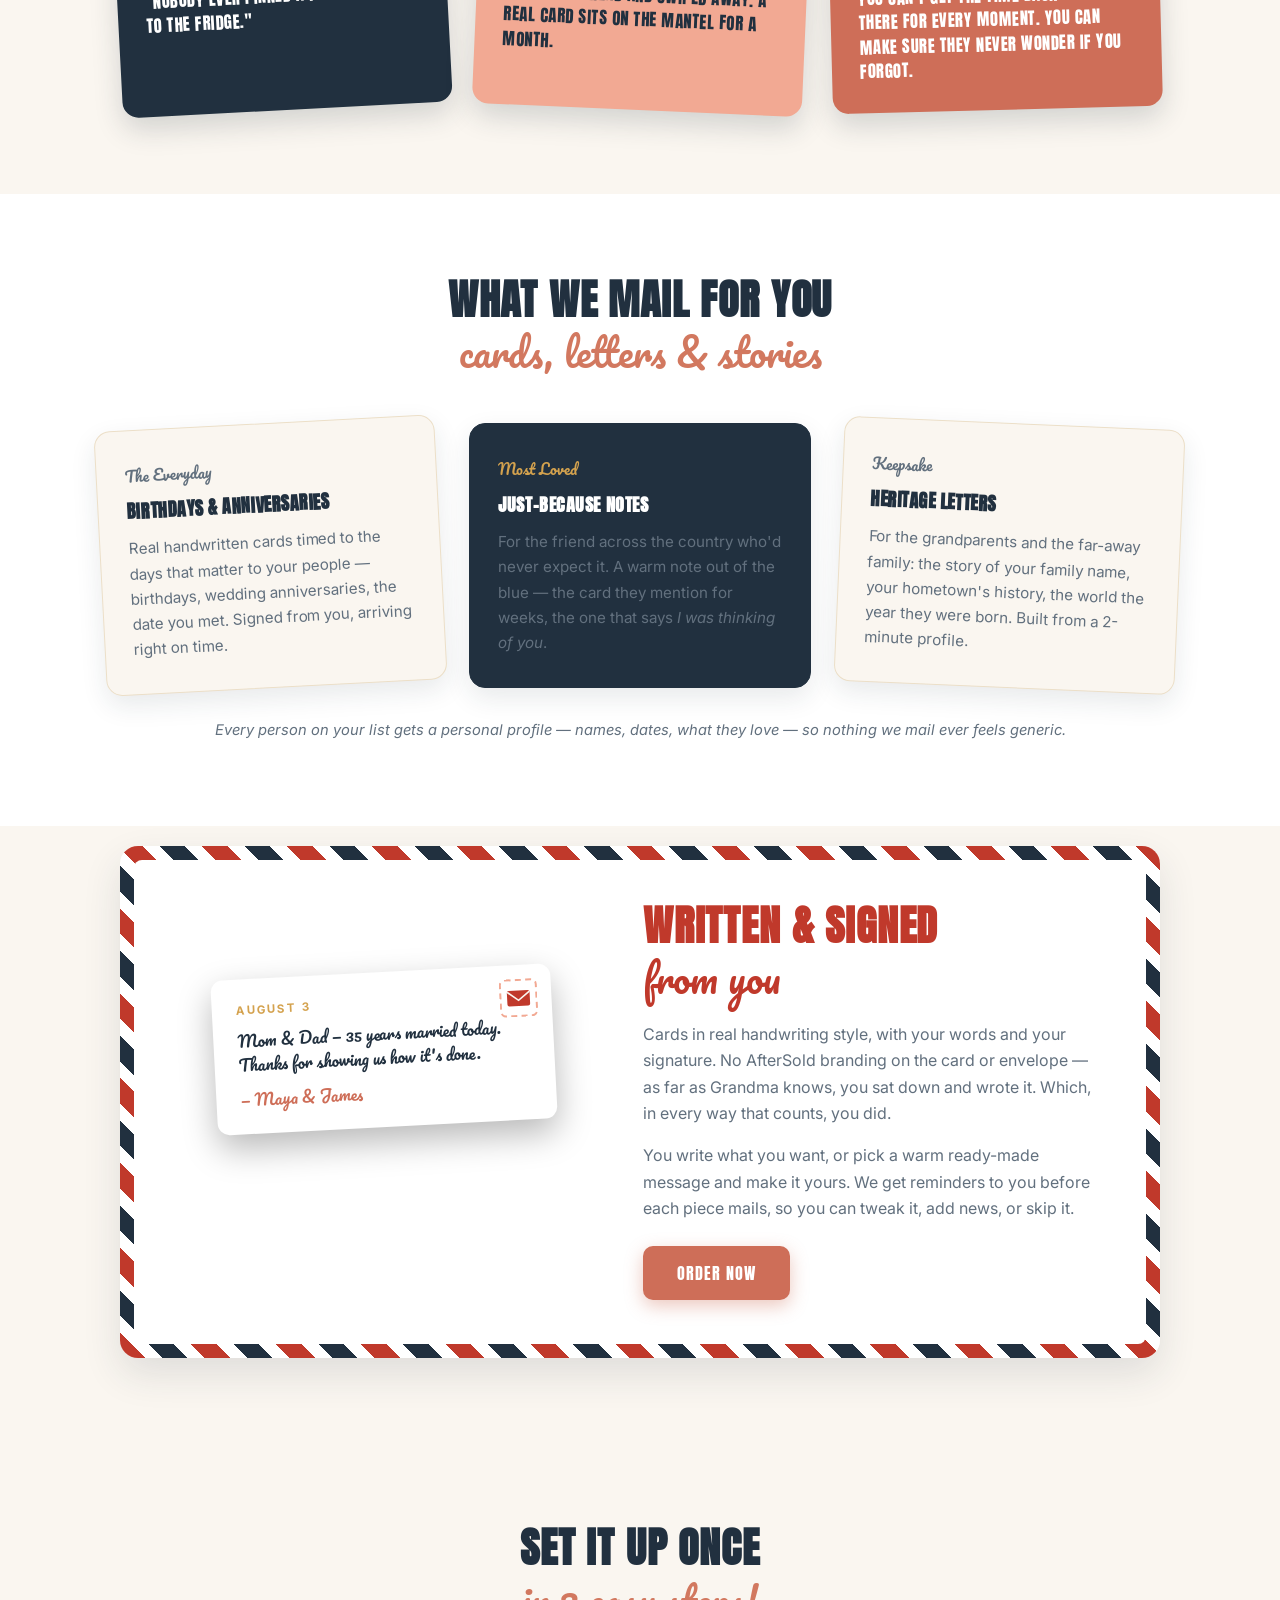
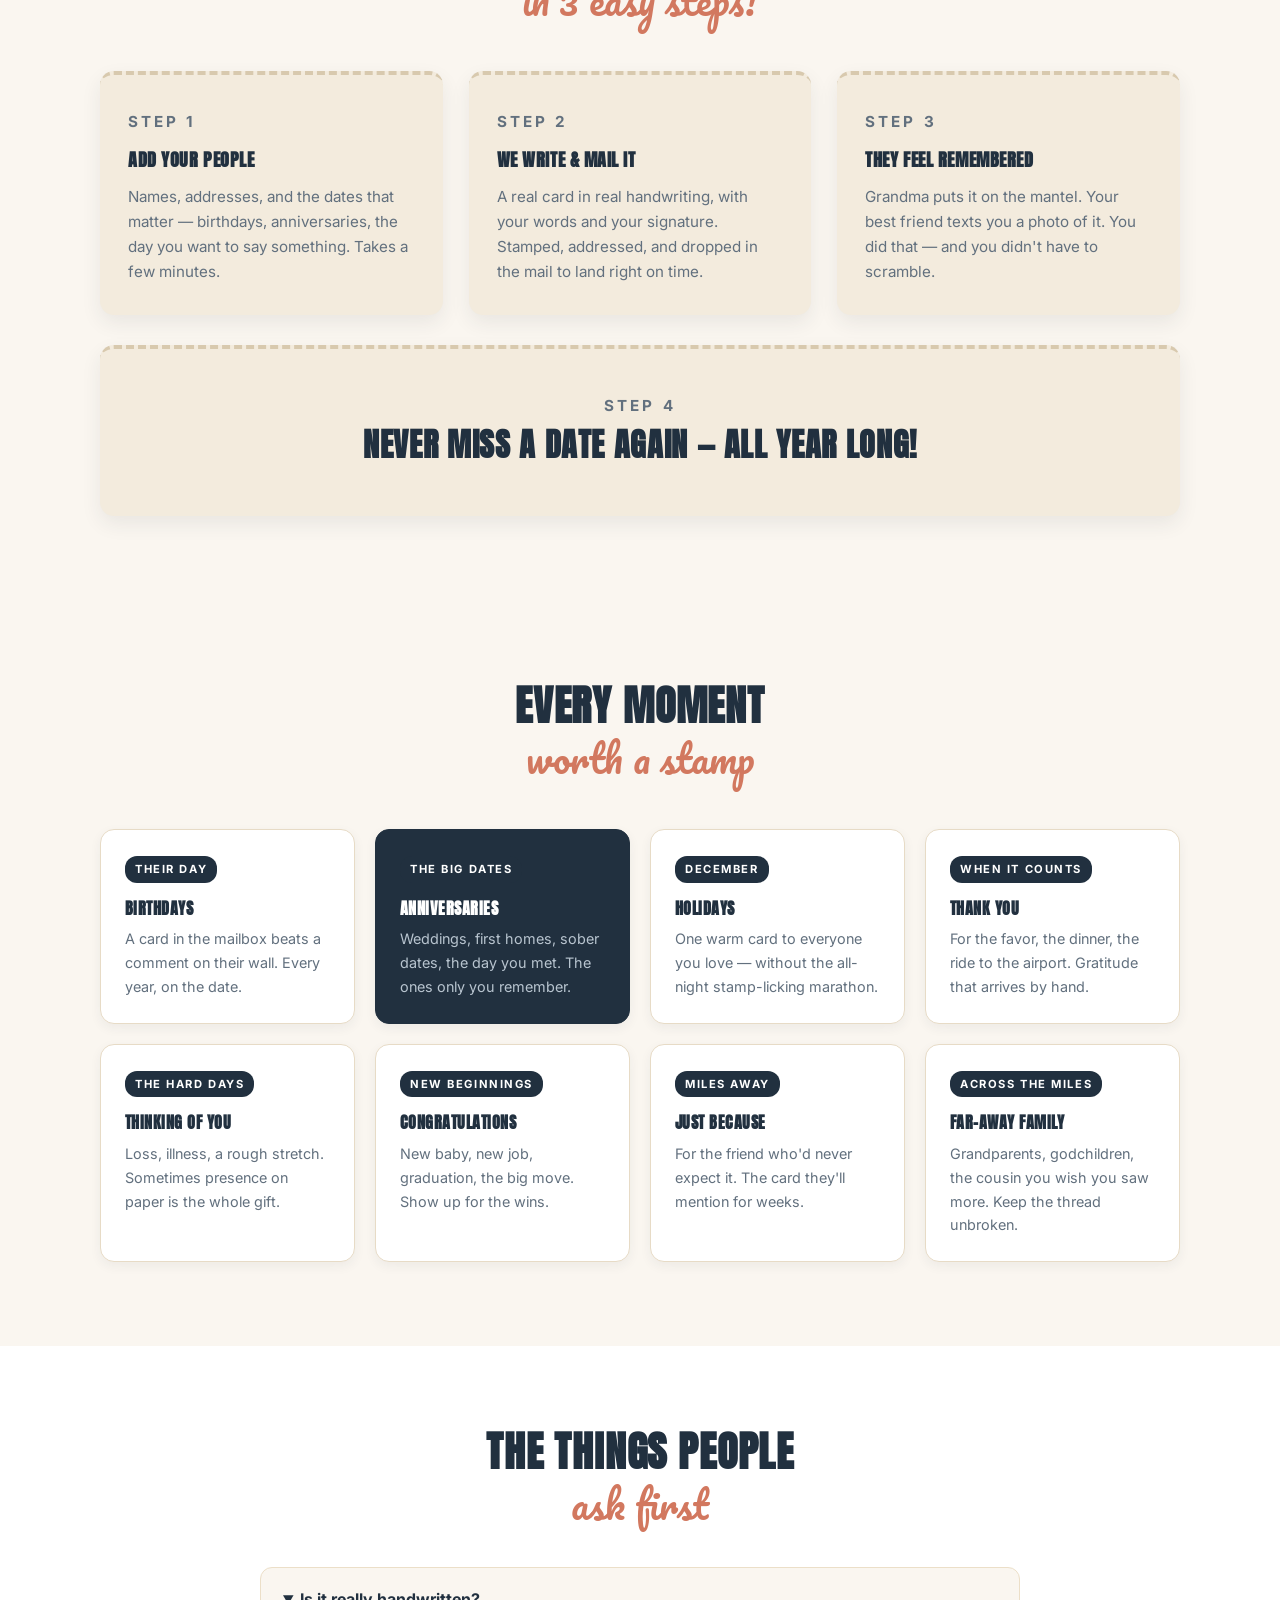
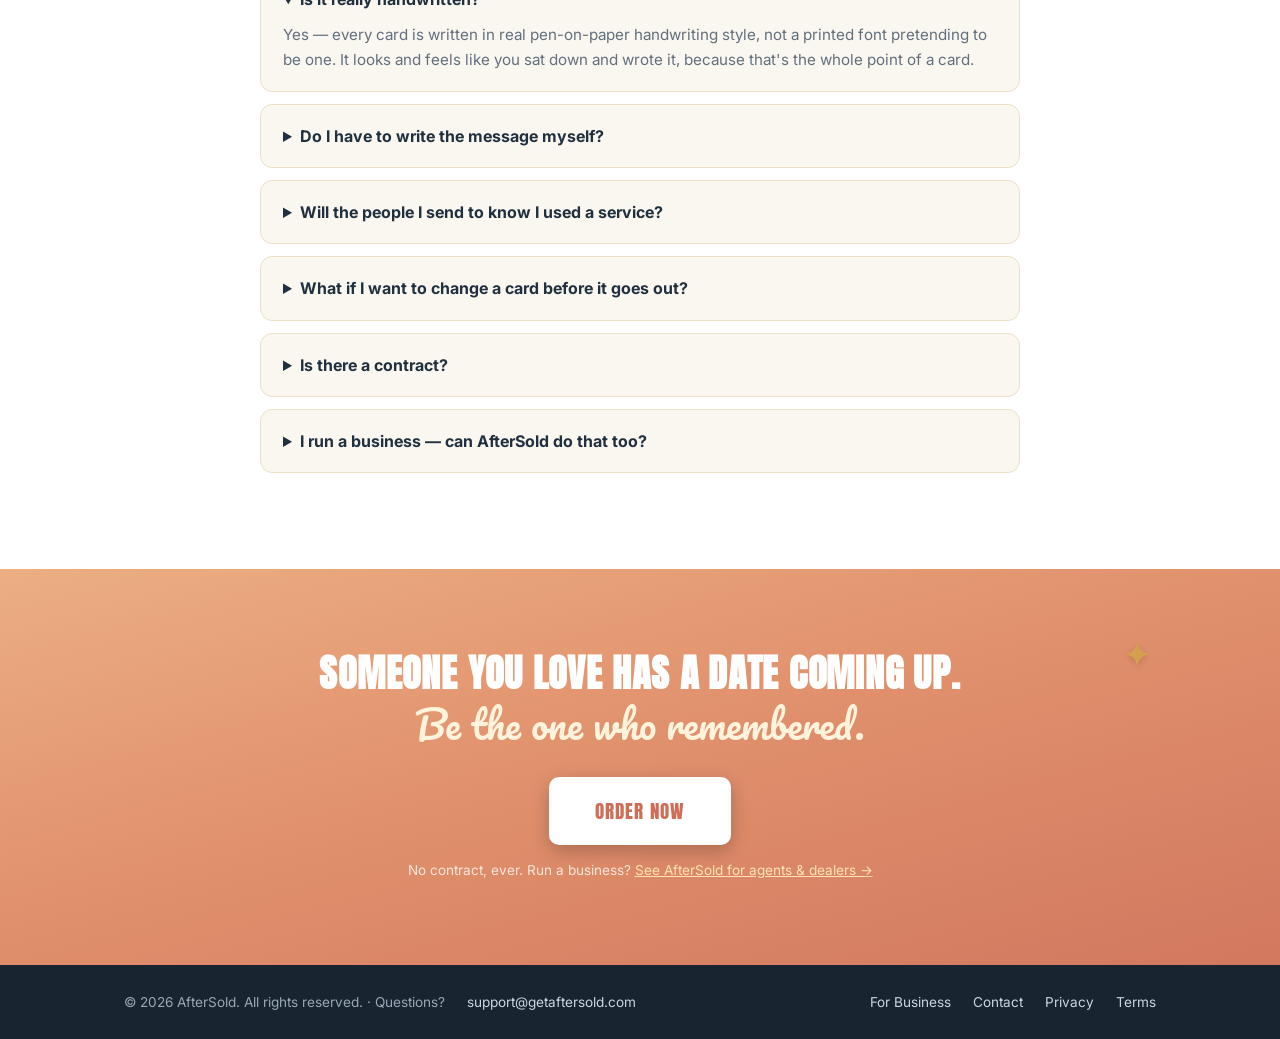
==== commit 1fda9d14: "Mobile nav: hamburger menu, 4-link nav, CTA pinned right" ====
--- a/index.html
+++ b/index.html
@@ -80,15 +80,14 @@
         </span>
         AfterSold
       </a>
-      <div class="nav-links">
+      <div class="nav-links" id="navLinks">
+        <a href="#top">Home</a>
         <a href="#plans">Plans</a>
-        <a href="#occasions">Occasions</a>
-        <a href="#how">How it works</a>
-        <a href="#faq">FAQ</a>
         <a href="santa-letter.html">🎅 Santa Letter</a>
         <a href="business.html">For Business</a>
       </div>
       <a class="button button-primary nav-cta" href="#plans">Order Now</a>
+      <button class="nav-toggle" type="button" aria-label="Open menu" aria-expanded="false" aria-controls="navLinks"><span></span><span></span><span></span></button>
     </nav>
   </header>
 
